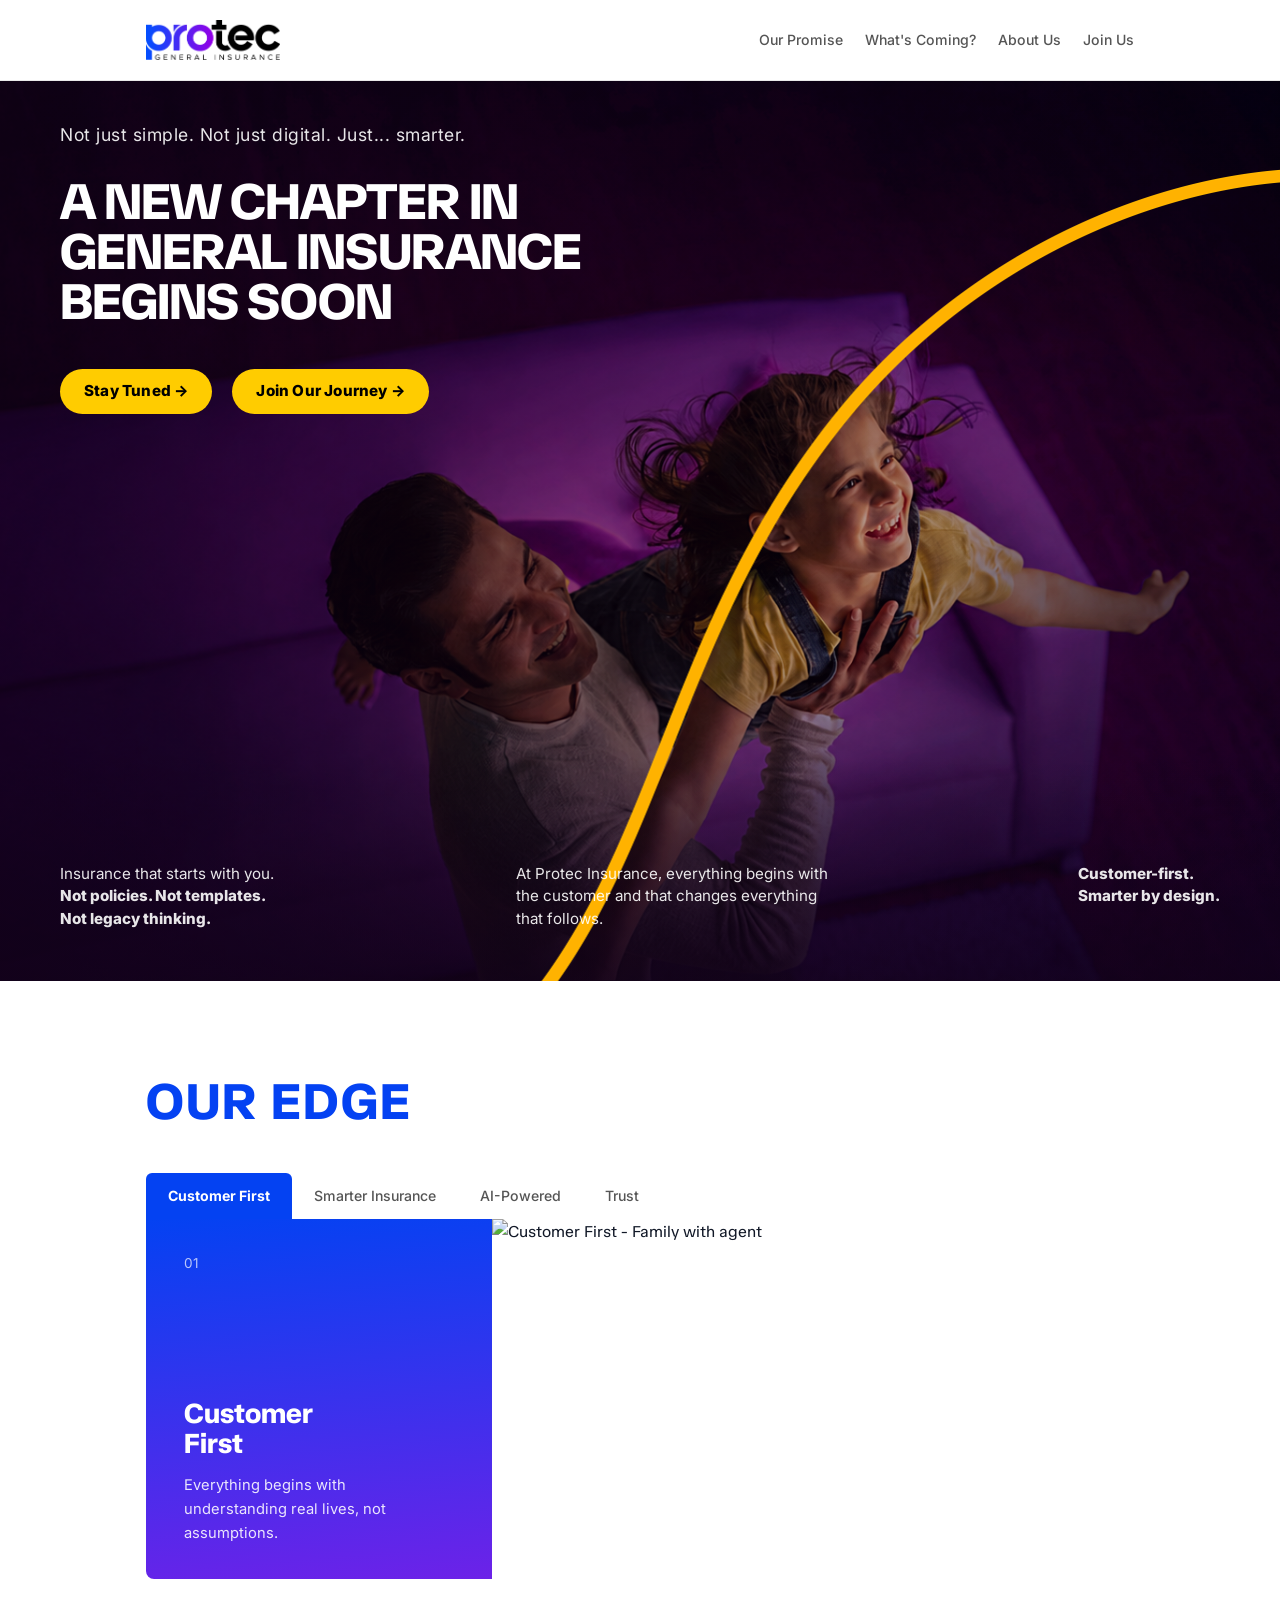
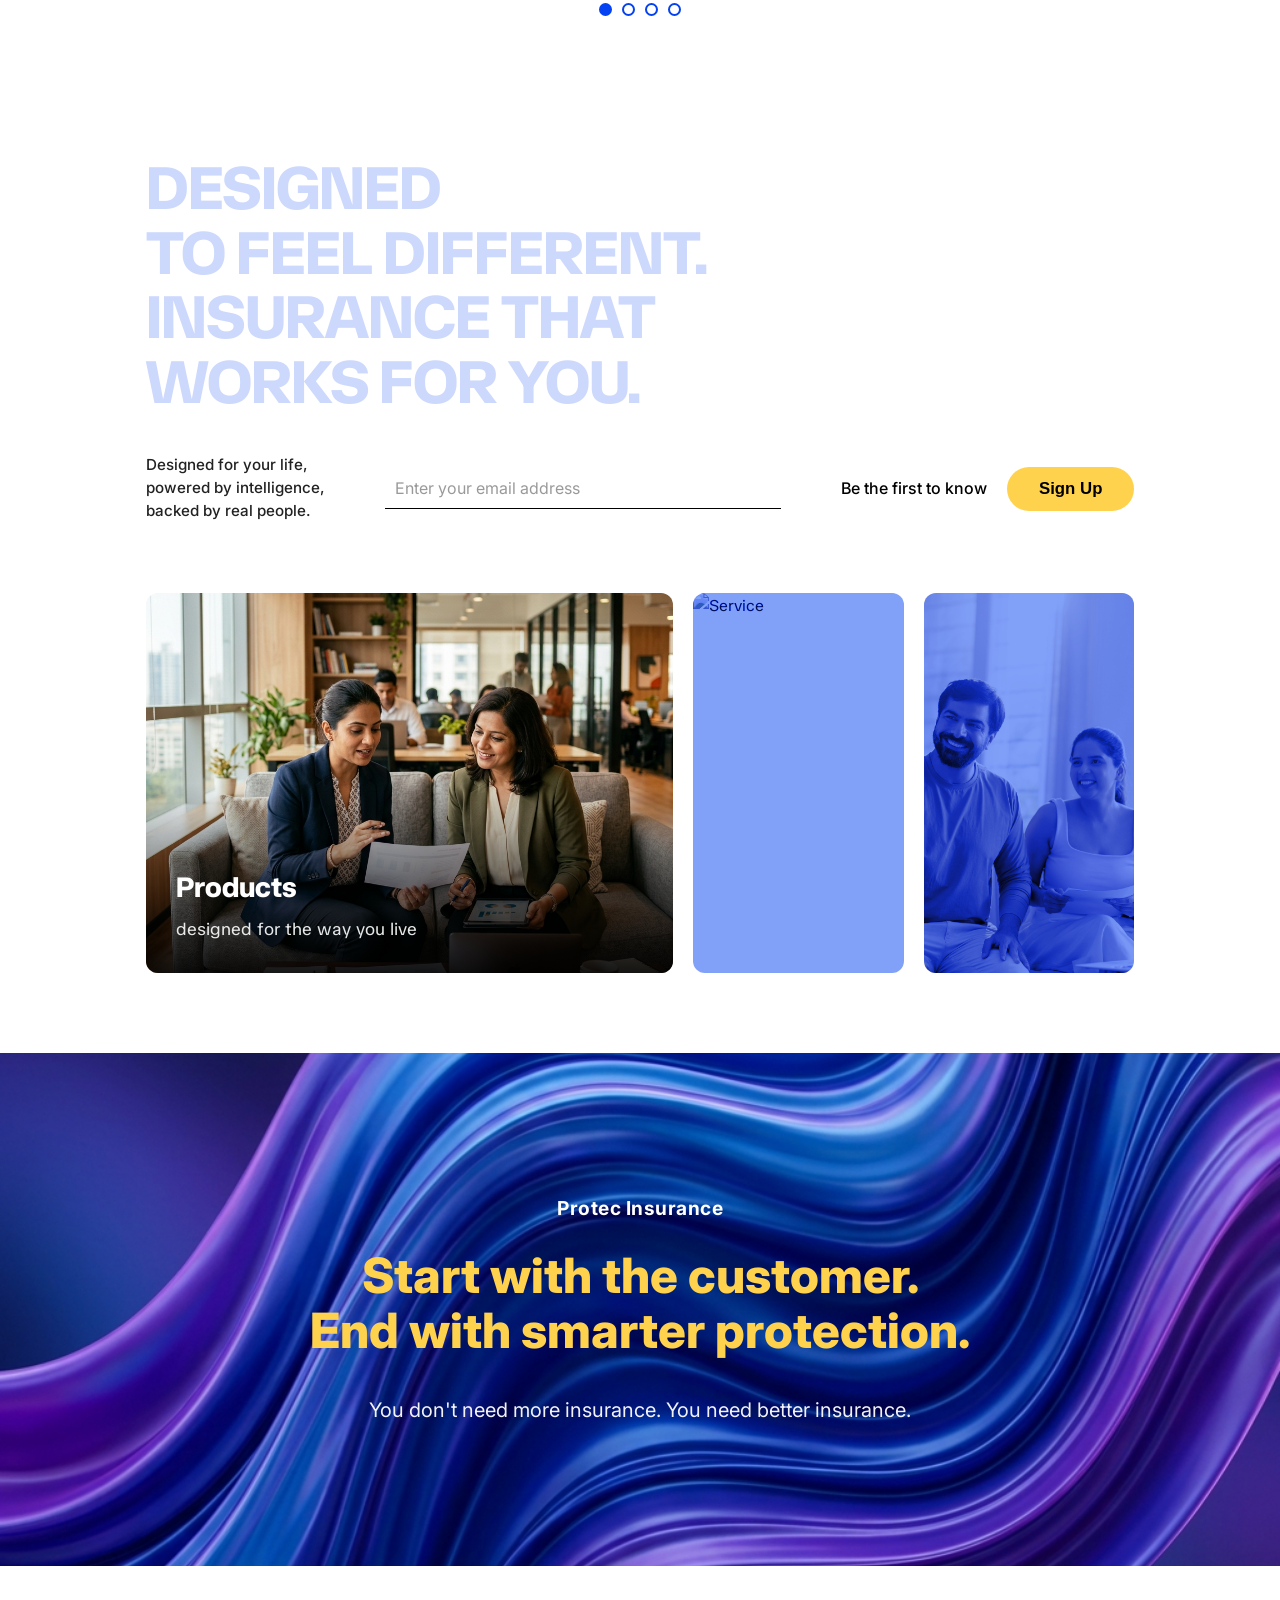
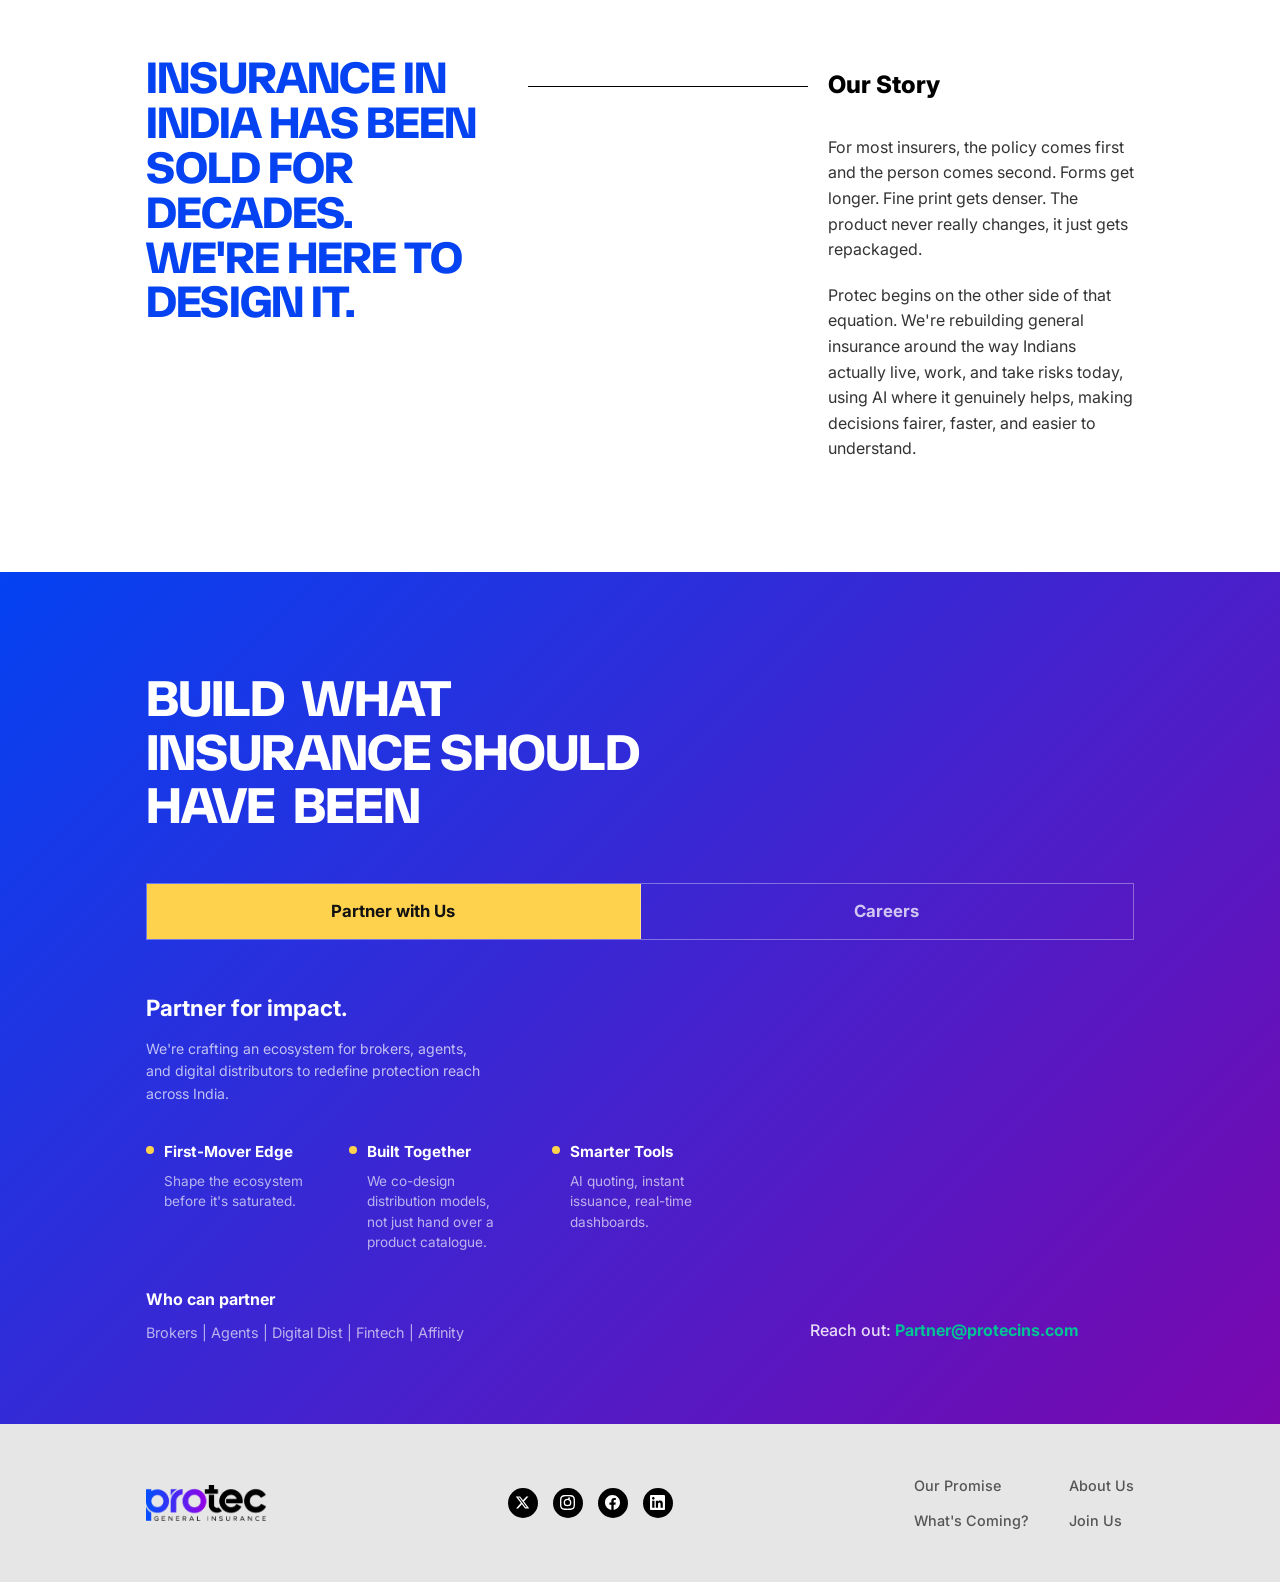
==== index.html @ 2403fe1d "first commit" ====
<!DOCTYPE html>
<html lang="en">

<head>
    <meta charset="UTF-8">
    <meta name="viewport" content="width=device-width, initial-scale=1.0">
    <title>Protec General Insurance</title>
    <meta name="description"
        content="A new chapter in general insurance begins soon. Not just simpler. Not just digital. Just... smarter.">
    <link rel="preconnect" href="https://fonts.googleapis.com">
    <link rel="preconnect" href="https://fonts.gstatic.com" crossorigin>
    <link
        href="https://fonts.googleapis.com/css2?family=TASA+Orbiter:wght@400..800&family=Inter:wght@300;400;600;800&display=swap"
        rel="stylesheet">
    <script src="https://cdnjs.cloudflare.com/ajax/libs/gsap/3.12.2/gsap.min.js"></script>
    <script src="https://cdnjs.cloudflare.com/ajax/libs/gsap/3.12.2/MotionPathPlugin.min.js"></script>
    <script src="https://cdnjs.cloudflare.com/ajax/libs/gsap/3.12.2/ScrollTrigger.min.js"></script>
    <link rel="stylesheet" href="assets/css/style.css">
</head>

<body>
    <!-- Navbar -->
    <nav class="navbar">
        <div class="container nav-container">
            <a href="#" class="logo">
                <img src="assets/images/protec_logo.png" alt="Protec General Insurance" class="logo-img">
            </a>
            <ul class="nav-links">
                <li><a href="#">Our Promise</a></li>
                <li><a href="#">What's Coming?</a></li>
                <li><a href="#">About Us</a></li>
                <li><a href="#">Join Us</a></li>
            </ul>
            <div class="hamburger-menu" id="mobile-menu-btn">
                <svg id="pointsBurger" viewBox="0 0 200 200">
                    <g fill="none" stroke="#333" stroke-width="10" stroke-linecap="round">
                        <line id="line1_6" x1="40" y1="70" x2="160" y2="70" />
                        <line id="line2_6" x1="40" y1="100" x2="160" y2="100" />
                        <line id="line3_6" x1="40" y1="130" x2="160" y2="130" />
                        <circle id="point1_6" cx="100" cy="85" r="5" opacity="0" />
                        <circle id="point2_6" cx="100" cy="115" r="5" opacity="0" />
                    </g>
                </svg>
            </div>
        </div>
    </nav>

    <!-- Hero Section -->
    <section class="hero">
        <div class="hero-bg-overlay"></div>
        <img src="assets/images/hero_banner.png" alt="Father lifting his daughter" class="hero-image">
        <img src="assets/images/protec_brandbook__v2.png" alt="Protec Art" class="hero-art-overlay">

        <div class="hero-content">
            <div class="hero-top-subtitle">
                <p>Not just simple. Not just digital. Just... smarter.</p>
            </div>

            <div class="hero-main">
                <h1 class="hero-title">
                    <span style="display: block;">A NEW CHAPTER IN</span>
                    <span style="display: block;">GENERAL INSURANCE</span>
                    <span style="display: block;">BEGINS SOON</span>
                </h1>
                <div class="hero-buttons">
                    <a href="#" class="btn btn-hero-primary">Stay Tuned &rarr;</a>
                    <a href="#" class="btn btn-hero-secondary">Join Our Journey &rarr;</a>
                </div>
            </div>

            <div class="hero-bottom-features">
                <div class="hero-feature">
                    <p>Insurance that starts with you.<br><strong>Not policies. Not templates.<br>Not legacy
                            thinking.</strong></p>
                </div>
                <div class="hero-feature">
                    <p>At Protec Insurance, everything begins with the customer and that changes everything that
                        follows.</p>
                </div>
                <div class="hero-feature hero-feature-right">
                    <p><strong>Customer-first.<br>Smarter by design.</strong></p>
                </div>
            </div>
        </div>
    </section>

    <!-- Our Edge Section -->
    <section class="our-edge">
        <div class="container">
            <h2 class="our-edge-title">OUR EDGE</h2>

            <!-- Tab Bar -->
            <div class="edge-tabs">
                <div class="edge-tab active" data-target="customer-first">Customer First</div>
                <div class="edge-tab" data-target="smarter-insurance">Smarter Insurance</div>
                <div class="edge-tab" data-target="ai-powered">AI-Powered</div>
                <div class="edge-tab" data-target="trust">Trust</div>
            </div>

            <!-- Tab Panels -->
            <div class="edge-panel active" id="customer-first">
                <div class="edge-panel-left">
                    <span class="edge-number">01</span>
                    <h3 class="edge-panel-title">Customer<br>First</h3>
                    <p class="edge-panel-desc">Everything begins with understanding real lives, not assumptions.</p>
                </div>
                <div class="edge-panel-right">
                    <img src="assets/images/our_edge/customer _first.jpg" alt="Customer First - Family with agent">
                </div>
            </div>

            <div class="edge-panel" id="smarter-insurance">
                <div class="edge-panel-left">
                    <span class="edge-number">02</span>
                    <h3 class="edge-panel-title">Smarter<br>Insurance</h3>
                    <p class="edge-panel-desc">Policies designed around your life, not the other way around.</p>
                </div>
                <div class="edge-panel-right">
                    <img src="assets/images/our_edge/smarter_insurance​.jpg" alt="Smarter Insurance">
                </div>
            </div>

            <div class="edge-panel" id="ai-powered">
                <div class="edge-panel-left">
                    <span class="edge-number">03</span>
                    <h3 class="edge-panel-title">AI-<br>Powered</h3>
                    <p class="edge-panel-desc">Technology that works quietly in the background, always for you.</p>
                </div>
                <div class="edge-panel-right">
                    <img src="assets/images/our_edge/ai_powered.jpg" alt="AI Powered">
                </div>
            </div>

            <div class="edge-panel" id="trust">
                <div class="edge-panel-left">
                    <span class="edge-number">04</span>
                    <h3 class="edge-panel-title">Trust</h3>
                    <p class="edge-panel-desc">Built on transparency, accountability and a promise we keep.</p>
                </div>
                <div class="edge-panel-right">
                    <img src="assets/images/our_edge/trust.jpg" alt="Trust">
                </div>
            </div>

            <!-- Dots -->
            <div class="edge-dots">
                <span class="edge-dot active" data-target="customer-first"></span>
                <span class="edge-dot" data-target="smarter-insurance"></span>
                <span class="edge-dot" data-target="ai-powered"></span>
                <span class="edge-dot" data-target="trust"></span>
            </div>
        </div>
    </section>

    <!-- Designed to Feel Different -->
    <section class="designed-different">
        <div class="container">
            <div class="designed-header">
                <div class="designed-title-row">
                    <h2 class="designed-main-title">
                        <span class="highlight-line">DESIGNED</span><br>
                        <span class="highlight-line">TO FEEL DIFFERENT.</span><br>
                        <span class="highlight-line">INSURANCE THAT</span><br>
                        <span class="highlight-line">WORKS FOR YOU.</span>
                    </h2>
                    <div class="designed-icon-wrapper">
                        <video src="assets/videos/purple_object_rotate.mp4" autoplay loop muted playsinline
                            disablepictureinpicture controlslist="nodownload" oncontextmenu="return false;"
                            class="icon-star"></video>
                    </div>
                </div>

                <div class="designed-bottom-row">
                    <p class="designed-sub">Designed for your life,<br>powered by intelligence,<br>backed by real
                        people.</p>
                    <input type="email" class="designed-line-input" placeholder="Enter your email address">
                    <div class="designed-signup">
                        <span class="signup-text">Be the first to know</span>
                        <button class="signup-btn">Sign Up</button>
                    </div>
                </div>
            </div>

            <div class="product-cards">
                <div class="card active">
                    <img src="assets/images/products_image.png" alt="Products">
                    <div class="blue-tint"></div>
                    <div class="blue-multiply"></div>
                    <div class="card-overlay">
                        <h3>Products</h3>
                        <p>designed for the way you live</p>
                    </div>
                </div>
                <div class="card">
                    <img src="assets/images/our_edge/customer _first.jpg" alt="Service">
                    <div class="blue-tint"></div>
                    <div class="blue-multiply"></div>
                    <div class="card-overlay">
                        <h3>Service</h3>
                        <p>handled with care, not call scripts</p>
                    </div>
                </div>
                <div class="card">
                    <img src="assets/images/our_edge/trust.jpg" alt="Claims">
                    <div class="blue-tint"></div>
                    <div class="blue-multiply"></div>
                    <div class="card-overlay">
                        <h3>Claims</h3>
                        <p>that moves at the speed of now</p>
                    </div>
                </div>
            </div>
        </div>
    </section>

    <!-- Start with Customer -->
    <section class="start-customer">
        <img src="assets/images/wavy_bg.png" alt="Abstract wavy background" class="wavy-bg">
        <video src="assets/videos/protec_insurance.mp4" autoplay loop muted playsinline disablepictureinpicture
            controlslist="nodownload" oncontextmenu="return false;" class="wavy-bg"></video>
        <div class="container start-content">
            <p class="small-title">Protec Insurance</p>
            <h2>Start with the customer.<br>End with smarter protection.</h2>
            <p class="start-desc">You don't need more insurance. You need better insurance.</p>
        </div>
    </section>

    <!-- Insurance in India -->
    <section class="insurance-india">
        <div class="container insurance-india-container">
            <div class="insurance-india-left">
                <h2 class="section-title text-blue">INSURANCE IN INDIA HAS BEEN SOLD FOR DECADES.<br>WE'RE HERE TO
                    DESIGN IT.</h2>
            </div>
            <div class="insurance-india-middle">
                <video src="assets/videos/purple_abstract_swirl.mp4" autoplay loop muted playsinline
                    disablepictureinpicture controlslist="nodownload" oncontextmenu="return false;"
                    class="floating-icon icon-swirl"></video>
            </div>
            <div class="insurance-india-right">
                <h3>Our Story</h3>
                <p>For most insurers, the policy comes first and the person comes second. Forms get longer. Fine print
                    gets denser. The product never really changes, it just gets repackaged.</p>
                <p>Protec begins on the other side of that equation. We're rebuilding general insurance around the way
                    Indians actually live, work, and take risks today, using AI where it genuinely helps, making
                    decisions fairer, faster, and easier to understand.</p>
            </div>
        </div>
    </section>

    <!-- Build What Insurance -->
    <section class="build-insurance">
        <div class="container">
            <h2 class="build-main-title">BUILD&nbsp; WHAT<br>INSURANCE SHOULD<br>HAVE&nbsp; BEEN</h2>

            <div class="build-tabs">
                <div class="build-tab active" data-tab="partner">Partner with Us</div>
                <div class="build-tab" data-tab="careers">Careers</div>
            </div>

            <!-- Partner with Us Panel -->
            <div class="build-content build-panel active" id="panel-partner">
                <div class="partner-left">
                    <h3>Partner for impact.</h3>
                    <p class="partner-subtext">We're crafting an ecosystem for brokers, agents, and digital distributors
                        to redefine protection reach across India.</p>

                    <div class="partner-features">
                        <div class="p-feature">
                            <span class="bullet"></span>
                            <div>
                                <h4>First-Mover Edge</h4>
                                <p>Shape the ecosystem before it's saturated.</p>
                            </div>
                        </div>
                        <div class="p-feature">
                            <span class="bullet"></span>
                            <div>
                                <h4>Built Together</h4>
                                <p>We co-design distribution models, not just hand over a product catalogue.</p>
                            </div>
                        </div>
                        <div class="p-feature">
                            <span class="bullet"></span>
                            <div>
                                <h4>Smarter Tools</h4>
                                <p>AI quoting, instant issuance, real-time dashboards.</p>
                            </div>
                        </div>
                    </div>

                    <div class="who-can-partner">
                        <h4>Who can partner</h4>
                        <p>Brokers | Agents | Digital Dist | Fintech | Affinity</p>
                    </div>
                </div>

                <div class="partner-right">
                    <video src="assets/videos/build_what.mp4" autoplay loop muted playsinline disablepictureinpicture
                        controlslist="nodownload" oncontextmenu="return false;" class="floating-icon icon-pill"></video>
                    <p class="email-contact">Reach out: <a href="mailto:Partner@protecins.com">Partner@protecins.com</a>
                    </p>
                </div>
            </div>

            <!-- Careers Panel -->
            <div class="build-content build-panel" id="panel-careers">
                <div class="partner-left">
                    <h3 class="careers-title">Work on what actually matters.</h3>
                    <p class="partner-subtext">If you're curious, driven, and ready to challenge how things have always
                        been done — you'll feel at home here.</p>

                    <div class="partner-features careers-features">
                        <div class="p-feature">
                            <span class="bullet"></span>
                            <div>
                                <h4>Day-one ownership</h4>
                                <p>Real problems, real decisions, from your first week.</p>
                            </div>
                        </div>
                        <div class="p-feature">
                            <span class="bullet"></span>
                            <div>
                                <h4>Build, don't inherit</h4>
                                <p>Processes and culture are being written for the first time, by you.</p>
                            </div>
                        </div>
                        <div class="p-feature">
                            <span class="bullet"></span>
                            <div>
                                <h4>Grow with the company</h4>
                                <p>Early joiners shape direction. Your roles will outlast any job description.</p>
                            </div>
                        </div>
                        <div class="p-feature">
                            <span class="bullet"></span>
                            <div>
                                <h4>Intelligence over hierarchy</h4>
                                <p>The best idea wins, regardless of title.</p>
                            </div>
                        </div>
                    </div>
                </div>

                <div class="partner-right">
                    <video src="assets/videos/careers_vid.mp4" autoplay loop muted playsinline disablepictureinpicture
                        controlslist="nodownload" oncontextmenu="return false;"
                        class="floating-icon icon-careers"></video>
                    <p class="email-contact">Email: <a href="mailto:careers@protecins.com">careers@protecins.com</a></p>
                </div>
            </div>
        </div>
    </section>

    <!-- Footer -->
    <footer class="footer">
        <div class="container footer-container">
            <div class="footer-left">
                <a href="#" class="logo">
                    <img src="assets/images/protec_logo.png" alt="Protec General Insurance" class="logo-img">
                </a>
            </div>

            <div class="footer-middle">
                <div class="social-icons">
                    <a href="#" class="social-icon">
                        <svg viewBox="0 0 24 24" fill="currentColor">
                            <path
                                d="M18.244 2.25h3.308l-7.227 8.26 8.502 11.24H16.17l-5.214-6.817L4.99 21.75H1.68l7.73-8.835L1.254 2.25H8.08l4.713 6.231zm-1.161 17.52h1.833L7.084 4.126H5.117z" />
                        </svg>
                    </a>
                    <a href="#" class="social-icon">
                        <svg viewBox="0 0 24 24" fill="currentColor">
                            <path
                                d="M12 2.163c3.204 0 3.584.012 4.85.07 3.252.148 4.771 1.691 4.919 4.919.058 1.265.069 1.645.069 4.849 0 3.205-.012 3.584-.069 4.849-.149 3.225-1.664 4.771-4.919 4.919-1.266.058-1.644.07-4.85.07-3.204 0-3.584-.012-4.849-.07-3.26-.149-4.771-1.699-4.919-4.92-.058-1.265-.07-1.644-.07-4.849 0-3.204.013-3.583.07-4.849.149-3.227 1.664-4.771 4.919-4.919 1.266-.057 1.645-.069 4.849-.069zM12 0C8.741 0 8.333.014 7.053.072 2.695.272.273 2.69.073 7.052.014 8.333 0 8.741 0 12c0 3.259.014 3.668.072 4.948.2 4.358 2.618 6.78 6.98 6.98C8.333 23.986 8.741 24 12 24c3.259 0 3.668-.014 4.948-.072 4.354-.2 6.782-2.618 6.979-6.98.059-1.28.073-1.689.073-4.948 0-3.259-.014-3.667-.072-4.947-.196-4.354-2.617-6.78-6.979-6.98C15.668.014 15.259 0 12 0zm0 5.838a6.162 6.162 0 100 12.324 6.162 6.162 0 000-12.324zM12 16a4 4 0 110-8 4 4 0 010 8zm3.98-10.869a1.44 1.44 0 11-2.88 0 1.44 1.44 0 012.88 0z" />
                        </svg>
                    </a>
                    <a href="#" class="social-icon">
                        <svg viewBox="0 0 24 24" fill="currentColor">
                            <path
                                d="M24 12.073c0-6.627-5.373-12-12-12s-12 5.373-12 12c0 5.99 4.388 10.954 10.125 11.854v-8.385H7.078v-3.469h3.047V9.43c0-3.007 1.792-4.669 4.533-4.669 1.312 0 2.686.235 2.686.235v2.953H15.83c-1.491 0-1.956.925-1.956 1.874v2.25h3.328l-.532 3.469h-2.796v8.385C19.612 23.027 24 18.062 24 12.073z" />
                        </svg>
                    </a>
                    <a href="#" class="social-icon">
                        <svg viewBox="0 0 24 24" fill="currentColor">
                            <path
                                d="M20.447 20.452h-3.554v-5.569c0-1.328-.027-3.037-1.852-3.037-1.853 0-2.136 1.445-2.136 2.939v5.667H9.351V9h3.414v1.561h.046c.477-.9 1.637-1.85 3.37-1.85 3.601 0 4.267 2.37 4.267 5.455v6.286zM5.337 7.433c-1.144 0-2.063-.926-2.063-2.065 0-1.138.92-2.063 2.063-2.063 1.14 0 2.064.925 2.064 2.063 0 1.139-.925 2.065-2.064 2.065zm1.782 13.019H3.555V9h3.564v11.452zM22.225 0H1.771C.792 0 0 .774 0 1.729v20.542C0 23.227.792 24 1.771 24h20.451C23.2 24 24 23.227 24 22.271V1.729C24 .774 23.2 0 22.222 0h.003z" />
                        </svg>
                    </a>
                </div>
            </div>

            <div class="footer-right">
                <div class="footer-links-grid">
                    <div class="footer-column">
                        <a href="#" class="footer-link">Our Promise</a>
                        <a href="#" class="footer-link">What's Coming?</a>
                    </div>
                    <div class="footer-column">
                        <a href="#" class="footer-link">About Us</a>
                        <a href="#" class="footer-link">Join Us</a>
                    </div>
                </div>
            </div>
        </div>
    </footer>
    <script src="https://unpkg.com/lenis@1.1.13/dist/lenis.min.js"></script>
    <script src="assets/js/script.js"></script>
</body>

</html>
---- assets/css/style.css ----
:root {
    --primary-blue: #0442F2;
    --primary-purple: #6D28D9;
    --hero-bg: #160028;
    --accent-yellow: #F5C518;
    --accent-orange: #F59E0B;
    --text-dark: #111827;
    --text-light: #F3F4F6;
    --bg-light: #F9FAFB;
    --font-main: 'TASA Orbiter', 'Inter', sans-serif;
}

* {
    margin: 0;
    padding: 0;
    box-sizing: border-box;
}

body {
    font-family: var(--font-main);
    color: var(--text-dark);
    line-height: 1.6;
    background-color: var(--bg-light);
}

/* ── Custom Scrollbar ─────────────────────────── */
::-webkit-scrollbar {
    width: 5px;
}

::-webkit-scrollbar-track {
    background: transparent;
}

::-webkit-scrollbar-thumb {
    background: rgba(0, 0, 0, 0.25);
    border-radius: 10px;
    transition: background 0.3s ease;
}

::-webkit-scrollbar-thumb:hover {
    background: rgba(4, 66, 242, 0.7);
}

* {
    scrollbar-width: thin;
    scrollbar-color: rgba(0, 0, 0, 0.25) transparent;
}

.container {
    max-width: 1200px;
    margin: 0 auto;
    padding: 0 clamp(16px, 2vw, 40px);
}

/* Utilities */
.text-blue {
    color: #0442F2;
}

.text-white {
    color: #fff;
}

.text-black {
    color: #000;
}

.btn {
    display: inline-block;
    padding: 10px 24px;
    border-radius: 30px;
    font-weight: 600;
    text-decoration: none;
    font-size: 0.9rem;
    cursor: pointer;
    border: none;
    transition: all 0.3s ease;
}

.btn-primary {
    background-color: var(--accent-yellow);
    color: var(--text-dark);
}

.btn-secondary {
    background-color: transparent;
    color: var(--accent-yellow);
    border: 2px solid var(--accent-yellow);
}

.section-title {
    font-size: 3rem;
    font-weight: 800;
    line-height: 1.1;
    margin-bottom: 2rem;
    text-transform: uppercase;
}

/* Navbar */
.navbar {
    background: #fff;
    padding: 20px 0;
    border-bottom: 1px solid #eaeaea;
    position: relative;
    z-index: 200;
}

.nav-container {
    display: flex;
    justify-content: space-between;
    align-items: center;
}

.logo {
    display: flex;
    align-items: center;
    text-decoration: none;
}

.logo-img {
    height: 45px;
    width: auto;
    object-fit: contain;
}

.hamburger-menu {
    display: none;
    width: 45px;
    height: 45px;
    cursor: pointer;
    z-index: 1000;
    position: relative;
}

.hamburger-menu svg {
    width: 100%;
    height: 100%;
    display: block;
    transition: transform 0.3s ease;
}

/* When menu is open — fix position so it floats above the overlay */
.hamburger-menu.active {
    position: fixed;
    top: 20px;
    right: 20px;
}

/* Stroke turns white on dark overlay */
.hamburger-menu.active svg g {
    stroke: #fff;
}

.nav-links {
    list-style: none;
    display: flex;
    gap: 30px;
}

.nav-links a {
    font-family: 'Inter', sans-serif;
    text-decoration: none;
    color: #555;
    font-weight: 500;
    font-size: 0.95rem;
    transition: all 0.2s ease;
}

.nav-links a:hover {
    color: #000;
    -webkit-text-stroke: 0.6px #000;
}

/* ============================================
   HERO SECTION
   ============================================ */
.hero {
    position: relative;
    min-height: 100vh;
    background-color: #12021a;
    color: white;
    overflow: hidden;
    display: flex;
    flex-direction: column;
}

/* The photo — bleeds from center */
.hero-image {
    position: absolute;
    bottom: 0;
    left: 0;
    width: 100vw;
    height: 100vh;
    object-fit: cover;
    object-position: center;
    z-index: 1;
    opacity: 0.9;
}

/* Yellow art line animation */
.hero-art-overlay {
    position: absolute;
    top: 5vh;
    right: -5vw;
    height: 125vh;
    width: auto;
    max-width: none;
    z-index: 3;
    pointer-events: none;
    will-change: clip-path;
    clip-path: inset(0 0 100% 100%);
    /* Initially hidden */
    /* Reduced drop-shadows to improve animation performance and remove stuttering */
    filter: drop-shadow(1px 1px 0 #FFB800) drop-shadow(-1px -1px 0 #FFB800);
}

.hero-art-overlay.loaded {
    animation: drawArt 4s cubic-bezier(0.21, 0.85, 0.35, 1) forwards;
}

@keyframes drawArt {
    0% {
        clip-path: inset(0 0 100% 100%);
    }

    100% {
        clip-path: inset(0 0 0 0);
    }
}

/* Dark gradient overlay fading left-to-right */
.hero-bg-overlay {
    position: absolute;
    top: 0;
    left: 0;
    width: 100%;
    height: 100%;
    background: linear-gradient(to right, rgba(18, 2, 26, 0.5) 0%, rgba(18, 2, 26, 0.3) 50%, rgba(18, 2, 26, 0.1) 100%),
        linear-gradient(to top, rgba(18, 2, 26, 0.7) 0%, transparent 25%);
    z-index: 2;
}

/* Content wrapper */
.hero-content {
    position: relative;
    z-index: 4;
    width: 100%;
    max-width: 1200px;
    margin: 0 auto;
    padding: 0 20px;
    display: flex;
    flex-direction: column;
    min-height: 100vh;
}

/* Subtitle at the very top */
.hero-top-subtitle {
    padding-top: 40px;
    margin-bottom: 20px;
}

.hero-top-subtitle p {
    font-family: 'Inter', sans-serif;
    font-size: 1.4rem;
    font-weight: 400;
    opacity: 0.9;
    letter-spacing: 0.5px;
}

/* Main text block */
.hero-main {
    flex: 1;
    display: flex;
    flex-direction: column;
    justify-content: flex-start;
    max-width: 1000px;
    padding-top: 10px;
}

.hero-title {
    font-family: 'TASA Orbiter', 'Inter', sans-serif;
    font-size: clamp(2rem, 5vw, 4.8rem);
    /* Reduced font size */
    font-weight: 800;
    line-height: 0.88;
    margin-bottom: 40px;
    letter-spacing: -1px;
    text-transform: uppercase;
    color: #fff;
}

.hero-title span {
    display: block;
    padding-bottom: 5px;
    /* Slight adjustment to prevent clipping if any */
}

/* Yellow pill buttons */
.hero-buttons {
    display: flex;
    gap: 20px;
    flex-wrap: wrap;
}

.btn-hero-primary,
.btn-hero-secondary {
    display: inline-block;
    background-color: #ffcc00;
    color: #000;
    border: none;
    padding: 10px 24px;
    /* Reduced padding */
    border-radius: 50px;
    font-family: 'Inter', sans-serif;
    font-weight: 800;
    font-size: 0.95rem;
    /* Reduced font size */
    cursor: pointer;
    text-decoration: none;
    letter-spacing: 0.2px;
    transition: background 0.25s ease, transform 0.2s ease;
}

.btn-hero-primary:hover,
.btn-hero-secondary:hover {
    background-color: #e6b800;
    transform: translateY(-2px);
}

/* 3-column text strip at the bottom */
.hero-bottom-features {
    display: flex;
    justify-content: space-between;
    align-items: flex-start;
    gap: 40px;
    padding-bottom: 60px;
    margin-top: auto;
    font-family: 'Inter', sans-serif;
    font-size: 1.1rem;
    line-height: 1.5;
    opacity: 0.9;
}

.hero-feature {
    max-width: 320px;
}

.hero-feature p {
    margin: 0;
}

.hero-feature strong {
    font-weight: 800;
}

.hero-feature-right {
    text-align: left;
}

/* ============================================
   OUR EDGE SECTION
   ============================================ */
.our-edge {
    padding: 80px 0 60px;
    background: #fff;
}

.our-edge-title {
    font-family: 'TASA Orbiter', 'Inter', sans-serif;
    font-size: clamp(2.8rem, 5vw, 4.5rem);
    font-weight: 800;
    color: #0442F2;
    letter-spacing: 2px;
    margin-bottom: 30px;
    text-transform: uppercase;
}

/* Tab Bar */
.edge-tabs {
    display: flex;
    align-items: flex-end;
    border-bottom: none;
    margin-bottom: 0;
    gap: 0;
}

.edge-tab {
    padding: 13px 30px;
    font-family: 'Inter', sans-serif;
    font-size: 0.95rem;
    font-weight: 500;
    color: #555;
    cursor: pointer;
    background: transparent;
    border: none;
    transition: color 0.2s ease;
    white-space: nowrap;
    user-select: none;
}

.edge-tab.active {
    background-color: #0442F2;
    color: #fff;
    font-weight: 700;
    border-radius: 6px 6px 0 0;
}

.edge-tab:not(.active):hover {
    color: #0442F2;
}

/* Panel — seamlessly connected below active tab */
.edge-panel {
    display: none;
    overflow: hidden;
    height: 420px;
    /* Increased height slightly more */
    border-radius: 0 8px 8px 8px;
}

.edge-panel.active {
    display: flex;
}

/* Left gradient side */
.edge-panel-left {
    width: 35%;
    min-width: 260px;
    background: linear-gradient(175deg, #0442F2 0%, #6C22E8 100%);
    padding: 34px 38px 34px 38px;
    /* Adjusted padding for 330px height */
    display: flex;
    flex-direction: column;
    color: #fff;
    position: relative;
    flex-shrink: 0;
}

.edge-number {
    font-family: 'Inter', sans-serif;
    font-size: 0.85rem;
    font-weight: 400;
    opacity: 0.7;
    letter-spacing: 0.5px;
    display: block;
    margin-bottom: auto;
}

.edge-panel-title {
    font-family: 'TASA Orbiter', 'Inter', sans-serif;
    font-size: clamp(1.8rem, 3vw, 2.5rem);
    /* Increased title size to fit 330px height */
    font-weight: 800;
    line-height: 1.05;
    margin-top: 22px;
    margin-bottom: 14px;
    color: #fff;
}

.edge-panel-desc {
    font-family: 'Inter', sans-serif;
    font-size: 0.92rem;
    font-weight: 400;
    line-height: 1.65;
    color: rgba(255, 255, 255, 0.88);
    max-width: 230px;
}

/* Right photo side */
.edge-panel-right {
    flex: 1;
    overflow: hidden;
    height: 100%;
}

.edge-panel-right img {
    width: 100%;
    height: 100%;
    object-fit: cover;
    object-position: center;
    /* Centered image */
    display: block;
}

/* Dots */
.edge-dots {
    display: flex;
    justify-content: center;
    gap: 10px;
    margin-top: 24px;
}

.edge-dot {
    width: 13px;
    height: 13px;
    border-radius: 50%;
    border: 2px solid #0442F2;
    background: transparent;
    cursor: pointer;
    transition: background 0.2s ease;
    display: inline-block;
}

.edge-dot.active {
    background: #0442F2;
}

/* Designed to Feel Different */
.designed-different {
    padding: 80px 0;
    background: #fff;
}

.designed-header {
    margin-bottom: 70px;
}

/* Top Row */
.designed-title-row {
    display: flex;
    justify-content: space-between;
    align-items: flex-start;
    margin-bottom: 40px;
}

.designed-main-title {
    font-family: 'TASA Orbiter', 'Inter', sans-serif;
    font-size: clamp(3rem, 6vw, 5.5rem);
    font-weight: 800;
    line-height: 1.05;
    color: #0442F2;
    /* Updated global blue */
    margin: 0;
    letter-spacing: -1px;
}

.highlight-line {
    opacity: 0.2;
    transition: opacity 0.1s ease-out;
}

.designed-icon-wrapper {
    flex-shrink: 0;
    margin-top: 20px;
    margin-right: 40px;
}

.icon-star {
    width: 250px;
    aspect-ratio: 1 / 1;
    object-fit: cover;
    mix-blend-mode: multiply;
    filter: contrast(1.3) brightness(1.1);
}

/* Bottom Row */
.designed-bottom-row {
    display: flex;
    align-items: center;
    justify-content: space-between;
    gap: 30px;
}

.designed-sub {
    font-family: 'Inter', sans-serif;
    font-size: 1.05rem;
    font-weight: 500;
    line-height: 1.5;
    color: #222;
    margin: 0;
    flex-shrink: 0;
}

.designed-line-input {
    flex-grow: 1;
    height: 40px;
    border: none;
    border-bottom: 1px solid #000;
    background: transparent;
    margin: 0 30px;
    outline: none;
    font-family: 'Inter', sans-serif;
    font-size: 1rem;
    padding: 0 10px;
    color: #000;
}

.designed-line-input::placeholder {
    color: rgba(0, 0, 0, 0.4);
}

.designed-signup {
    display: flex;
    align-items: center;
    gap: 20px;
    flex-shrink: 0;
}

.signup-text {
    font-family: 'Inter', sans-serif;
    font-size: 1rem;
    font-weight: 500;
    color: #000;
}

.signup-btn {
    background-color: #FFD24D;
    color: #000;
    font-weight: 700;
    font-size: 1.05rem;
    padding: 12px 32px;
    border-radius: 30px;
    border: none;
    cursor: pointer;
    transition: transform 0.2s ease, background-color 0.2s ease;
}

.signup-btn:hover {
    transform: translateY(-2px);
    background-color: #e6b800;
}

.product-cards {
    display: flex;
    gap: 20px;
    height: 450px;
}

.card {
    flex: 1;
    border-radius: 12px;
    overflow: hidden;
    position: relative;
    cursor: pointer;
    transition: flex 0.5s cubic-bezier(0.25, 1, 0.5, 1);
}

.card img {
    width: 100%;
    height: 100%;
    object-fit: cover;
    display: block;
}

.card .blue-tint {
    position: absolute;
    top: 0;
    left: 0;
    width: 100%;
    height: 100%;
    background-color: rgba(4, 66, 242, 0.7);
    /* #0442F2 with opacity */
    mix-blend-mode: color;
    z-index: 1;
    transition: opacity 0.5s ease;
}

.card .blue-multiply {
    position: absolute;
    top: 0;
    left: 0;
    width: 100%;
    height: 100%;
    background-color: rgba(4, 66, 242, 0.5);
    /* #0442F2 with opacity */
    mix-blend-mode: multiply;
    z-index: 2;
    transition: opacity 0.5s ease;
}

.card-overlay {
    position: absolute;
    bottom: 0;
    left: 0;
    padding: 30px;
    color: white;
    background: linear-gradient(to top, rgba(0, 0, 0, 0.9) 0%, transparent 100%);
    width: 100%;
    height: 50%;
    z-index: 3;
    opacity: 0;
    transition: opacity 0.5s ease;
    display: flex;
    flex-direction: column;
    justify-content: flex-end;
}

.card-overlay h3 {
    font-size: 2.2rem;
    margin-bottom: 5px;
    font-weight: 800;
}

.card-overlay p {
    font-size: 1.1rem;
    margin: 0;
    opacity: 0.9;
}

.card.active {
    flex: 2.5;
}

.card.active .blue-tint,
.card.active .blue-multiply {
    opacity: 0;
}

.card.active .card-overlay {
    opacity: 1;
}

/* Start with Customer */
.start-customer {
    position: relative;
    padding: 140px 0;
    text-align: center;
    color: white;
    overflow: hidden;
    display: flex;
    align-items: center;
    justify-content: center;
}

.wavy-bg {
    position: absolute;
    top: 0;
    left: 0;
    width: 100%;
    height: 100%;
    object-fit: cover;
    z-index: 1;
}

.start-content {
    position: relative;
    z-index: 2;
    width: 100%;
    padding: 0 20px;
}

.start-content .small-title {
    font-family: 'Inter', sans-serif;
    font-size: 1.2rem;
    font-weight: 700;
    color: #fff;
    margin-bottom: 24px;
    letter-spacing: 0.5px;
}

.start-content h2 {
    font-family: 'Inter', sans-serif;
    font-size: clamp(2rem, 5vw, 4.2rem);
    font-weight: 800;
    line-height: 1.15;
    margin: 0 0 35px 0;
    color: #FFD24D;
    white-space: nowrap;
}

.start-content .start-desc {
    font-family: 'Inter', sans-serif;
    font-size: 1.25rem;
    font-weight: 400;
    color: rgba(255, 255, 255, 0.95);
    margin: 0;
}

/* Insurance in India */
.insurance-india {
    padding: 120px 0;
    background: #fff;
}

.insurance-india-container {
    display: flex;
    align-items: flex-start;
    justify-content: space-between;
    gap: 20px;
}

.insurance-india-left {
    flex: 1.3;
}

.insurance-india-left .section-title {
    font-family: 'TASA Orbiter', 'Inter', sans-serif;
    font-size: clamp(2.5rem, 4.5vw, 4.2rem);
    font-weight: 800;
    line-height: 1;
    color: #0442F2;
    margin: 0;
    letter-spacing: -1px;
}

.insurance-india-middle {
    flex: 0.8;
    display: flex;
    justify-content: center;
    align-items: center;
    padding-top: 100px;
}

.icon-swirl {
    width: 350px;
    height: auto;
    mix-blend-mode: multiply;
    filter: contrast(1.3) brightness(1.1);
}

.insurance-india-right {
    flex: 1;
    padding-top: 10px;
}

.insurance-india-right h3 {
    font-family: 'Inter', sans-serif;
    font-size: 1.5rem;
    font-weight: 800;
    margin-bottom: 30px;
    position: relative;
    display: flex;
    align-items: center;
    white-space: nowrap;
    color: #000;
}

.insurance-india-right h3::before {
    content: '';
    position: absolute;
    right: calc(100% + 20px);
    top: 50%;
    width: 280px;
    height: 1px;
    background-color: #000;
}

.insurance-india-right p {
    font-family: 'Inter', sans-serif;
    font-size: 1rem;
    line-height: 1.6;
    color: #333;
    margin-bottom: 20px;
}

/* Build What Insurance */
.build-insurance {
    background: linear-gradient(135deg, #0442F2 0%, #7A07AE 100%);
    padding: 100px 0 80px;
    color: white;
}

.build-main-title {
    font-family: 'TASA Orbiter', 'Inter', sans-serif;
    font-size: clamp(2.8rem, 5vw, 5rem);
    font-weight: 800;
    line-height: 1.05;
    color: #fff;
    letter-spacing: -1px;
    margin-bottom: 50px;
}

.build-tabs {
    display: flex;
    border: 1.5px solid rgba(255, 255, 255, 0.35);
    margin-bottom: 50px;
    width: 100%;
    overflow: hidden;
}

.build-tab {
    flex: 1;
    padding: 14px 60px;
    cursor: pointer;
    font-family: 'Inter', sans-serif;
    font-weight: 700;
    font-size: 1.05rem;
    color: rgba(255, 255, 255, 0.75);
    transition: all 0.2s ease;
    border-right: 1.5px solid rgba(255, 255, 255, 0.35);
    white-space: nowrap;
    text-align: center;
}

.build-tab:last-child {
    border-right: none;
}

.build-tab.active {
    background-color: #FFD24D;
    color: #111;
}

.build-tab:not(.active):hover {
    color: #fff;
}

.build-panel {
    display: none;
}

.build-panel.active {
    display: flex;
    justify-content: space-between;
    align-items: stretch;
    gap: 40px;
}

/* careers 2x2 grid */
.careers-features {
    display: grid !important;
    grid-template-columns: 1fr 1fr;
    gap: 30px 50px;
}

.careers-title {
    font-size: 2rem !important;
    font-weight: 700;
    line-height: 1.2;
}

.icon-careers {
    width: 340px;
    height: auto;
    object-fit: contain;
    mix-blend-mode: screen;
    filter: sepia(1) hue-rotate(250deg) saturate(5) brightness(1.1);
    transform: translateY(30px);
}

.partner-left {
    flex: 1.2;
}

.partner-left h3 {
    font-family: 'Inter', sans-serif;
    font-size: 1.7rem;
    font-weight: 700;
    margin-bottom: 12px;
    color: #fff;
}

.partner-subtext {
    font-family: 'Inter', sans-serif;
    font-size: 0.92rem;
    color: rgba(255, 255, 255, 0.7);
    line-height: 1.6;
    margin-bottom: 0;
    max-width: 340px;
}

.partner-features {
    display: flex;
    gap: 40px;
    margin: 35px 0;
}

.p-feature {
    display: flex;
    gap: 10px;
    align-items: flex-start;
    flex: 1;
}

.p-feature .bullet {
    width: 8px;
    height: 8px;
    min-width: 8px;
    background-color: #FFD24D;
    border-radius: 50%;
    margin-top: 6px;
}

.p-feature h4 {
    font-family: 'Inter', sans-serif;
    font-size: 0.95rem;
    font-weight: 700;
    color: #fff;
    margin-bottom: 6px;
}

.p-feature p {
    font-family: 'Inter', sans-serif;
    font-size: 0.85rem;
    color: rgba(255, 255, 255, 0.65);
    line-height: 1.5;
    margin: 0;
}

.who-can-partner h4 {
    font-family: 'Inter', sans-serif;
    font-size: 1rem;
    font-weight: 700;
    color: #fff;
    margin-bottom: 8px;
}

.who-can-partner p {
    font-family: 'Inter', sans-serif;
    font-size: 0.9rem;
    color: rgba(255, 255, 255, 0.65);
}

.partner-right {
    flex: 0.8;
    display: flex;
    flex-direction: column;
    align-items: center;
    justify-content: space-between;
    padding-top: 20px;
}

.icon-pill {
    width: 340px;
    height: auto;
    object-fit: contain;
    mix-blend-mode: screen;
    filter: sepia(1) hue-rotate(250deg) saturate(5) brightness(1.1);
    transform: translateY(30px);
}

.email-contact {
    font-family: 'Inter', sans-serif;
    font-size: 1rem;
    color: rgba(255, 255, 255, 0.85);
    font-weight: 500;
}

.email-contact a {
    color: #00C493;
    text-decoration: none;
    font-weight: 700;
}

/* Footer */
.footer {
    background: #e6e6e6;
    padding: 50px 0;
}

.footer-container {
    display: flex;
    justify-content: space-between;
    align-items: center;
}

.footer-left .logo-img {
    height: 36px;
}

.social-icons {
    display: flex;
    gap: 15px;
}

.social-icon {
    width: 30px;
    height: 30px;
    border-radius: 50%;
    background: #000;
    color: #fff;
    display: flex;
    align-items: center;
    justify-content: center;
    text-decoration: none;
    transition: transform 0.2s ease;
}

.social-icon svg {
    width: 15px;
    height: 15px;
}

.social-icon:hover {
    transform: scale(1.1);
}

.footer-links-grid {
    display: flex;
    gap: 60px;
}

.footer-column {
    display: flex;
    flex-direction: column;
    gap: 12px;
}

.footer-link {
    font-family: 'Inter', sans-serif;
    color: #555;
    text-decoration: none;
    font-size: 0.9rem;
    font-weight: 500;
    transition: all 0.2s ease;
}

.footer-link:hover {
    color: #000;
    -webkit-text-stroke: 0.6px #000;
}

/* ============================================
   RESPONSIVE — Desktop Breakpoints Only
   Layout stays the same; fonts & spacing scale.
   ============================================ */

/* ── 1920px ────────────────────────────────── */
@media (min-width: 1800px) {
    .container {
        max-width: 1400px;
    }

    .hero-top-subtitle p {
        font-size: 1.6rem;
    }

    .hero-title {
        font-size: 6rem;
    }

    .hero-bottom-features {
        font-size: 1.2rem;
    }

    .our-edge-title {
        font-size: 5.5rem;
    }

    .edge-panel {
        height: 500px;
    }

    .edge-panel-title {
        font-size: 3rem;
    }

    .designed-main-title {
        font-size: 6.5rem;
    }

    .icon-star {
        width: 300px;
    }

    .product-cards {
        height: 520px;
    }

    .start-content h2 {
        font-size: 5rem;
    }

    .insurance-india-left .section-title {
        font-size: 5rem;
    }

    .icon-swirl {
        width: 420px;
    }

    .build-main-title {
        font-size: 6rem;
    }

    .partner-left h3 {
        font-size: 2rem;
    }

    .icon-pill,
    .icon-careers {
        width: 400px;
    }

    .footer {
        padding: 60px 0;
    }
}

/* ── 1440px ────────────────────────────────── */
@media (max-width: 1440px) {
    .container {
        max-width: 1180px;
    }

    .hero-title {
        font-size: clamp(2rem, 4.5vw, 4.4rem);
    }

    .hero-top-subtitle p {
        font-size: 1.3rem;
    }

    .our-edge-title {
        font-size: clamp(2.5rem, 4.5vw, 4rem);
    }

    .edge-panel {
        height: 400px;
    }

    .designed-main-title {
        font-size: clamp(2.8rem, 5.5vw, 5rem);
    }

    .icon-star {
        width: 220px;
    }

    .product-cards {
        height: 420px;
    }

    .insurance-india-left .section-title {
        font-size: clamp(2.2rem, 4vw, 3.8rem);
    }

    .icon-swirl {
        width: 300px;
    }

    .build-main-title {
        font-size: clamp(2.5rem, 4.5vw, 4.5rem);
    }

    .icon-pill,
    .icon-careers {
        width: 300px;
    }
}

/* ── 1366px ────────────────────────────────── */
@media (max-width: 1366px) {
    .container {
        max-width: 1100px;
    }

    .hero-title {
        font-size: clamp(2rem, 4.2vw, 4rem);
    }

    .hero-top-subtitle p {
        font-size: 1.2rem;
    }

    .hero-bottom-features {
        font-size: 1rem;
        gap: 30px;
    }

    .our-edge-title {
        font-size: clamp(2.4rem, 4.2vw, 3.6rem);
    }

    .edge-panel {
        height: 380px;
    }

    .edge-panel-title {
        font-size: clamp(1.6rem, 2.5vw, 2.2rem);
    }

    .designed-main-title {
        font-size: clamp(2.6rem, 5vw, 4.5rem);
    }

    .icon-star {
        width: 200px;
    }

    .product-cards {
        height: 400px;
    }

    .start-content h2 {
        font-size: clamp(1.8rem, 4vw, 3.6rem);
    }

    .insurance-india-left .section-title {
        font-size: clamp(2rem, 3.8vw, 3.5rem);
    }

    .icon-swirl {
        width: 270px;
    }

    .build-main-title {
        font-size: clamp(2.4rem, 4.2vw, 4rem);
    }

    .partner-left h3 {
        font-size: 1.5rem;
    }

    .icon-pill,
    .icon-careers {
        width: 280px;
    }
}

/* ── 1280px ────────────────────────────────── */
@media (max-width: 1280px) {
    .container {
        max-width: 1040px;
    }

    .nav-links {
        gap: 22px;
    }

    .nav-links a {
        font-size: 0.88rem;
    }

    .logo-img {
        height: 40px;
    }

    .hero-title {
        font-size: clamp(1.8rem, 4vw, 3.6rem);
    }

    .hero-top-subtitle p {
        font-size: 1.1rem;
    }

    .hero-bottom-features {
        font-size: 0.95rem;
        gap: 24px;
        padding-bottom: 50px;
    }

    .our-edge-title {
        font-size: clamp(2.2rem, 4vw, 3.2rem);
    }

    .edge-panel {
        height: 360px;
    }

    .edge-panel-title {
        font-size: clamp(1.5rem, 2.2vw, 2rem);
    }

    .edge-tab {
        padding: 12px 22px;
        font-size: 0.88rem;
    }

    .designed-main-title {
        font-size: clamp(2.4rem, 4.8vw, 4.2rem);
    }

    .designed-sub {
        font-size: 0.95rem;
    }

    .icon-star {
        width: 180px;
    }

    .product-cards {
        height: 380px;
    }

    .card-overlay h3 {
        font-size: 1.8rem;
    }

    .start-content h2 {
        font-size: clamp(1.6rem, 3.8vw, 3.2rem);
    }

    .insurance-india-left .section-title {
        font-size: clamp(1.8rem, 3.5vw, 3.2rem);
    }

    .icon-swirl {
        width: 240px;
    }

    .insurance-india {
        padding: 90px 0;
    }

    .build-main-title {
        font-size: clamp(2.2rem, 4vw, 3.6rem);
    }

    .partner-left h3 {
        font-size: 1.4rem;
    }

    .partner-subtext {
        font-size: 0.88rem;
    }

    .icon-pill,
    .icon-careers {
        width: 260px;
    }

    .footer-links-grid {
        gap: 40px;
    }
}

/* ── 1024px ────────────────────────────────── */
@media (max-width: 1024px) {
    .container {
        max-width: 900px;
    }

    .nav-links {
        gap: 16px;
    }

    .nav-links a {
        font-size: 0.82rem;
    }

    .logo-img {
        height: 36px;
    }

    .navbar {
        padding: 16px 0;
    }

    .hero-title {
        font-size: clamp(1.6rem, 3.8vw, 3.2rem);
    }

    .hero-top-subtitle p {
        font-size: 1rem;
    }

    .hero-content {
        max-width: 900px;
    }

    .hero-bottom-features {
        flex-direction: row;
        gap: 20px;
        padding-bottom: 40px;
    }

    .hero-feature {
        max-width: 33%;
        text-align: left;
    }

    .hero-feature-right {
        text-align: left;
    }

    .hero-main {
        padding-top: 6px;
    }

    .our-edge {
        padding: 60px 0 40px;
    }

    .our-edge-title {
        font-size: clamp(2rem, 3.8vw, 3rem);
        margin-bottom: 20px;
    }

    .edge-panel {
        height: 320px;
    }

    .edge-panel-title {
        font-size: clamp(1.3rem, 2vw, 1.8rem);
    }

    .edge-panel-left {
        padding: 24px 28px;
        min-width: 220px;
    }

    .edge-tab {
        padding: 10px 16px;
        font-size: 0.82rem;
    }

    .designed-different {
        padding: 60px 0;
    }

    .designed-main-title {
        font-size: clamp(2rem, 4.5vw, 3.8rem);
    }

    .designed-sub {
        font-size: 0.88rem;
    }

    .icon-star {
        width: 150px;
    }

    .product-cards {
        height: 340px;
    }

    .card-overlay h3 {
        font-size: 1.5rem;
    }

    .card-overlay p {
        font-size: 0.9rem;
    }

    .designed-header {
        margin-bottom: 50px;
    }

    .start-customer {
        padding: 100px 0;
    }

    .start-content h2 {
        font-size: clamp(1.4rem, 3.5vw, 2.8rem);
    }

    .start-content .start-desc {
        font-size: 1rem;
    }

    .insurance-india {
        padding: 70px 0;
    }

    .insurance-india-container {
        flex-direction: column;
        align-items: center;
        gap: 30px;
        text-align: center;
    }

    .insurance-india-left {
        width: 100%;
        text-align: center;
    }

    .insurance-india-left .section-title {
        font-size: clamp(1.8rem, 3.5vw, 2.8rem);
        text-align: center;
    }

    .icon-swirl {
        width: 200px;
        margin: 0 auto;
    }

    .insurance-india-middle {
        padding-top: 20px;
    }

    .insurance-india-right {
        text-align: left;
    }

    .insurance-india-right h3 {
        font-size: 1.5rem;
        justify-content: center;
    }

    .insurance-india-right h3::before {
        display: none;
    }

    .insurance-india-right p {
        font-size: 1rem;
    }

    .build-insurance {
        padding: 70px 0 60px;
    }

    .build-main-title {
        font-size: clamp(2rem, 3.8vw, 3.2rem);
        margin-bottom: 36px;
    }

    .build-tab {
        padding: 12px 30px;
        font-size: 0.9rem;
    }

    .partner-left h3 {
        font-size: 1.25rem;
    }

    .partner-subtext {
        font-size: 0.82rem;
    }

    .p-feature h4 {
        font-size: 0.88rem;
    }

    .p-feature p {
        font-size: 0.78rem;
    }

    .icon-pill,
    .icon-careers {
        width: 220px;
    }

    .build-panel.active {
        gap: 28px;
    }

    .footer {
        padding: 40px 0;
    }

    .footer-links-grid {
        gap: 30px;
    }

    .footer-link {
        font-size: 0.82rem;
    }
}

/* ── Mobile fallback (< 768px) ─────────────── */
@media (max-width: 768px) {
    .hamburger-menu {
        display: block;
    }

    .nav-links {
        display: flex;
        flex-direction: column;
        justify-content: center;
        align-items: flex-start;
        gap: 0;
        position: fixed;
        top: 0;
        left: 0;
        width: 100%;
        height: 100vh;
        background: #0d0d1a;
        padding: 100px 40px 40px;
        z-index: 150;
        list-style: none;
        margin: 0;
        /* Hidden state */
        opacity: 0;
        transform: translateY(-20px);
        pointer-events: none;
        transition: opacity 0.4s cubic-bezier(0.4, 0, 0.2, 1),
            transform 0.4s cubic-bezier(0.4, 0, 0.2, 1);
    }

    .nav-links.open {
        opacity: 1;
        transform: translateY(0);
        pointer-events: all;
    }

    .nav-links li {
        width: 100%;
        border-bottom: 1px solid rgba(255, 255, 255, 0.08);
    }

    .nav-links li:first-child {
        border-top: 1px solid rgba(255, 255, 255, 0.08);
    }

    .nav-links a {
        display: block;
        font-family: 'TASA Orbiter', sans-serif;
        font-size: clamp(2rem, 8vw, 3.5rem);
        font-weight: 700;
        color: #fff;
        text-decoration: none;
        padding: 22px 0;
        letter-spacing: -0.5px;
        transition: color 0.2s ease, padding-left 0.2s ease;
    }

    .nav-links a:hover {
        color: #FFD24D;
        padding-left: 12px;
    }

    .hero-image {
        opacity: 1;
    }

    .hero-bg-overlay {
        background: rgba(22, 0, 40, 0.65);
    }

    .hero-art-overlay {
        top: 45vh;
        bottom: auto;
        right: -5vw;
        height: 80vh;
        transform: none;
    }

    .hero-title {
        font-size: 2rem;
        letter-spacing: -0.5px;
    }

    .hero-bottom-features {
        flex-direction: column;
        gap: 16px;
    }

    .hero-feature {
        max-width: 100%;
    }

    .designed-title-row {
        flex-direction: column;
        align-items: flex-start;
        gap: 24px;
    }

    .designed-icon-wrapper {
        margin: 0 auto;
        align-self: center;
    }

    .icon-star {
        width: 140px;
    }

    .designed-bottom-row {
        flex-direction: column;
        align-items: flex-start;
        gap: 20px;
    }

    .designed-line-input {
        width: 100%;
        margin: 0;
    }

    .designed-signup {
        width: 100%;
        justify-content: space-between;
    }

    .icon-pill,
    .icon-careers {
        transform: none;
        margin-bottom: 20px;
    }

    .email-contact {
        margin-top: 0;
    }

    .tab-content {
        flex-direction: column;
    }

    .product-cards {
        flex-direction: column;
        height: 600px;
    }

    .start-content h2 {
        white-space: normal;
    }

    .card {
        height: auto;
    }

    .insurance-india-container {
        flex-direction: column;
        gap: 40px;
    }

    .build-panel.active {
        flex-direction: column;
        gap: 40px;
    }

    .partner-features {
        flex-direction: column;
    }

    .footer-container {
        flex-direction: column;
        gap: 20px;
    }

    .careers-features {
        grid-template-columns: 1fr;
    }

    /* ── Our Edge — Mobile redesign ─── */
    .our-edge {
        padding: 48px 0 40px;
    }

    .our-edge-title {
        font-size: 2rem;
        margin-bottom: 24px;
    }

    /* Make tab bar horizontally scrollable */
    .edge-tabs {
        overflow-x: auto;
        -webkit-overflow-scrolling: touch;
        scroll-snap-type: x mandatory;
        gap: 0;
        padding-bottom: 4px;
        border-bottom: 2px solid #eaeaea;
        margin-bottom: 0;
    }

    .edge-tabs::-webkit-scrollbar {
        display: none;
    }

    .edge-tab {
        flex-shrink: 0;
        scroll-snap-align: start;
        padding: 10px 20px;
        font-size: 0.85rem;
        white-space: nowrap;
        border-radius: 6px 6px 0 0;
    }

    /* Panel becomes vertical — left on top, image below */
    .edge-panel {
        display: none;
        height: auto;
        border-radius: 0 0 12px 12px;
    }

    .edge-panel.active {
        display: flex;
        flex-direction: column;
    }

    .edge-panel-left {
        width: 100%;
        min-width: unset;
        padding: 28px 24px;
        border-radius: 0;
        flex-direction: row;
        flex-wrap: wrap;
        align-items: flex-start;
        gap: 12px;
    }

    .edge-number {
        width: 100%;
        margin-bottom: 0;
    }

    .edge-panel-title {
        font-size: clamp(2rem, 8vw, 2.8rem);
        margin-top: 0;
        margin-bottom: 0;
        flex: 1;
    }

    .edge-panel-desc {
        width: 100%;
        max-width: 100%;
        font-size: 0.95rem;
        margin-top: 8px;
    }

    .edge-panel-right {
        width: 100%;
        height: 220px;
    }

    .edge-panel-right img {
        height: 100%;
        object-position: center top;
    }

    .edge-dots {
        margin-top: 20px;
    }
}

/* ── Small Mobile (≤ 480px) ─────────────── */
@media (max-width: 480px) {
    .our-edge-title {
        font-size: 1.6rem;
    }

    .designed-main-title {
        font-size: clamp(2rem, 9vw, 2.8rem);
    }

    .icon-star {
        width: 120px;
    }

    .edge-tab {
        padding: 9px 16px;
        font-size: 0.8rem;
    }

    .edge-panel-left {
        padding: 22px 18px;
        gap: 8px;
    }

    .edge-panel-title {
        font-size: clamp(1.8rem, 7vw, 2.4rem);
    }

    .edge-panel-desc {
        font-size: 0.88rem;
    }

    .edge-panel-right {
        height: 180px;
    }
}
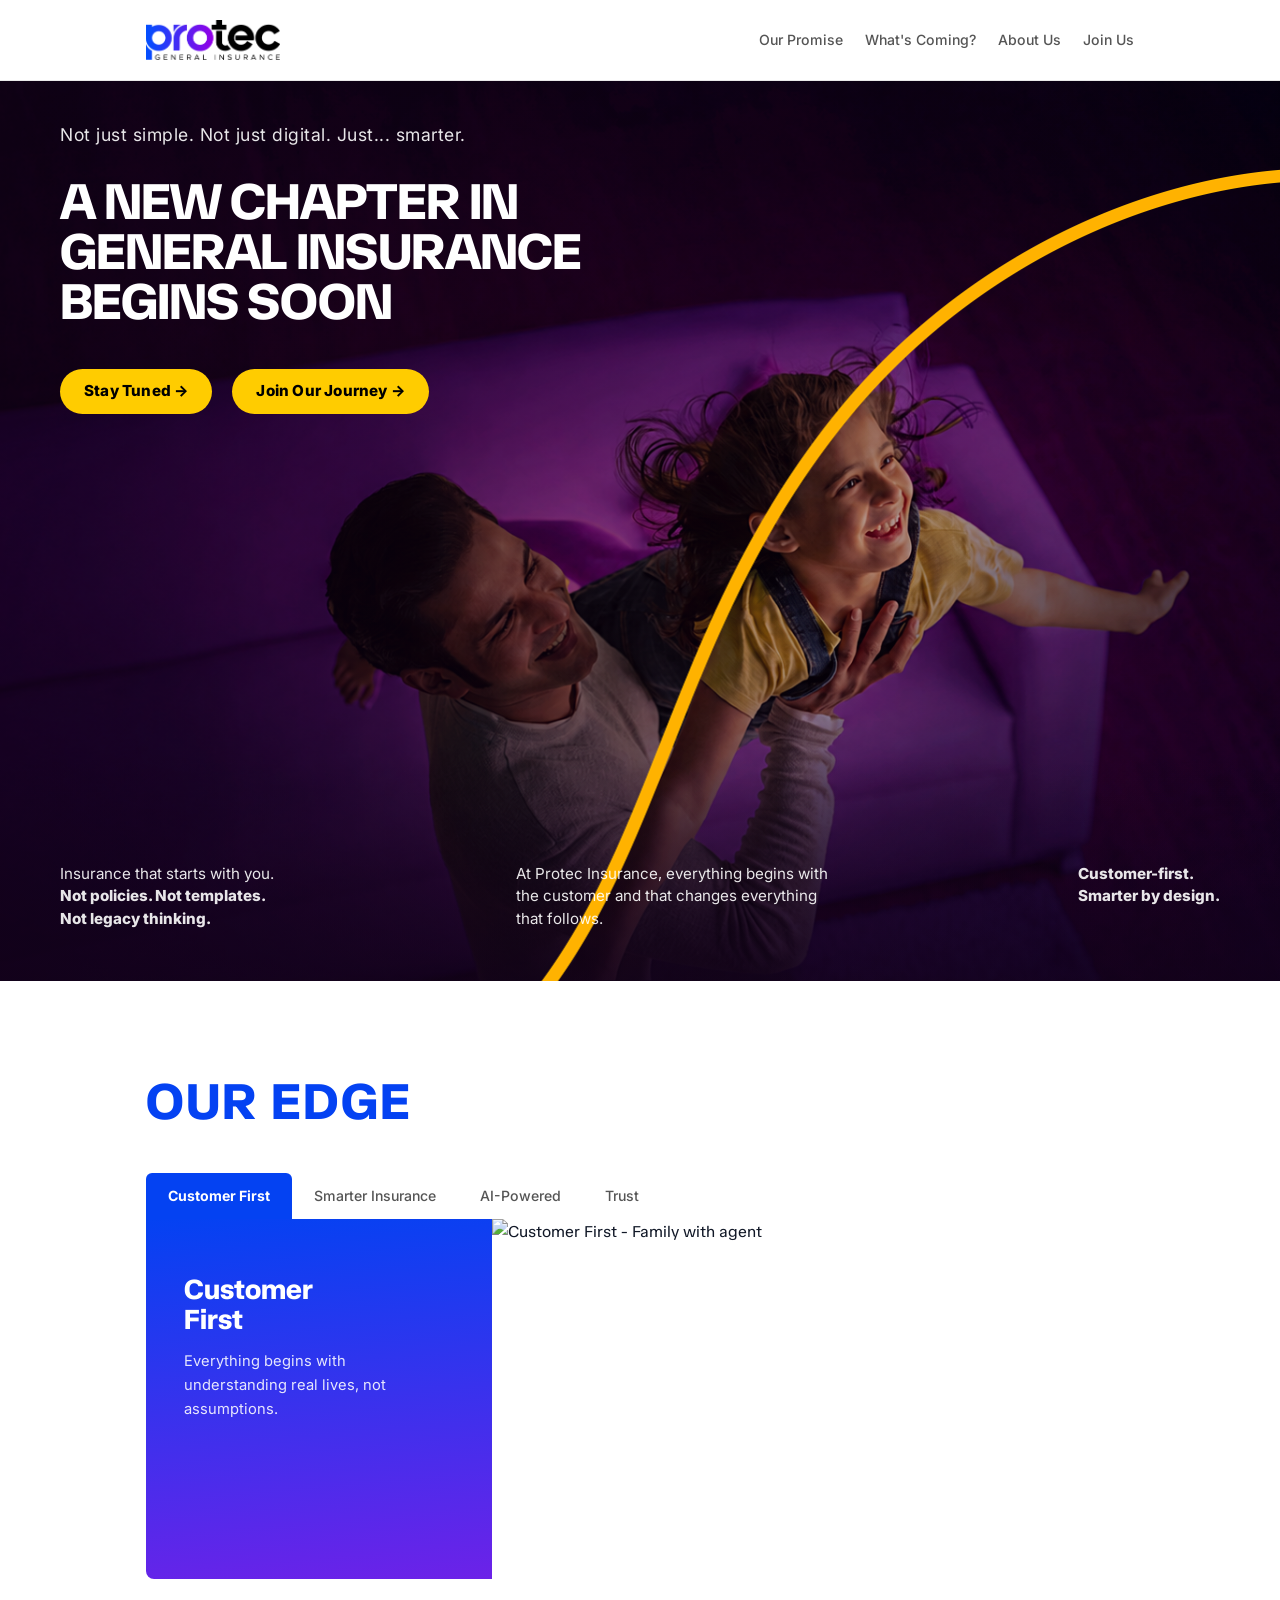
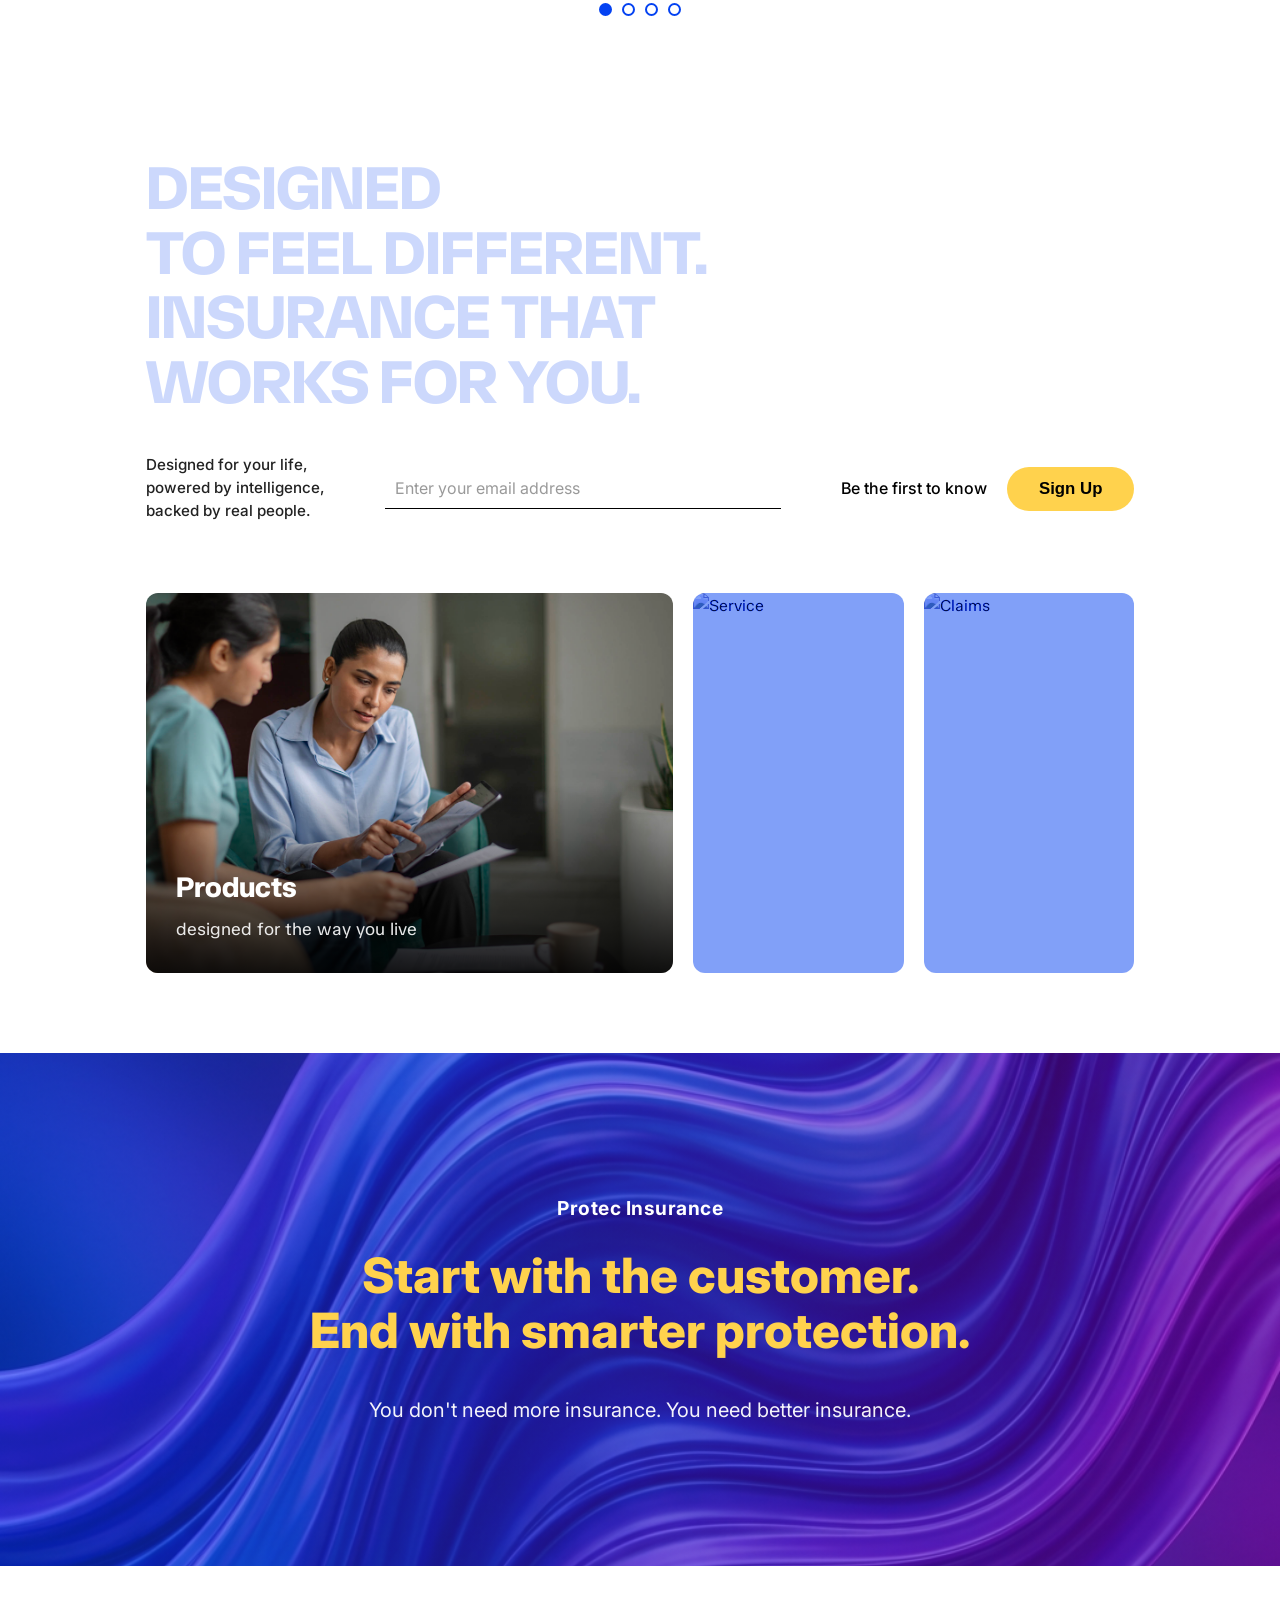
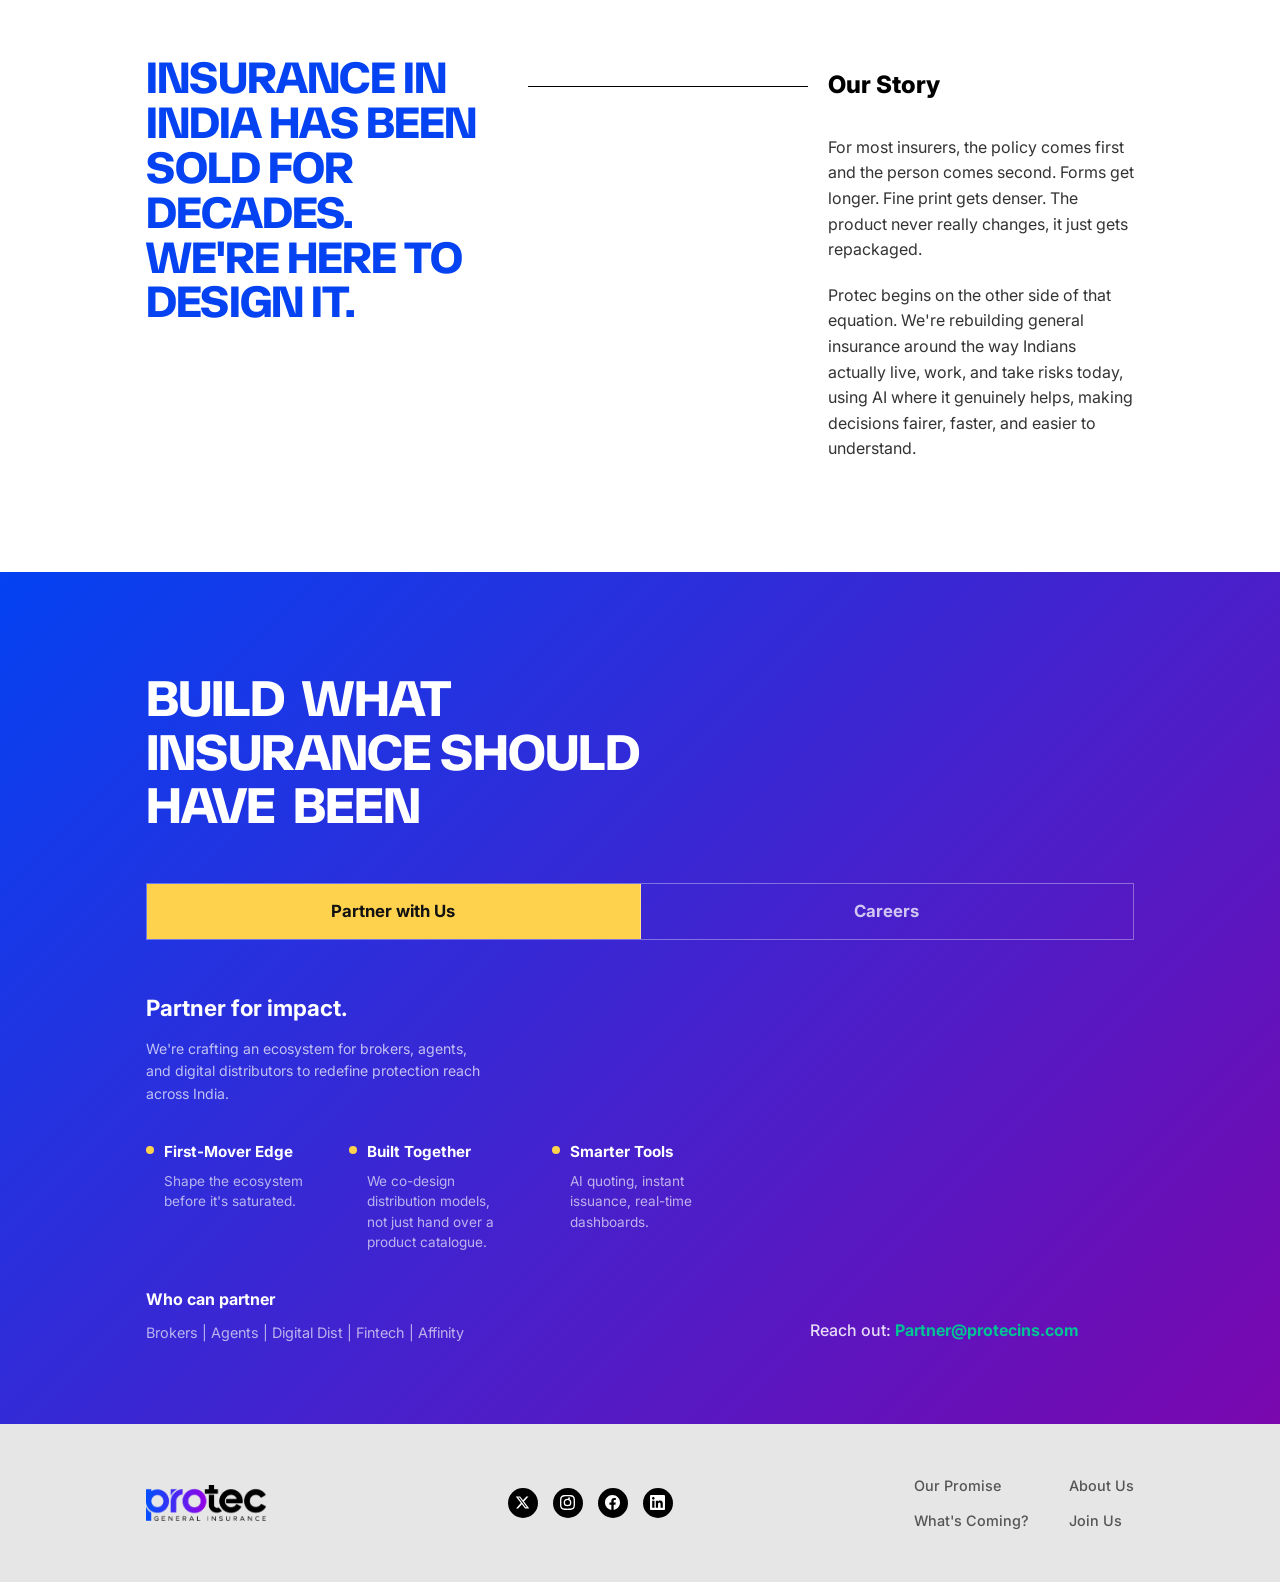
==== commit fe06d47a: "updated" ====
--- a/index.html
+++ b/index.html
@@ -100,7 +100,6 @@
             <!-- Tab Panels -->
             <div class="edge-panel active" id="customer-first">
                 <div class="edge-panel-left">
-                    <span class="edge-number">01</span>
                     <h3 class="edge-panel-title">Customer<br>First</h3>
                     <p class="edge-panel-desc">Everything begins with understanding real lives, not assumptions.</p>
                 </div>
@@ -111,7 +110,6 @@
 
             <div class="edge-panel" id="smarter-insurance">
                 <div class="edge-panel-left">
-                    <span class="edge-number">02</span>
                     <h3 class="edge-panel-title">Smarter<br>Insurance</h3>
                     <p class="edge-panel-desc">Policies designed around your life, not the other way around.</p>
                 </div>
@@ -122,7 +120,6 @@
 
             <div class="edge-panel" id="ai-powered">
                 <div class="edge-panel-left">
-                    <span class="edge-number">03</span>
                     <h3 class="edge-panel-title">AI-<br>Powered</h3>
                     <p class="edge-panel-desc">Technology that works quietly in the background, always for you.</p>
                 </div>
@@ -133,7 +130,6 @@
 
             <div class="edge-panel" id="trust">
                 <div class="edge-panel-left">
-                    <span class="edge-number">04</span>
                     <h3 class="edge-panel-title">Trust</h3>
                     <p class="edge-panel-desc">Built on transparency, accountability and a promise we keep.</p>
                 </div>
@@ -183,7 +179,7 @@
 
             <div class="product-cards">
                 <div class="card active">
-                    <img src="assets/images/products_image.png" alt="Products">
+                    <img src="assets/images/design_to_feel/Products_img.png" alt="Products">
                     <div class="blue-tint"></div>
                     <div class="blue-multiply"></div>
                     <div class="card-overlay">
@@ -192,7 +188,7 @@
                     </div>
                 </div>
                 <div class="card">
-                    <img src="assets/images/our_edge/customer _first.jpg" alt="Service">
+                    <img src="assets/images/design_to_feel/Service_img.png" alt="Service">
                     <div class="blue-tint"></div>
                     <div class="blue-multiply"></div>
                     <div class="card-overlay">
@@ -201,7 +197,7 @@
                     </div>
                 </div>
                 <div class="card">
-                    <img src="assets/images/our_edge/trust.jpg" alt="Claims">
+                    <img src="assets/images/design_to_feel/claims_img.png" alt="Claims">
                     <div class="blue-tint"></div>
                     <div class="blue-multiply"></div>
                     <div class="card-overlay">
--- a/assets/css/style.css
+++ b/assets/css/style.css
@@ -721,6 +721,20 @@
     display: flex;
     align-items: center;
     justify-content: center;
+    background-color: #000;
+}
+
+.start-customer::after {
+    content: '';
+    position: absolute;
+    top: 0;
+    left: 0;
+    width: 100%;
+    height: 100%;
+    background: linear-gradient(to right, #0442F2 0%, #8500A7 100%);
+    opacity: 0.5;
+    z-index: 1;
+    pointer-events: none;
 }
 
 .wavy-bg {
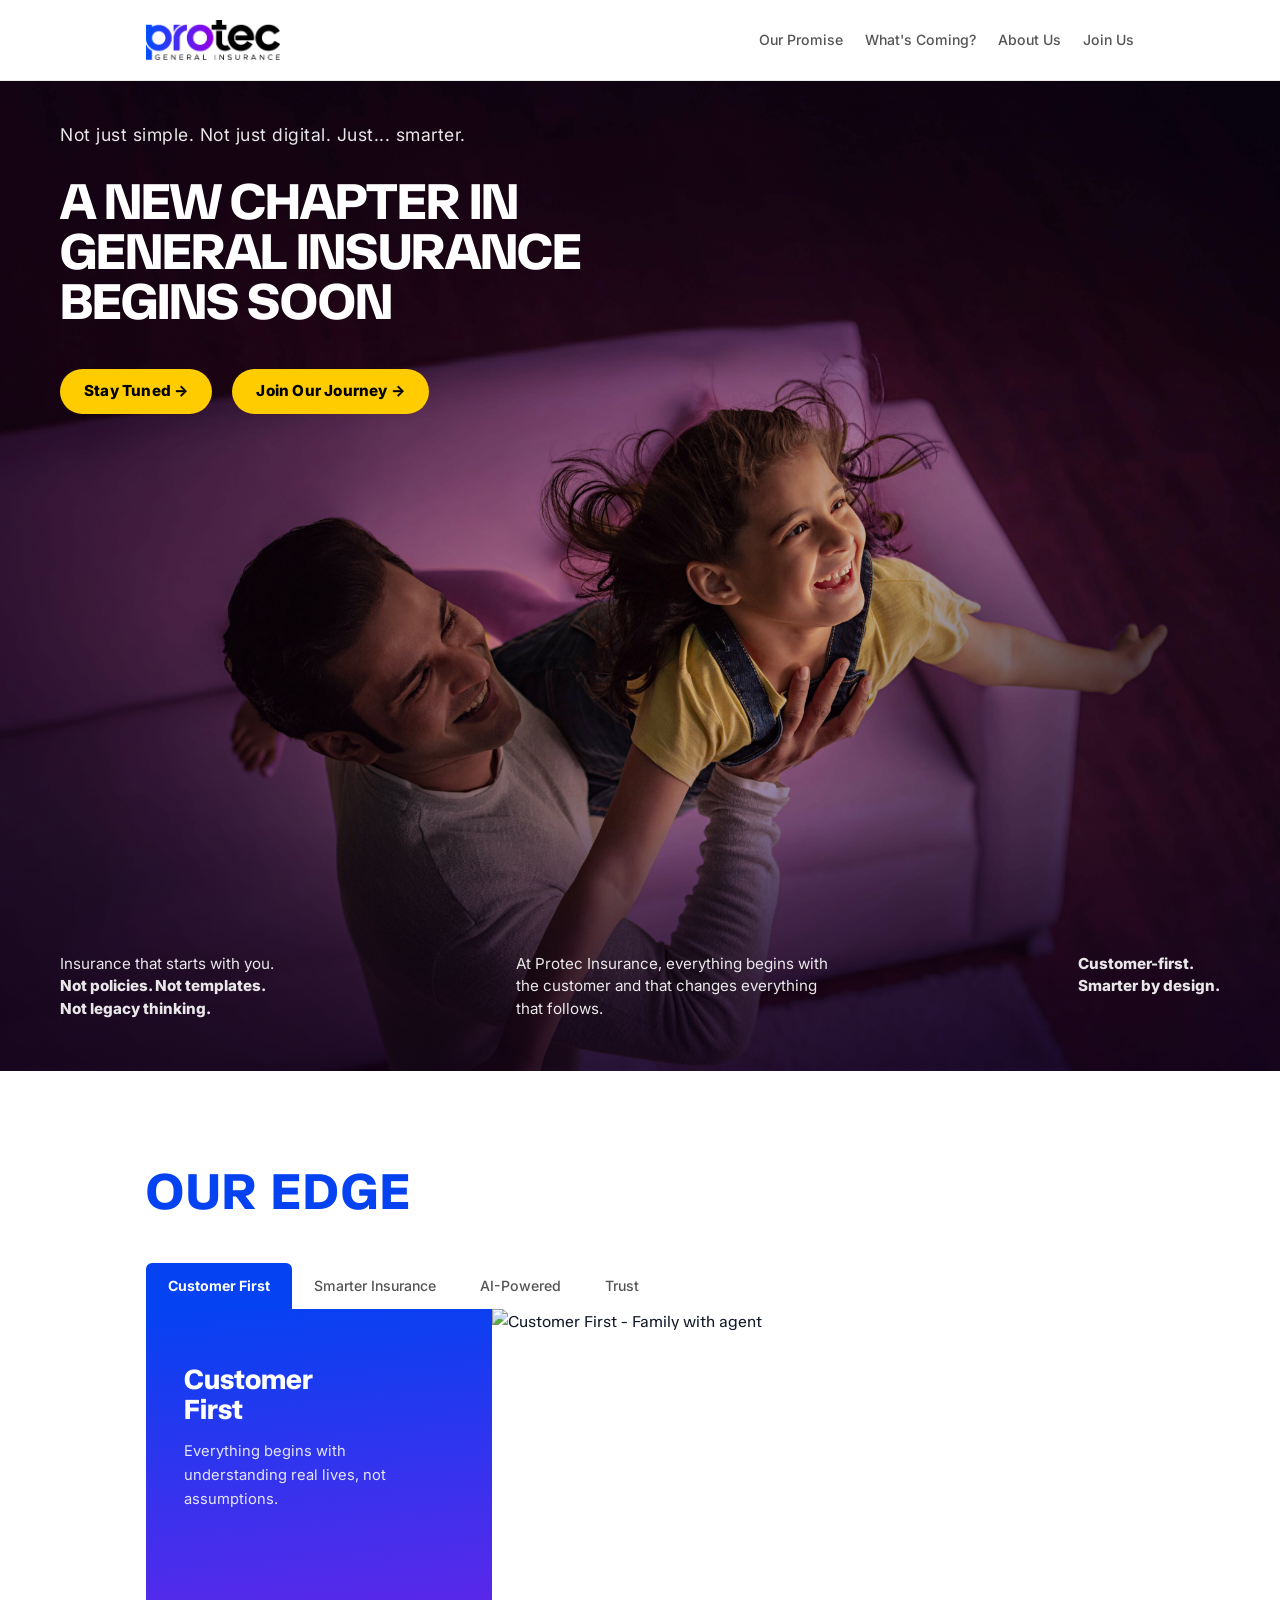
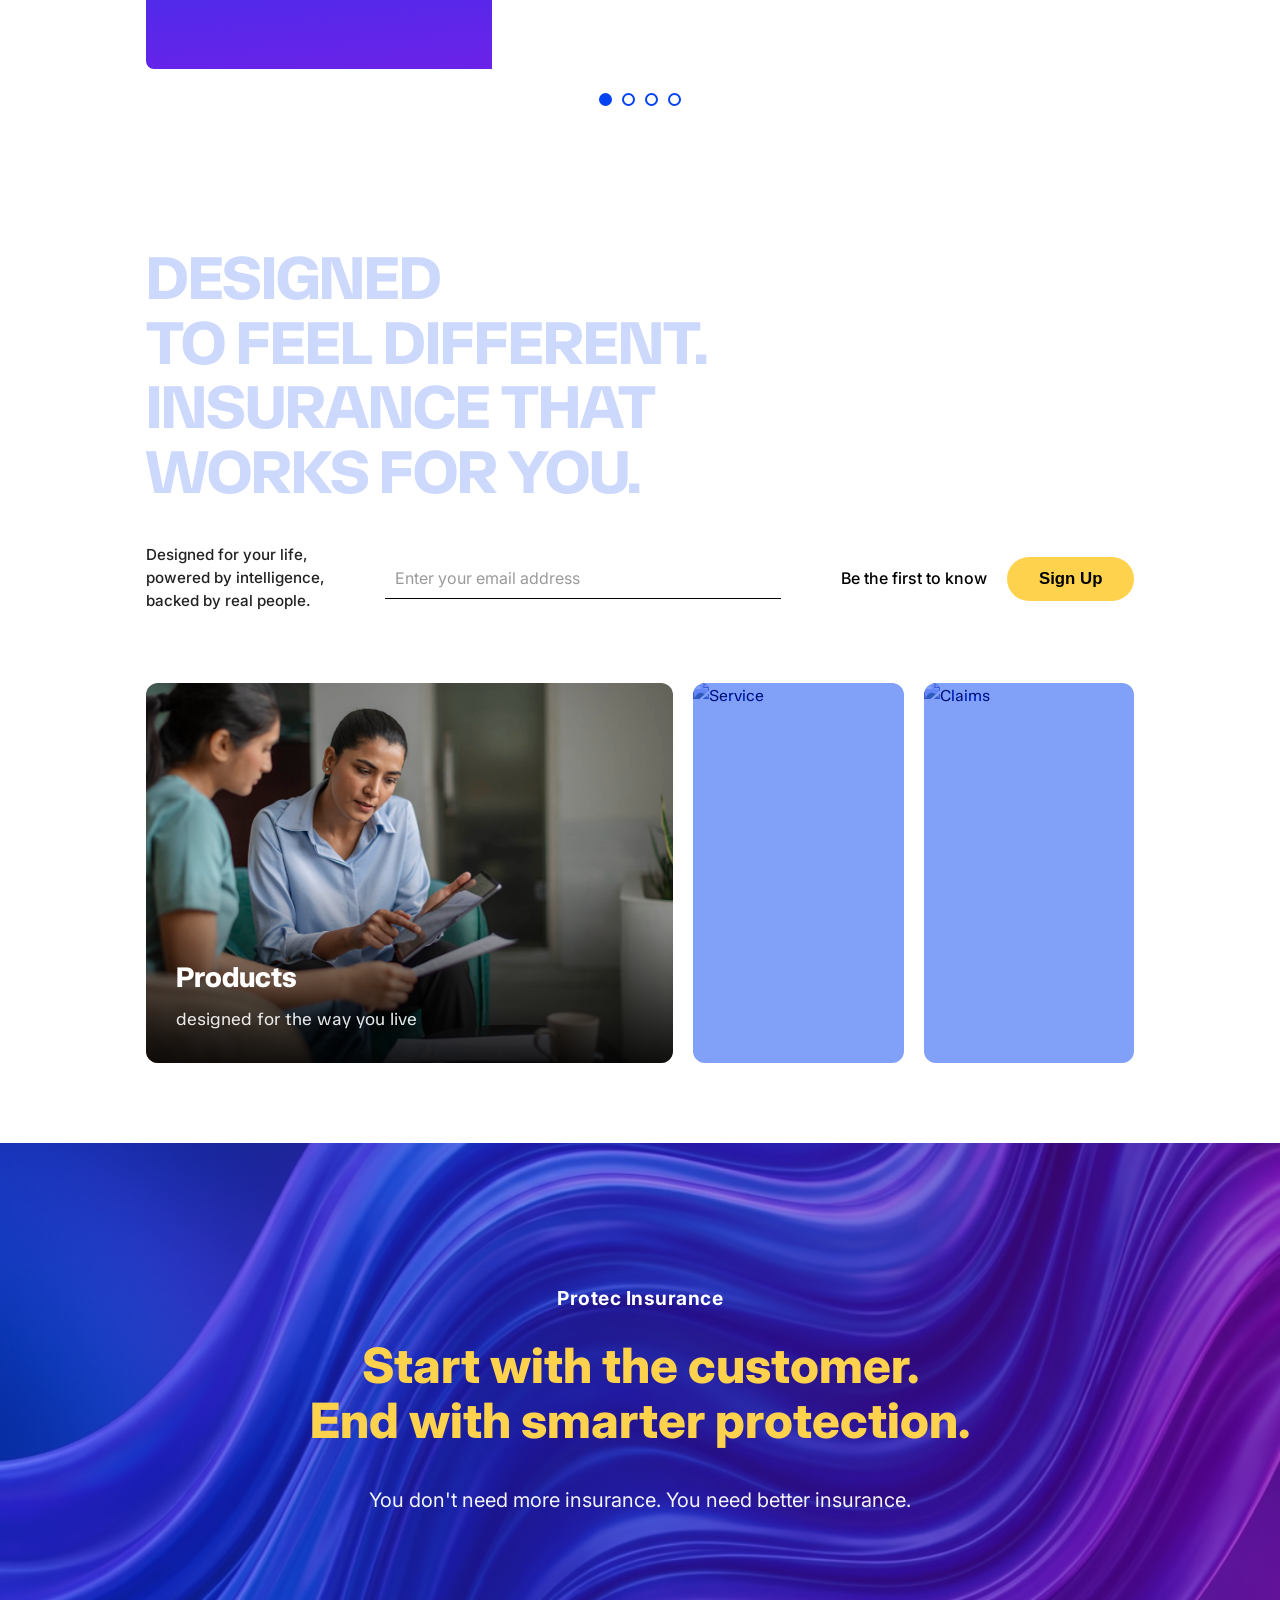
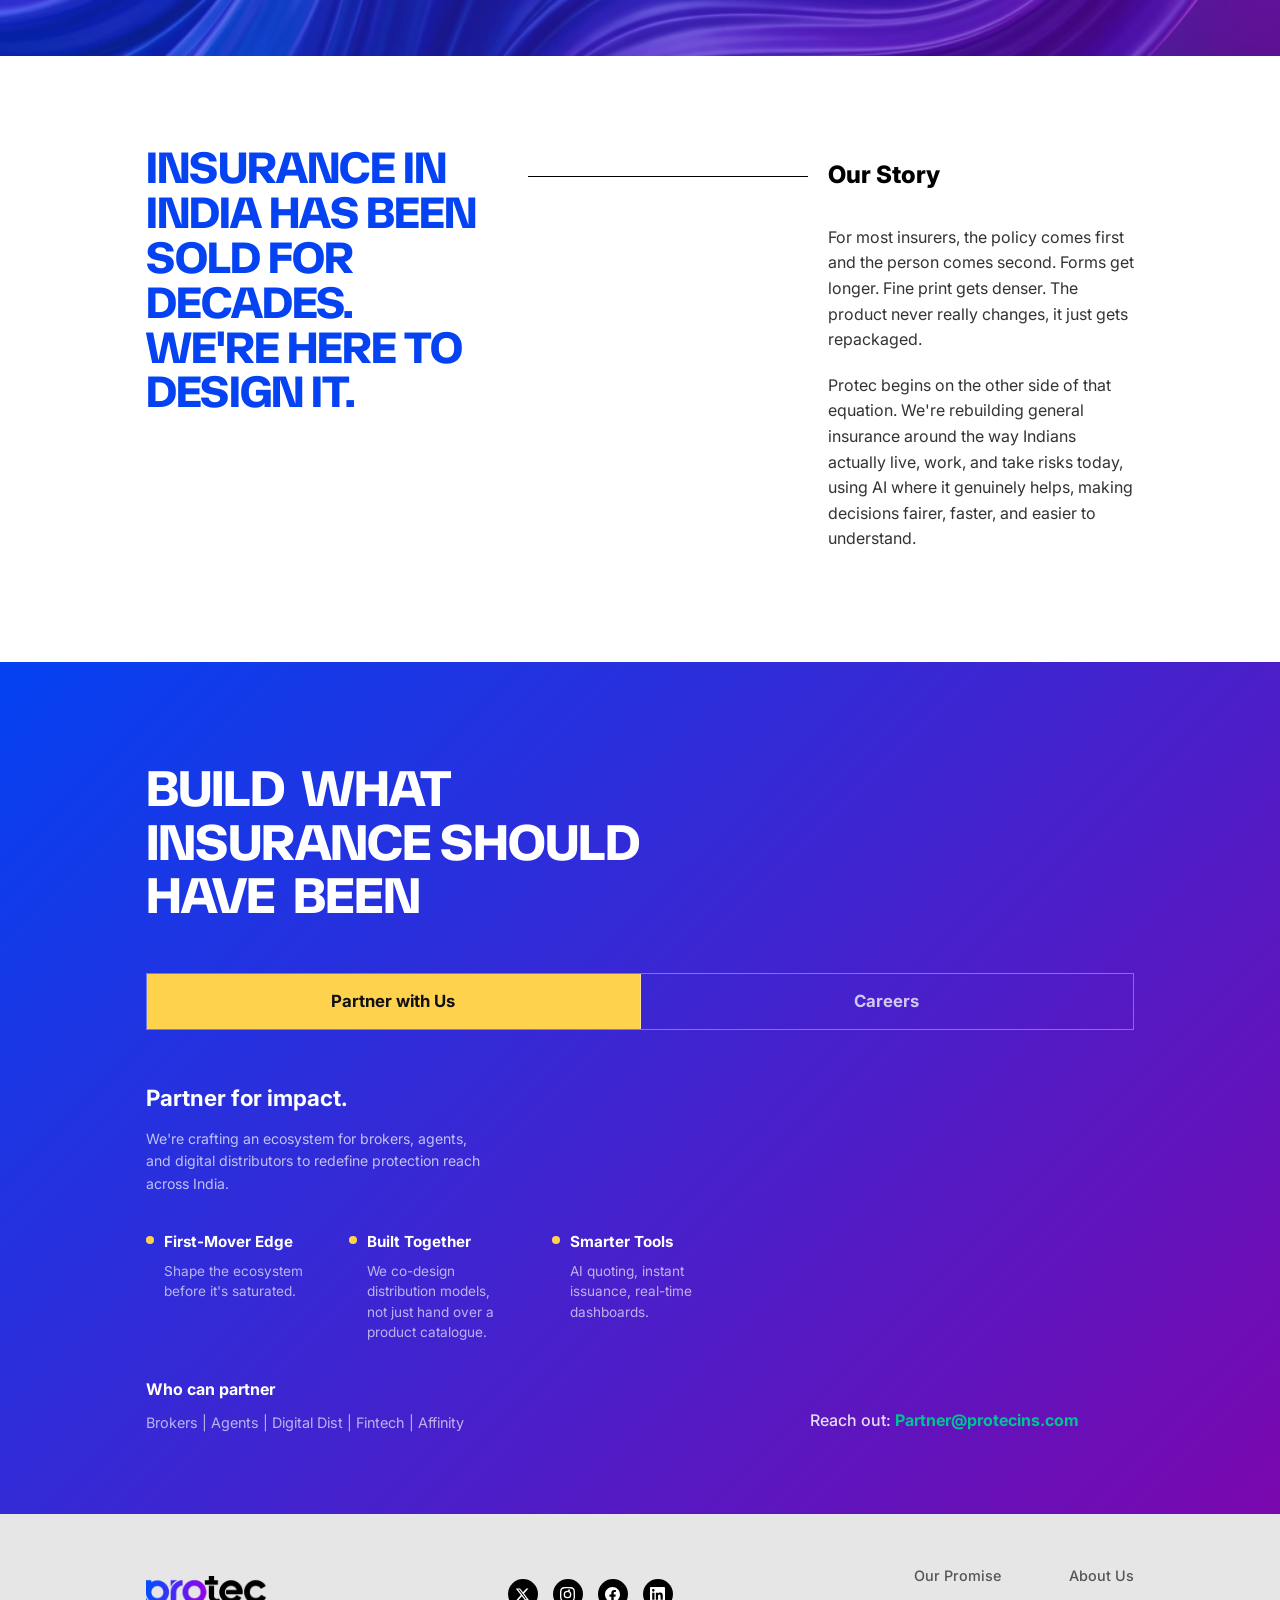
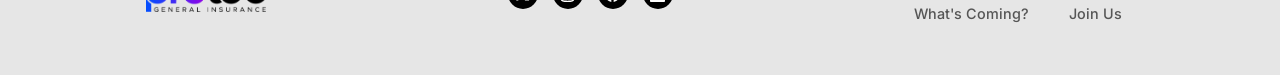
==== commit 01a00e64: "updated" ====
--- a/index.html
+++ b/index.html
@@ -26,10 +26,10 @@
                 <img src="assets/images/protec_logo.png" alt="Protec General Insurance" class="logo-img">
             </a>
             <ul class="nav-links">
-                <li><a href="#">Our Promise</a></li>
-                <li><a href="#">What's Coming?</a></li>
-                <li><a href="#">About Us</a></li>
-                <li><a href="#">Join Us</a></li>
+                <li><a href="#our-edge">Our Promise</a></li>
+                <li><a href="#designed-different">What's Coming?</a></li>
+                <li><a href="#about-us">About Us</a></li>
+                <li><a href="#join-us">Join Us</a></li>
             </ul>
             <div class="hamburger-menu" id="mobile-menu-btn">
                 <svg id="pointsBurger" viewBox="0 0 200 200">
@@ -48,7 +48,8 @@
     <!-- Hero Section -->
     <section class="hero">
         <div class="hero-bg-overlay"></div>
-        <img src="assets/images/hero_banner.png" alt="Father lifting his daughter" class="hero-image">
+        <img src="assets/images/hero_banner.jpg" alt="Father lifting his daughter" class="hero-image">
+        <div class="face-glow"></div>
         <img src="assets/images/protec_brandbook__v2.png" alt="Protec Art" class="hero-art-overlay">
 
         <div class="hero-content">
@@ -85,7 +86,7 @@
     </section>
 
     <!-- Our Edge Section -->
-    <section class="our-edge">
+    <section id="our-edge" class="our-edge">
         <div class="container">
             <h2 class="our-edge-title">OUR EDGE</h2>
 
@@ -149,7 +150,7 @@
     </section>
 
     <!-- Designed to Feel Different -->
-    <section class="designed-different">
+    <section id="designed-different" class="designed-different">
         <div class="container">
             <div class="designed-header">
                 <div class="designed-title-row">
@@ -222,7 +223,7 @@
     </section>
 
     <!-- Insurance in India -->
-    <section class="insurance-india">
+    <section id="about-us" class="insurance-india">
         <div class="container insurance-india-container">
             <div class="insurance-india-left">
                 <h2 class="section-title text-blue">INSURANCE IN INDIA HAS BEEN SOLD FOR DECADES.<br>WE'RE HERE TO
@@ -245,7 +246,7 @@
     </section>
 
     <!-- Build What Insurance -->
-    <section class="build-insurance">
+    <section id="join-us" class="build-insurance">
         <div class="container">
             <h2 class="build-main-title">BUILD&nbsp; WHAT<br>INSURANCE SHOULD<br>HAVE&nbsp; BEEN</h2>
 
@@ -389,17 +390,24 @@
             <div class="footer-right">
                 <div class="footer-links-grid">
                     <div class="footer-column">
-                        <a href="#" class="footer-link">Our Promise</a>
-                        <a href="#" class="footer-link">What's Coming?</a>
+                        <a href="#our-edge" class="footer-link">Our Promise</a>
+                        <a href="#designed-different" class="footer-link">What's Coming?</a>
                     </div>
                     <div class="footer-column">
-                        <a href="#" class="footer-link">About Us</a>
-                        <a href="#" class="footer-link">Join Us</a>
-                    </div>
-                </div>
-            </div>
-        </div>
+                        <a href="#about-us" class="footer-link">About Us</a>
+                        <a href="#join-us" class="footer-link">Join Us</a>
+                    </div>
+                </div>
+            </div>
     </footer>
+    <button id="goToTopBtn" class="go-to-top" title="Back to Top">
+        <span class="gtt-inner">
+            <svg class="gtt-arrow" viewBox="0 0 24 24" fill="none" stroke="currentColor" stroke-width="2.5"
+                stroke-linecap="round" stroke-linejoin="round">
+                <polyline points="18 15 12 9 6 15"></polyline>
+            </svg>
+        </span>
+    </button>
     <script src="https://unpkg.com/lenis@1.1.13/dist/lenis.min.js"></script>
     <script src="assets/js/script.js"></script>
 </body>
--- a/assets/css/style.css
+++ b/assets/css/style.css
@@ -16,11 +16,18 @@
     box-sizing: border-box;
 }
 
-body {
+html, body {
     font-family: var(--font-main);
     color: var(--text-dark);
     line-height: 1.6;
     background-color: var(--bg-light);
+    overflow-x: hidden;
+    width: 100%;
+}
+
+body.no-scroll {
+    overflow: hidden;
+    height: 100vh;
 }
 
 /* ── Custom Scrollbar ─────────────────────────── */
@@ -177,10 +184,10 @@
    ============================================ */
 .hero {
     position: relative;
-    min-height: 100vh;
+    height: 110vh;
+    min-height: 110vh;
     background-color: #12021a;
     color: white;
-    overflow: hidden;
     display: flex;
     flex-direction: column;
 }
@@ -188,22 +195,22 @@
 /* The photo — bleeds from center */
 .hero-image {
     position: absolute;
-    bottom: 0;
+    top: 0;
     left: 0;
     width: 100vw;
-    height: 100vh;
+    height: 110vh;
     object-fit: cover;
-    object-position: center;
+    object-position: top;
     z-index: 1;
-    opacity: 0.9;
+    opacity: 1;
 }
 
 /* Yellow art line animation */
 .hero-art-overlay {
     position: absolute;
-    top: 5vh;
+    top: 10vh;
     right: -5vw;
-    height: 125vh;
+    height: 140vh;
     width: auto;
     max-width: none;
     z-index: 3;
@@ -213,21 +220,33 @@
     /* Initially hidden */
     /* Reduced drop-shadows to improve animation performance and remove stuttering */
     filter: drop-shadow(1px 1px 0 #FFB800) drop-shadow(-1px -1px 0 #FFB800);
-}
-
-.hero-art-overlay.loaded {
-    animation: drawArt 4s cubic-bezier(0.21, 0.85, 0.35, 1) forwards;
-}
-
-@keyframes drawArt {
-    0% {
-        clip-path: inset(0 0 100% 100%);
-    }
-
-    100% {
-        clip-path: inset(0 0 0 0);
-    }
-}
+    transition: filter 0.3s ease;
+}
+
+.hero-art-overlay.glow {
+    filter: drop-shadow(0 0 4px rgba(255, 184, 0, 0.4)) drop-shadow(1px 1px 0 #FFB800) drop-shadow(-1px -1px 0 #FFB800);
+}
+
+.face-glow {
+    position: absolute;
+    top: 45%;
+    left: 45%;
+    width: 60vw;
+    height: 60vw;
+    background: radial-gradient(circle, rgba(255, 184, 0, 0.25) 0%, rgba(255, 184, 0, 0) 60%);
+    transform: translate(-50%, -50%);
+    z-index: 2; /* Below the art overlay */
+    pointer-events: none;
+    opacity: 0;
+    transition: opacity 0.6s ease;
+    mix-blend-mode: overlay;
+}
+
+.face-glow.active {
+    opacity: 1;
+}
+
+
 
 /* Dark gradient overlay fading left-to-right */
 .hero-bg-overlay {
@@ -236,8 +255,8 @@
     left: 0;
     width: 100%;
     height: 100%;
-    background: linear-gradient(to right, rgba(18, 2, 26, 0.5) 0%, rgba(18, 2, 26, 0.3) 50%, rgba(18, 2, 26, 0.1) 100%),
-        linear-gradient(to top, rgba(18, 2, 26, 0.7) 0%, transparent 25%);
+    background: linear-gradient(to right, rgba(18, 2, 26, 0.3) 0%, rgba(18, 2, 26, 0.15) 50%, rgba(18, 2, 26, 0.05) 100%),
+        linear-gradient(to top, rgba(18, 2, 26, 0.5) 0%, transparent 25%);
     z-index: 2;
 }
 
@@ -251,7 +270,7 @@
     padding: 0 20px;
     display: flex;
     flex-direction: column;
-    min-height: 100vh;
+    min-height: 110vh;
 }
 
 /* Subtitle at the very top */
@@ -334,7 +353,7 @@
     justify-content: space-between;
     align-items: flex-start;
     gap: 40px;
-    padding-bottom: 60px;
+    padding-bottom: 12vh;
     margin-top: auto;
     font-family: 'Inter', sans-serif;
     font-size: 1.1rem;
@@ -362,6 +381,8 @@
    OUR EDGE SECTION
    ============================================ */
 .our-edge {
+    position: relative;
+    z-index: 10;
     padding: 80px 0 60px;
     background: #fff;
 }
@@ -1098,7 +1119,7 @@
 .footer-column {
     display: flex;
     flex-direction: column;
-    gap: 12px;
+    gap: 15px;
 }
 
 .footer-link {
@@ -1676,7 +1697,7 @@
     .nav-links.open {
         opacity: 1;
         transform: translateY(0);
-        pointer-events: all;
+        pointer-events: auto;
     }
 
     .nav-links li {
@@ -1707,6 +1728,12 @@
 
     .hero-image {
         opacity: 1;
+        top: auto;
+        bottom: 0;
+        height: 65vh;
+        object-position: center 20%;
+        -webkit-mask-image: linear-gradient(to top, black 70%, transparent 100%);
+        mask-image: linear-gradient(to top, black 70%, transparent 100%);
     }
 
     .hero-bg-overlay {
@@ -1714,11 +1741,11 @@
     }
 
     .hero-art-overlay {
-        top: 45vh;
+        top: 68vh;
         bottom: auto;
-        right: -5vw;
+        right: 5vw;
         height: 80vh;
-        transform: none;
+        transform: rotate(8deg) scaleX(1.15) translateX(-5vw);
     }
 
     .hero-title {
@@ -1942,4 +1969,80 @@
     .edge-panel-right {
         height: 180px;
     }
+}
+
+/* ── GO TO TOP BUTTON ─────────────────────────────── */
+.go-to-top {
+    position: fixed;
+    bottom: 34px;
+    right: 34px;
+    width: 42px;
+    height: 42px;
+    border: none;
+    border-radius: 12px;
+    cursor: pointer;
+    z-index: 9999;
+    opacity: 0;
+    visibility: hidden;
+    transform: translateY(20px) scale(0.9);
+    transition: opacity 0.35s ease, visibility 0.35s ease, transform 0.35s cubic-bezier(0.34, 1.56, 0.64, 1);
+    background: linear-gradient(135deg, #0442F2 0%, #7C3AED 100%);
+    box-shadow:
+        0 4px 20px rgba(4, 66, 242, 0.45),
+        0 0 0 1px rgba(255, 255, 255, 0.08) inset;
+    padding: 0;
+    overflow: hidden;
+}
+
+/* Shimmer overlay */
+.go-to-top::before {
+    content: '';
+    position: absolute;
+    inset: 0;
+    background: linear-gradient(135deg, rgba(255,255,255,0.15) 0%, transparent 60%);
+    border-radius: 16px;
+    pointer-events: none;
+}
+
+.go-to-top.show {
+    opacity: 1;
+    visibility: visible;
+    transform: translateY(0) scale(1);
+}
+
+.go-to-top:hover {
+    background: linear-gradient(135deg, #0332c4 0%, #6d28d9 100%);
+    box-shadow:
+        0 6px 28px rgba(4, 66, 242, 0.6),
+        0 0 0 1px rgba(255, 255, 255, 0.12) inset;
+    transform: translateY(-3px) scale(1.05);
+}
+
+.go-to-top:active {
+    transform: translateY(0) scale(0.97);
+}
+
+/* Inner wrapper for arrow */
+.gtt-inner {
+    display: flex;
+    align-items: center;
+    justify-content: center;
+    width: 100%;
+    height: 100%;
+    position: relative;
+}
+
+/* Arrow SVG */
+.gtt-arrow {
+    width: 18px;
+    height: 18px;
+    stroke: #FFB800;
+    stroke-width: 2.8;
+    filter: drop-shadow(0 0 5px rgba(255, 184, 0, 0.6));
+    transition: transform 0.3s cubic-bezier(0.34, 1.56, 0.64, 1), filter 0.3s ease;
+}
+
+.go-to-top:hover .gtt-arrow {
+    transform: translateY(-2px);
+    filter: drop-shadow(0 0 9px rgba(255, 184, 0, 0.9));
 }
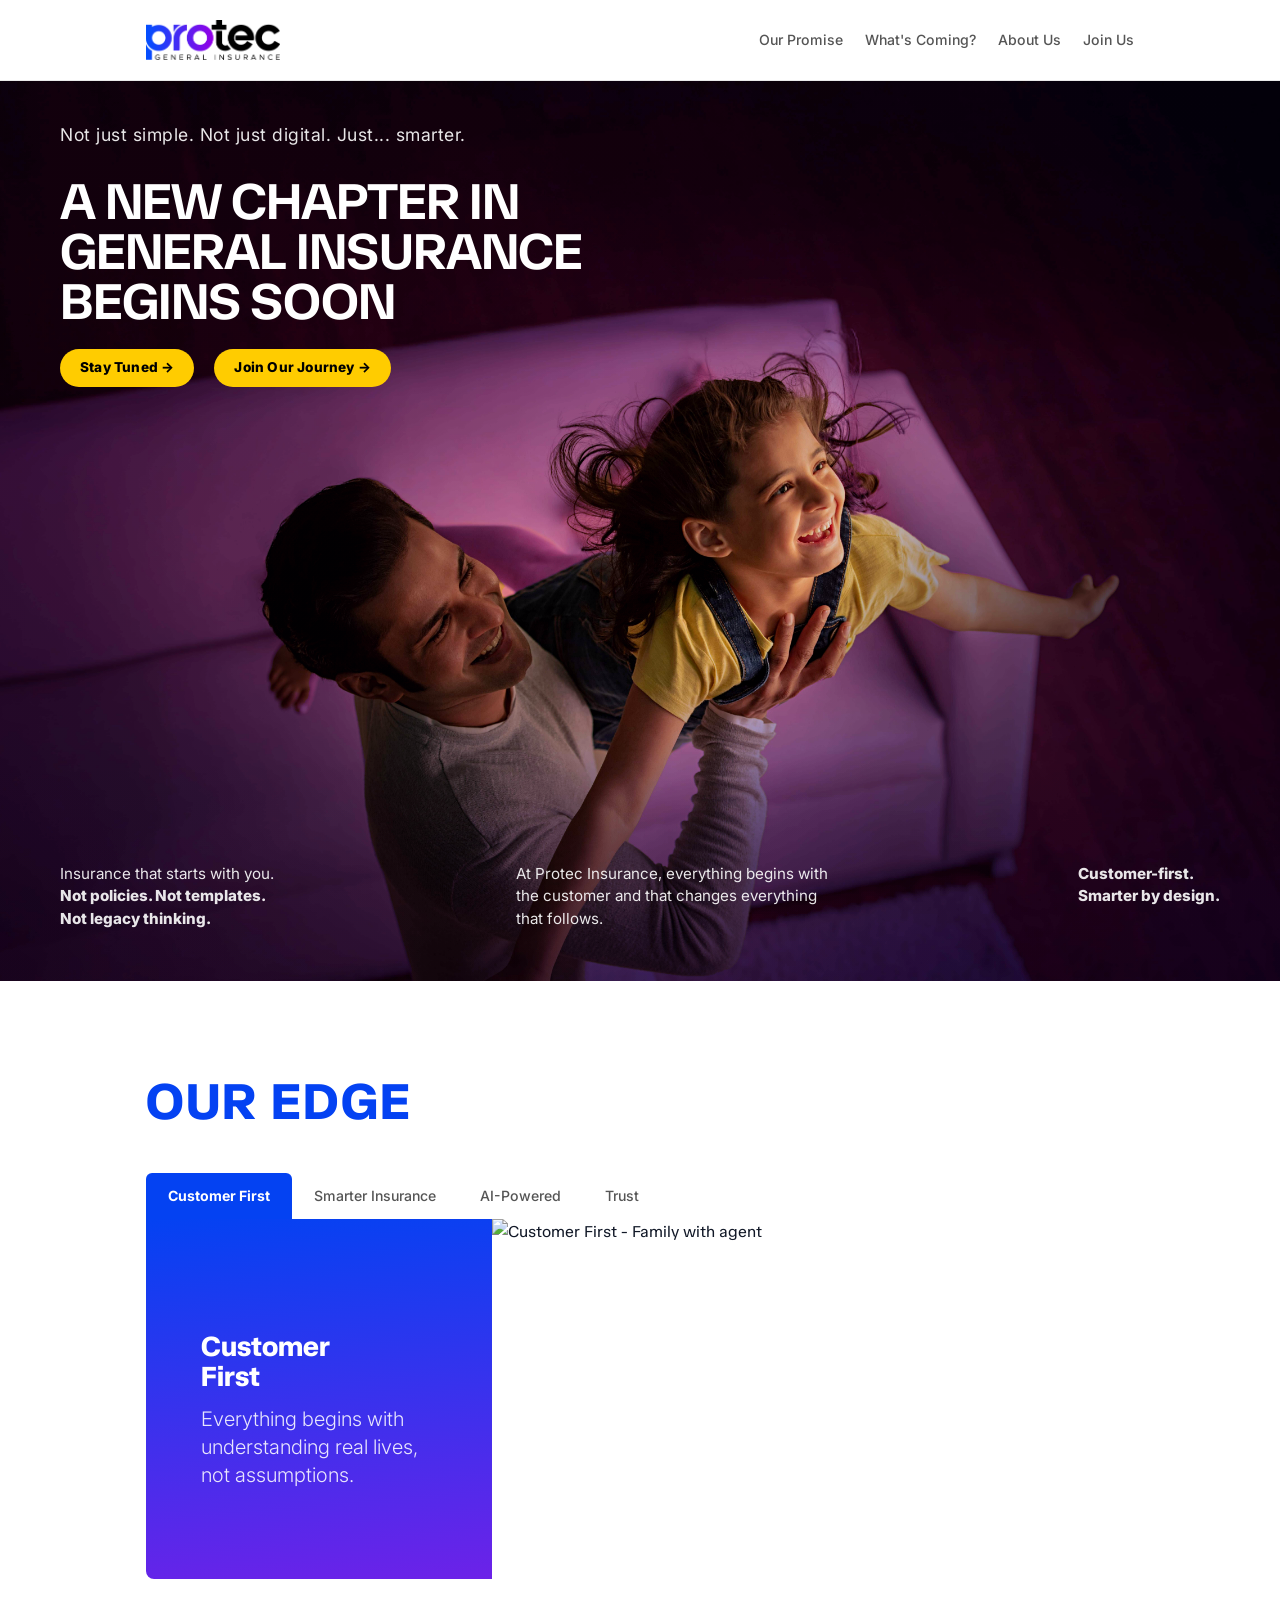
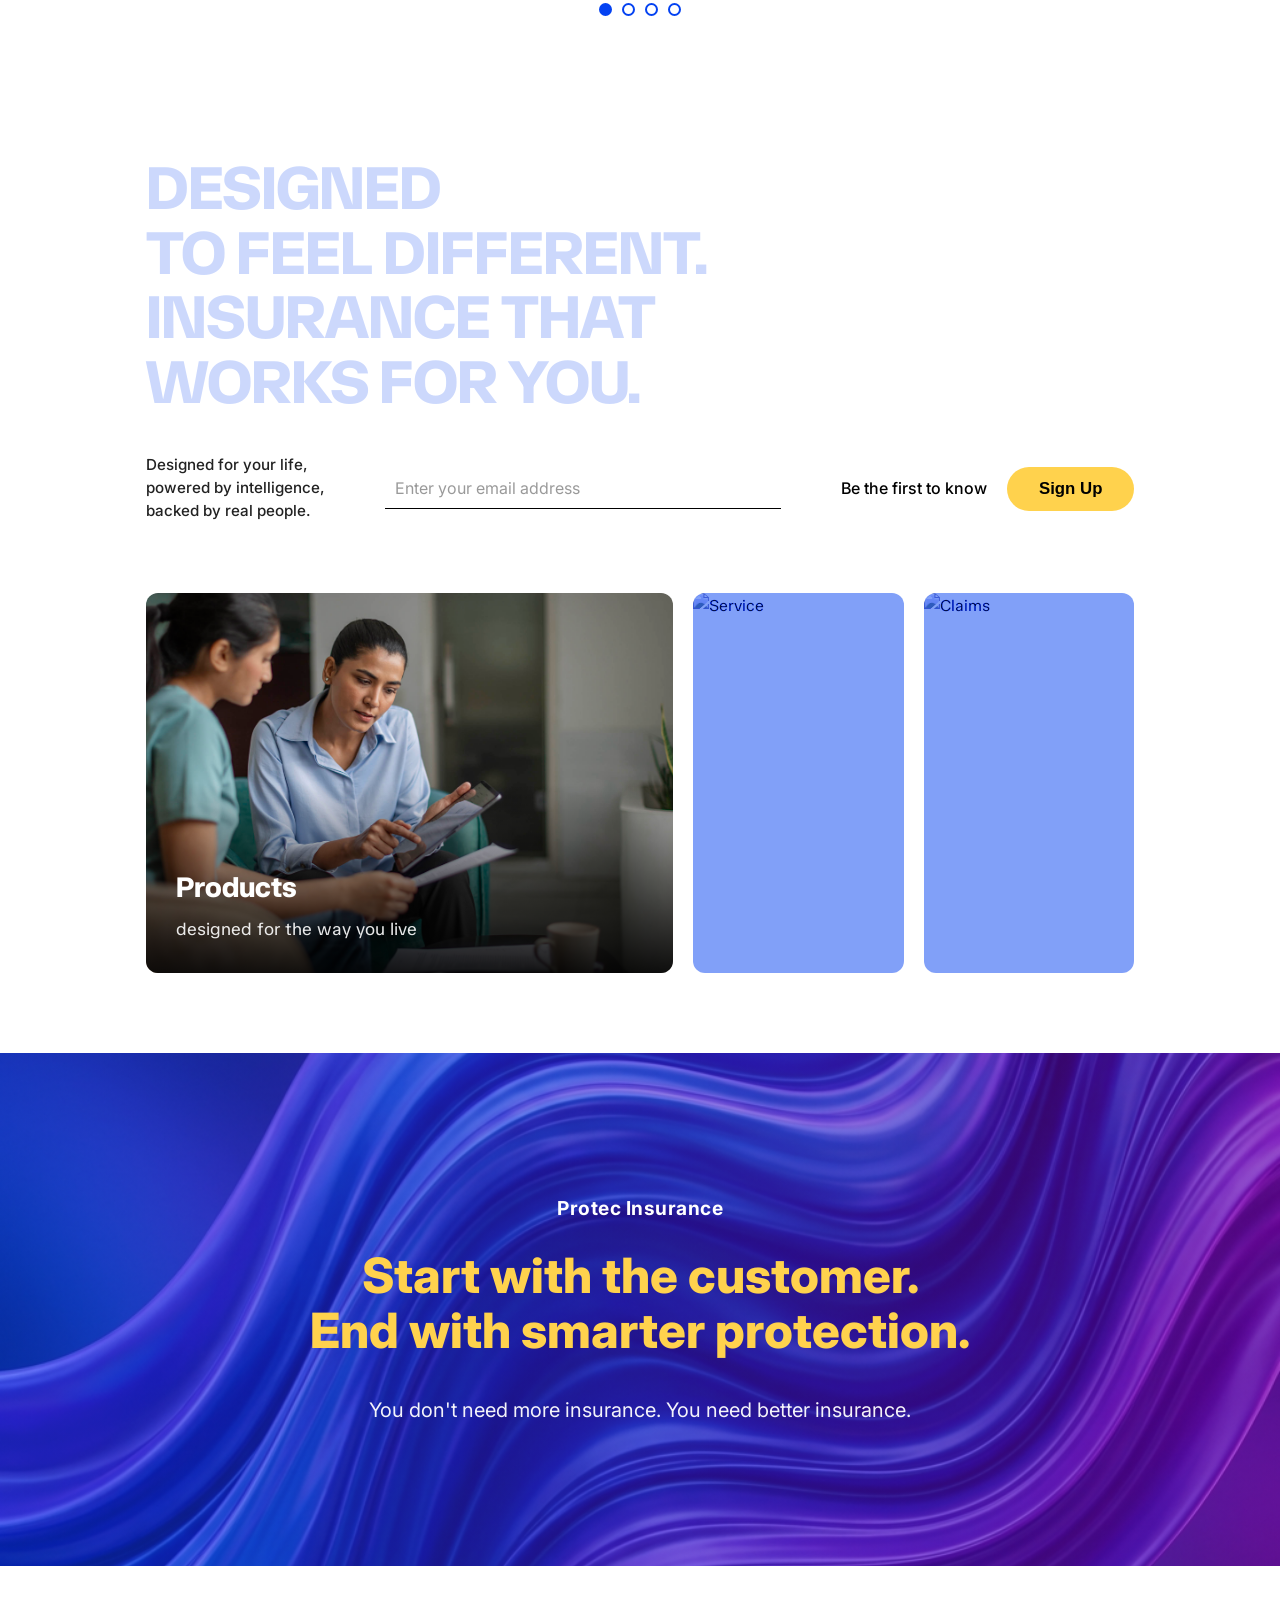
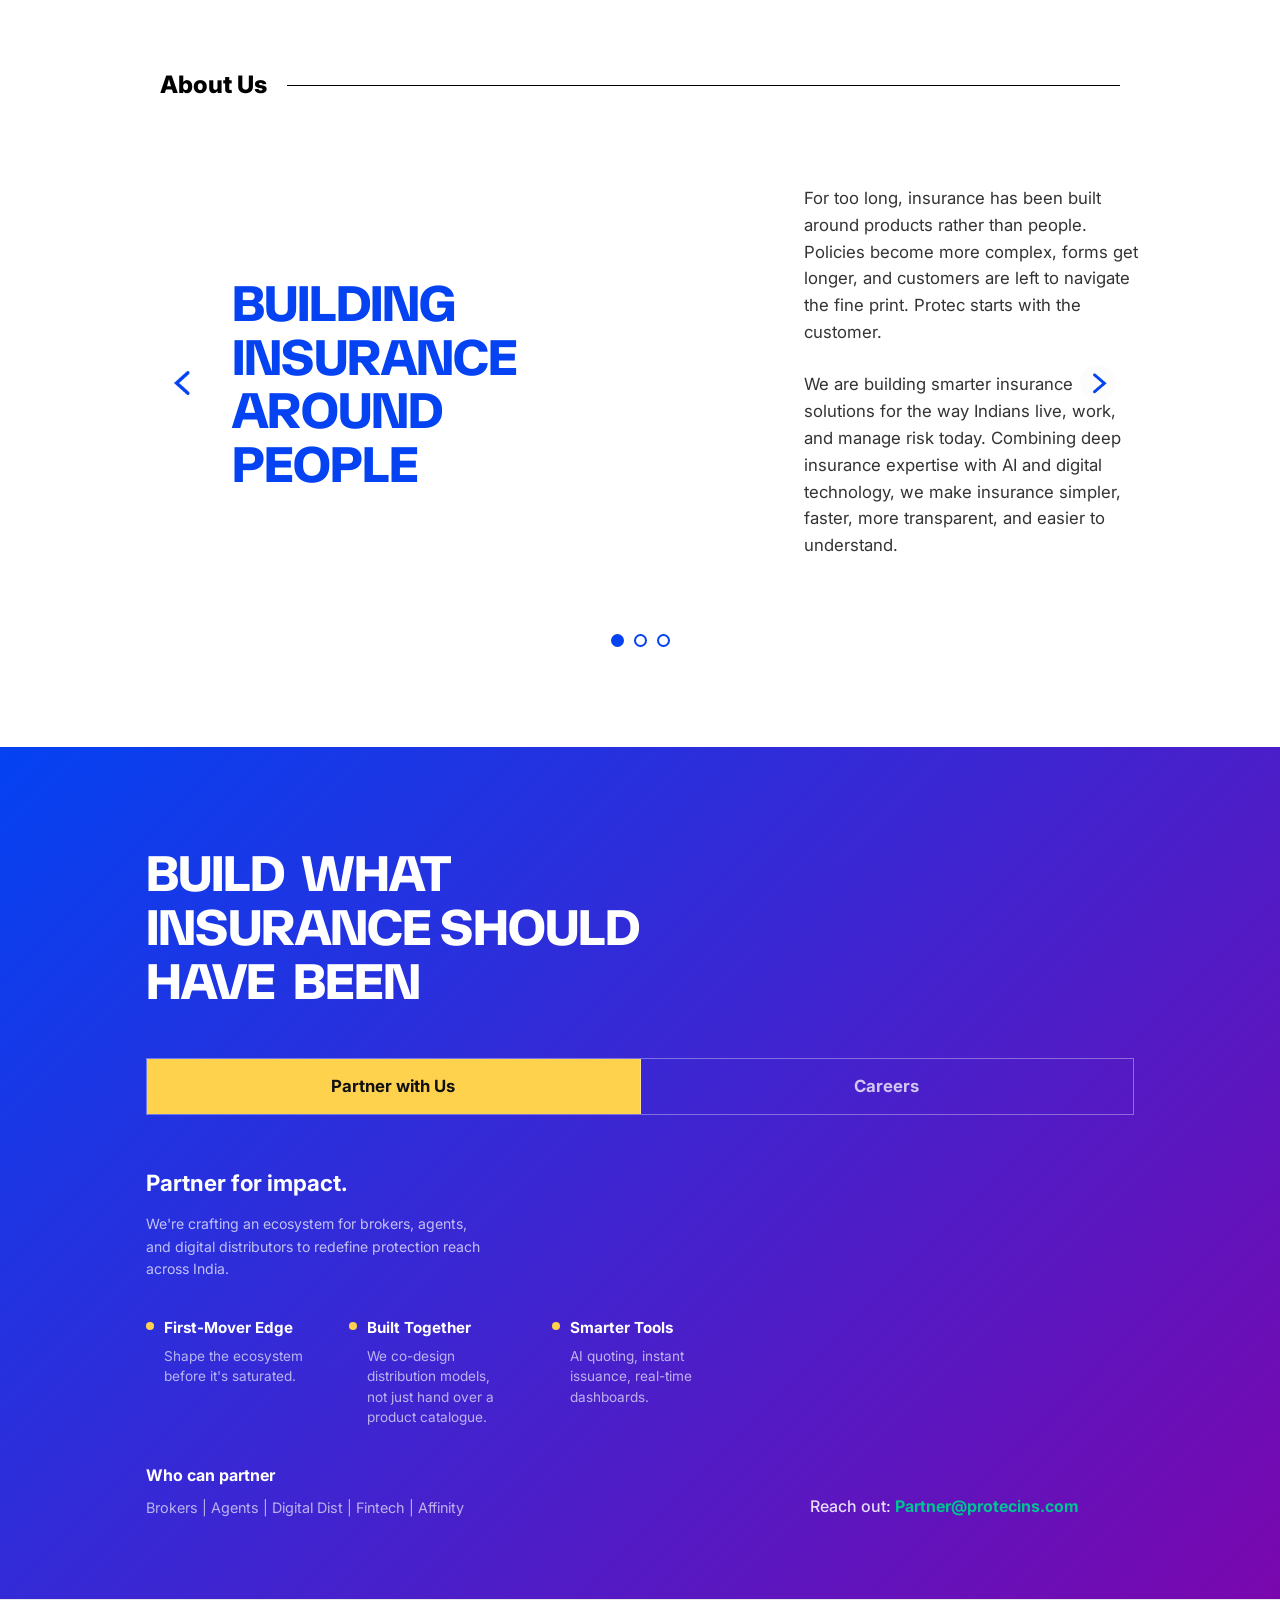
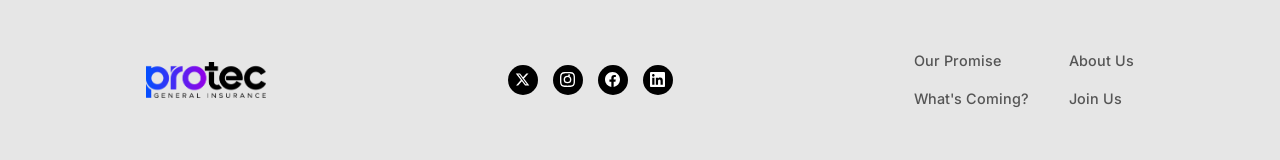
==== commit b1d3dd79: "updated" ====
--- a/index.html
+++ b/index.html
@@ -49,7 +49,6 @@
     <section class="hero">
         <div class="hero-bg-overlay"></div>
         <img src="assets/images/hero_banner.jpg" alt="Father lifting his daughter" class="hero-image">
-        <div class="face-glow"></div>
         <img src="assets/images/protec_brandbook__v2.png" alt="Protec Art" class="hero-art-overlay">
 
         <div class="hero-content">
@@ -121,7 +120,7 @@
 
             <div class="edge-panel" id="ai-powered">
                 <div class="edge-panel-left">
-                    <h3 class="edge-panel-title">AI-<br>Powered</h3>
+                    <h3 class="edge-panel-title">AI-Powered</h3>
                     <p class="edge-panel-desc">Technology that works quietly in the background, always for you.</p>
                 </div>
                 <div class="edge-panel-right">
@@ -222,25 +221,92 @@
         </div>
     </section>
 
-    <!-- Insurance in India -->
-    <section id="about-us" class="insurance-india">
-        <div class="container insurance-india-container">
-            <div class="insurance-india-left">
-                <h2 class="section-title text-blue">INSURANCE IN INDIA HAS BEEN SOLD FOR DECADES.<br>WE'RE HERE TO
-                    DESIGN IT.</h2>
-            </div>
-            <div class="insurance-india-middle">
-                <video src="assets/videos/purple_abstract_swirl.mp4" autoplay loop muted playsinline
-                    disablepictureinpicture controlslist="nodownload" oncontextmenu="return false;"
-                    class="floating-icon icon-swirl"></video>
-            </div>
-            <div class="insurance-india-right">
-                <h3>Our Story</h3>
-                <p>For most insurers, the policy comes first and the person comes second. Forms get longer. Fine print
-                    gets denser. The product never really changes, it just gets repackaged.</p>
-                <p>Protec begins on the other side of that equation. We're rebuilding general insurance around the way
-                    Indians actually live, work, and take risks today, using AI where it genuinely helps, making
-                    decisions fairer, faster, and easier to understand.</p>
+    <!-- Our Story Slider -->
+    <section id="about-us" class="our-story-slider">
+        <div class="container story-container">
+            <h3 class="story-section-title">About Us</h3>
+
+            <div class="story-slider-wrapper">
+                <button class="story-arrow left-arrow" id="story-prev">
+                    <img src="assets/images/left_arrow.png" alt="Previous">
+                </button>
+
+                <div class="story-slides">
+                    <!-- Slide 1 -->
+                    <div class="story-slide active" data-index="0">
+                        <div class="slide-left">
+                            <h2>BUILDING<br>INSURANCE<br>AROUND<br>PEOPLE</h2>
+                        </div>
+                        <div class="slide-middle">
+                            <video src="assets/videos/purple_abstract_swirl.mp4" autoplay loop muted playsinline
+                                disablepictureinpicture controlslist="nodownload" oncontextmenu="return false;"
+                                class="icon-swirl"></video>
+                        </div>
+                        <div class="slide-right">
+                            <p>For too long, insurance has been built around products rather than people. Policies
+                                become more complex, forms get longer, and customers are left to navigate the fine
+                                print. Protec starts with the customer.</p>
+                            <p>We are building smarter insurance solutions for the way Indians live, work, and manage
+                                risk today. Combining deep insurance expertise with AI and digital technology, we make
+                                insurance simpler, faster, more transparent, and easier to understand.</p>
+                        </div>
+                    </div>
+
+                    <!-- Slide 2 -->
+                    <div class="story-slide" data-index="1">
+                        <div class="slide-left">
+                            <h2>BACKED BY<br>A LEGACY<br>OF TRUST</h2>
+                        </div>
+                        <div class="slide-middle">
+                            <div class="video-crop-wrapper">
+                                <video src="assets/videos/animation_vids.mp4" autoplay loop muted playsinline
+                                    disablepictureinpicture controlslist="nodownload" oncontextmenu="return false;"
+                                    class="icon-swirl-cropped"></video>
+                            </div>
+                        </div>
+                        <div class="slide-right">
+                            <p>Protec is promoted by the <strong>M. Pallonji Group</strong>, a diversified business
+                                conglomerate with over 95 years of operating history and interests spanning financial
+                                services, insurance, logistics, shipping, industrial services, and automotive
+                                businesses.</p>
+                            <p>Protec is co-promoted by Mr. Divya Sehgal, a seasoned investor with deep expertise in
+                                building and scaling financial services businesses, and Mr. Namit Agarwal, along with
+                                other marquee investors.</p>
+                        </div>
+                    </div>
+
+                    <!-- Slide 3 -->
+                    <div class="story-slide" data-index="2">
+                        <div class="slide-left">
+                            <h2>LED BY<br>EXPERTS.<br>BUILT BY<br>INNOVATORS.</h2>
+                        </div>
+                        <div class="slide-middle">
+                            <div class="slide-3-video-wrapper">
+                                <video src="assets/videos/animte_vids.mp4" autoplay loop muted playsinline
+                                    disablepictureinpicture controlslist="nodownload" oncontextmenu="return false;"
+                                    class="icon-swirl-slide-3"></video>
+                            </div>
+                        </div>
+                        <div class="slide-right">
+                            <p>Protec's leadership team brings together experienced general insurance professionals and
+                                technology leaders united by a common purpose: making insurance work better for
+                                customers.</p>
+                            <p>With decades of expertise across underwriting, claims, distribution, risk management, and
+                                technology, we are building an insurer that combines operational excellence with
+                                innovation to deliver smarter customer experiences.</p>
+                        </div>
+                    </div>
+                </div>
+
+                <button class="story-arrow right-arrow" id="story-next">
+                    <img src="assets/images/right_arrow.png" alt="Next">
+                </button>
+            </div>
+
+            <div class="story-dots">
+                <span class="story-dot active" data-index="0"></span>
+                <span class="story-dot" data-index="1"></span>
+                <span class="story-dot" data-index="2"></span>
             </div>
         </div>
     </section>
--- a/assets/css/style.css
+++ b/assets/css/style.css
@@ -16,7 +16,8 @@
     box-sizing: border-box;
 }
 
-html, body {
+html,
+body {
     font-family: var(--font-main);
     color: var(--text-dark);
     line-height: 1.6;
@@ -184,8 +185,8 @@
    ============================================ */
 .hero {
     position: relative;
-    height: 110vh;
-    min-height: 110vh;
+    height: 100vh;
+    min-height: 100vh;
     background-color: #12021a;
     color: white;
     display: flex;
@@ -197,20 +198,21 @@
     position: absolute;
     top: 0;
     left: 0;
-    width: 100vw;
-    height: 110vh;
+    width: 100%;
+    height: 100%;
     object-fit: cover;
-    object-position: top;
+    object-position: center 20%;
     z-index: 1;
     opacity: 1;
+    filter: saturate(1.15) contrast(1.05);
 }
 
 /* Yellow art line animation */
 .hero-art-overlay {
     position: absolute;
-    top: 10vh;
+    top: 0;
     right: -5vw;
-    height: 140vh;
+    height: 115%;
     width: auto;
     max-width: none;
     z-index: 3;
@@ -218,32 +220,6 @@
     will-change: clip-path;
     clip-path: inset(0 0 100% 100%);
     /* Initially hidden */
-    /* Reduced drop-shadows to improve animation performance and remove stuttering */
-    filter: drop-shadow(1px 1px 0 #FFB800) drop-shadow(-1px -1px 0 #FFB800);
-    transition: filter 0.3s ease;
-}
-
-.hero-art-overlay.glow {
-    filter: drop-shadow(0 0 4px rgba(255, 184, 0, 0.4)) drop-shadow(1px 1px 0 #FFB800) drop-shadow(-1px -1px 0 #FFB800);
-}
-
-.face-glow {
-    position: absolute;
-    top: 45%;
-    left: 45%;
-    width: 60vw;
-    height: 60vw;
-    background: radial-gradient(circle, rgba(255, 184, 0, 0.25) 0%, rgba(255, 184, 0, 0) 60%);
-    transform: translate(-50%, -50%);
-    z-index: 2; /* Below the art overlay */
-    pointer-events: none;
-    opacity: 0;
-    transition: opacity 0.6s ease;
-    mix-blend-mode: overlay;
-}
-
-.face-glow.active {
-    opacity: 1;
 }
 
 
@@ -255,8 +231,8 @@
     left: 0;
     width: 100%;
     height: 100%;
-    background: linear-gradient(to right, rgba(18, 2, 26, 0.3) 0%, rgba(18, 2, 26, 0.15) 50%, rgba(18, 2, 26, 0.05) 100%),
-        linear-gradient(to top, rgba(18, 2, 26, 0.5) 0%, transparent 25%);
+    background: linear-gradient(to right, rgba(18, 2, 26, 0.1) 0%, rgba(18, 2, 26, 0.05) 50%, rgba(18, 2, 26, 0) 100%),
+        linear-gradient(to top, rgba(18, 2, 26, 0.2) 0%, transparent 25%);
     z-index: 2;
 }
 
@@ -270,7 +246,7 @@
     padding: 0 20px;
     display: flex;
     flex-direction: column;
-    min-height: 110vh;
+    min-height: 100vh;
 }
 
 /* Subtitle at the very top */
@@ -281,7 +257,7 @@
 
 .hero-top-subtitle p {
     font-family: 'Inter', sans-serif;
-    font-size: 1.4rem;
+    font-size: 1.1rem;
     font-weight: 400;
     opacity: 0.9;
     letter-spacing: 0.5px;
@@ -301,9 +277,9 @@
     font-family: 'TASA Orbiter', 'Inter', sans-serif;
     font-size: clamp(2rem, 5vw, 4.8rem);
     /* Reduced font size */
-    font-weight: 800;
+    font-weight: 700;
     line-height: 0.88;
-    margin-bottom: 40px;
+    margin-bottom: 20px;
     letter-spacing: -1px;
     text-transform: uppercase;
     color: #fff;
@@ -328,12 +304,12 @@
     background-color: #ffcc00;
     color: #000;
     border: none;
-    padding: 10px 24px;
+    padding: 8px 20px;
     /* Reduced padding */
     border-radius: 50px;
     font-family: 'Inter', sans-serif;
     font-weight: 800;
-    font-size: 0.95rem;
+    font-size: 0.85rem;
     /* Reduced font size */
     cursor: pointer;
     text-decoration: none;
@@ -449,10 +425,11 @@
     width: 35%;
     min-width: 260px;
     background: linear-gradient(175deg, #0442F2 0%, #6C22E8 100%);
-    padding: 34px 38px 34px 38px;
-    /* Adjusted padding for 330px height */
+    padding: 34px 38px 90px 55px;
+    /* Adjusted padding */
     display: flex;
     flex-direction: column;
+    justify-content: flex-end;
     color: #fff;
     position: relative;
     flex-shrink: 0;
@@ -470,7 +447,7 @@
 
 .edge-panel-title {
     font-family: 'TASA Orbiter', 'Inter', sans-serif;
-    font-size: clamp(1.8rem, 3vw, 2.5rem);
+    font-size: clamp(2.2rem, 4vw, 3rem);
     /* Increased title size to fit 330px height */
     font-weight: 800;
     line-height: 1.05;
@@ -481,9 +458,10 @@
 
 .edge-panel-desc {
     font-family: 'Inter', sans-serif;
-    font-size: 0.92rem;
-    font-weight: 400;
-    line-height: 1.65;
+    font-size: 20px;
+    font-weight: 300;
+    letter-spacing: 0;
+    line-height: 1.4;
     color: rgba(255, 255, 255, 0.88);
     max-width: 230px;
 }
@@ -802,81 +780,198 @@
     margin: 0;
 }
 
-/* Insurance in India */
-.insurance-india {
-    padding: 120px 0;
+/* Our Story Slider */
+.our-story-slider {
+    padding: 100px 0;
     background: #fff;
-}
-
-.insurance-india-container {
-    display: flex;
-    align-items: flex-start;
+    position: relative;
+    overflow: hidden;
+}
+
+.story-container {
+    position: relative;
+    max-width: 1200px;
+    margin: 0 auto;
+    padding: 0 40px;
+}
+
+.story-section-title {
+    font-family: 'Inter', sans-serif;
+    font-size: 1.5rem;
+    font-weight: 800;
+    margin-bottom: 80px;
+    display: flex;
+    align-items: center;
+    white-space: nowrap;
+    gap: 20px;
+    color: #000;
+}
+
+.story-section-title::after {
+    content: '';
+    display: block;
+    height: 1px;
+    background-color: #000;
+    flex-grow: 1;
+}
+
+.story-slider-wrapper {
+    position: relative;
+    display: flex;
+    align-items: center;
     justify-content: space-between;
+}
+
+.story-slides {
+    display: grid;
+    width: 85%;
+}
+
+.story-slide {
+    grid-area: 1 / 1;
+    width: 100%;
+    display: flex;
+    align-items: center;
+    justify-content: space-between;
+    opacity: 0;
+    visibility: hidden;
+    transition: opacity 0.5s ease, visibility 0.5s ease;
     gap: 20px;
-}
-
-.insurance-india-left {
-    flex: 1.3;
-}
-
-.insurance-india-left .section-title {
+    z-index: 1;
+}
+
+.story-slide.active {
+    opacity: 1;
+    visibility: visible;
+    z-index: 2;
+}
+
+.slide-left {
+    flex: 0 0 35%;
+    max-width: 35%;
+}
+
+.slide-left h2 {
     font-family: 'TASA Orbiter', 'Inter', sans-serif;
-    font-size: clamp(2.5rem, 4.5vw, 4.2rem);
+    font-size: clamp(2rem, 4vw, 3.8rem);
     font-weight: 800;
-    line-height: 1;
+    line-height: 1.05;
     color: #0442F2;
     margin: 0;
     letter-spacing: -1px;
 }
 
-.insurance-india-middle {
-    flex: 0.8;
+.slide-middle {
+    flex: 0 0 26%;
+    max-width: 26%;
     display: flex;
     justify-content: center;
     align-items: center;
-    padding-top: 100px;
 }
 
 .icon-swirl {
-    width: 350px;
+    width: 250px;
     height: auto;
     mix-blend-mode: multiply;
-    filter: contrast(1.3) brightness(1.1);
-}
-
-.insurance-india-right {
-    flex: 1;
-    padding-top: 10px;
-}
-
-.insurance-india-right h3 {
-    font-family: 'Inter', sans-serif;
-    font-size: 1.5rem;
-    font-weight: 800;
-    margin-bottom: 30px;
-    position: relative;
-    display: flex;
+    filter: contrast(1.6) brightness(1.2);
+}
+
+.video-crop-wrapper {
+    width: 180px;
+    height: 180px;
+    overflow: hidden;
+    display: flex;
+    justify-content: center;
     align-items: center;
-    white-space: nowrap;
-    color: #000;
-}
-
-.insurance-india-right h3::before {
-    content: '';
-    position: absolute;
-    right: calc(100% + 20px);
-    top: 50%;
-    width: 280px;
-    height: 1px;
-    background-color: #000;
-}
-
-.insurance-india-right p {
-    font-family: 'Inter', sans-serif;
-    font-size: 1rem;
+}
+
+.icon-swirl-cropped {
+    width: 420px;
+    height: auto;
+    max-width: none;
+    mix-blend-mode: multiply;
+    filter: contrast(1.5) brightness(1.15);
+}
+
+.slide-3-video-wrapper {
+    width: 400px;
+    height: 280px;
+    overflow: hidden;
+    display: flex;
+    justify-content: center;
+    align-items: center;
+    transform: translateY(-15px) scale(0.55);
+}
+
+.icon-swirl-slide-3 {
+    width: 560px;
+    height: auto;
+    max-width: none;
+    flex-shrink: 0;
+    mix-blend-mode: multiply;
+    filter: contrast(1.6) brightness(1.2);
+}
+
+.slide-right {
+    flex: 0 0 39%;
+    max-width: 39%;
+}
+
+.slide-right p {
+    font-family: 'Inter', sans-serif;
+    font-size: 1.05rem;
     line-height: 1.6;
     color: #333;
-    margin-bottom: 20px;
+    margin-bottom: 25px;
+}
+
+.story-arrow {
+    background: none;
+    border: none;
+    cursor: pointer;
+    z-index: 10;
+    padding: 10px;
+}
+
+.story-arrow img {
+    width: 24px;
+    height: 24px;
+    object-fit: contain;
+    transition: transform 0.2s;
+}
+
+.story-arrow.right-arrow img {
+    transform: scale(1.5);
+    /* Scale up if it has internal padding */
+}
+
+.story-arrow.right-arrow:hover img {
+    transform: scale(1.6);
+}
+
+.story-arrow:hover img {
+    transform: scale(1.1);
+}
+
+.story-dots {
+    display: flex;
+    justify-content: center;
+    gap: 10px;
+    margin-top: 50px;
+}
+
+.story-dot {
+    width: 13px;
+    height: 13px;
+    border-radius: 50%;
+    background-color: transparent;
+    border: 2px solid #0442F2;
+    cursor: pointer;
+    transition: all 0.3s ease;
+}
+
+.story-dot.active {
+    background-color: #0442F2;
 }
 
 /* Build What Insurance */
@@ -1740,17 +1835,103 @@
         background: rgba(22, 0, 40, 0.65);
     }
 
+    /* About Us - Mobile Responsiveness */
+    .our-story-slider {
+        padding: 60px 0 40px;
+    }
+
+    .story-section-title {
+        margin-bottom: 30px;
+    }
+
+    .story-container {
+        padding: 0 20px;
+    }
+
+    .story-slider-wrapper {
+        flex-wrap: wrap;
+        justify-content: center;
+        gap: 16px;
+    }
+
+    .story-slides {
+        width: 100%;
+        flex: 0 0 100%;
+        order: 1;
+        grid-template-columns: minmax(0, 1fr);
+    }
+
+    .story-arrow.left-arrow {
+        order: 2;
+        margin-right: 12px;
+        margin-top: 16px;
+    }
+
+    .story-arrow.right-arrow {
+        order: 3;
+        margin-left: 12px;
+        margin-top: 16px;
+    }
+
+    .story-slide {
+        flex-direction: column;
+        justify-content: center;
+        align-items: center;
+        gap: 30px;
+        min-width: 0;
+    }
+
+    .slide-left,
+    .slide-middle,
+    .slide-right {
+        flex: 0 0 auto;
+        width: 100%;
+        max-width: 100%;
+        padding: 0;
+    }
+
+    .slide-left h2 {
+        font-size: clamp(2.4rem, 10vw, 3rem);
+        text-align: center;
+        width: 100%;
+    }
+
+    .slide-right p {
+        text-align: justify;
+        font-size: 1rem;
+        padding: 0 25px 15px 25px;
+    }
+
+    .story-arrow.right-arrow img {
+        transform: scale(1.8);
+    }
+
+    .story-dots {
+        display: none !important;
+    }
+
     .hero-art-overlay {
-        top: 68vh;
+        top: 60vh;
         bottom: auto;
-        right: 5vw;
-        height: 80vh;
-        transform: rotate(8deg) scaleX(1.15) translateX(-5vw);
+        left: 0;
+        right: 0;
+        width: 100%;
+        height: auto;
+        transform: none;
     }
 
     .hero-title {
-        font-size: 2rem;
+        font-size: 1.6rem;
         letter-spacing: -0.5px;
+        line-height: 1.1;
+    }
+
+    .btn,
+    .btn-hero-primary,
+    .btn-hero-secondary {
+        padding: 6px 16px;
+        font-size: 0.75rem;
+        width: fit-content;
     }
 
     .hero-bottom-features {
@@ -1999,7 +2180,7 @@
     content: '';
     position: absolute;
     inset: 0;
-    background: linear-gradient(135deg, rgba(255,255,255,0.15) 0%, transparent 60%);
+    background: linear-gradient(135deg, rgba(255, 255, 255, 0.15) 0%, transparent 60%);
     border-radius: 16px;
     pointer-events: none;
 }
@@ -2015,7 +2196,7 @@
     box-shadow:
         0 6px 28px rgba(4, 66, 242, 0.6),
         0 0 0 1px rgba(255, 255, 255, 0.12) inset;
-    transform: translateY(-3px) scale(1.05);
+    transform: translateY(-3px);
 }
 
 .go-to-top:active {
@@ -2045,4 +2226,10 @@
 .go-to-top:hover .gtt-arrow {
     transform: translateY(-2px);
     filter: drop-shadow(0 0 9px rgba(255, 184, 0, 0.9));
+}
+
+@media (min-width: 375px) and (max-width: 480px) {
+    .hero-art-overlay {
+        top: 50vh;
+    }
 }
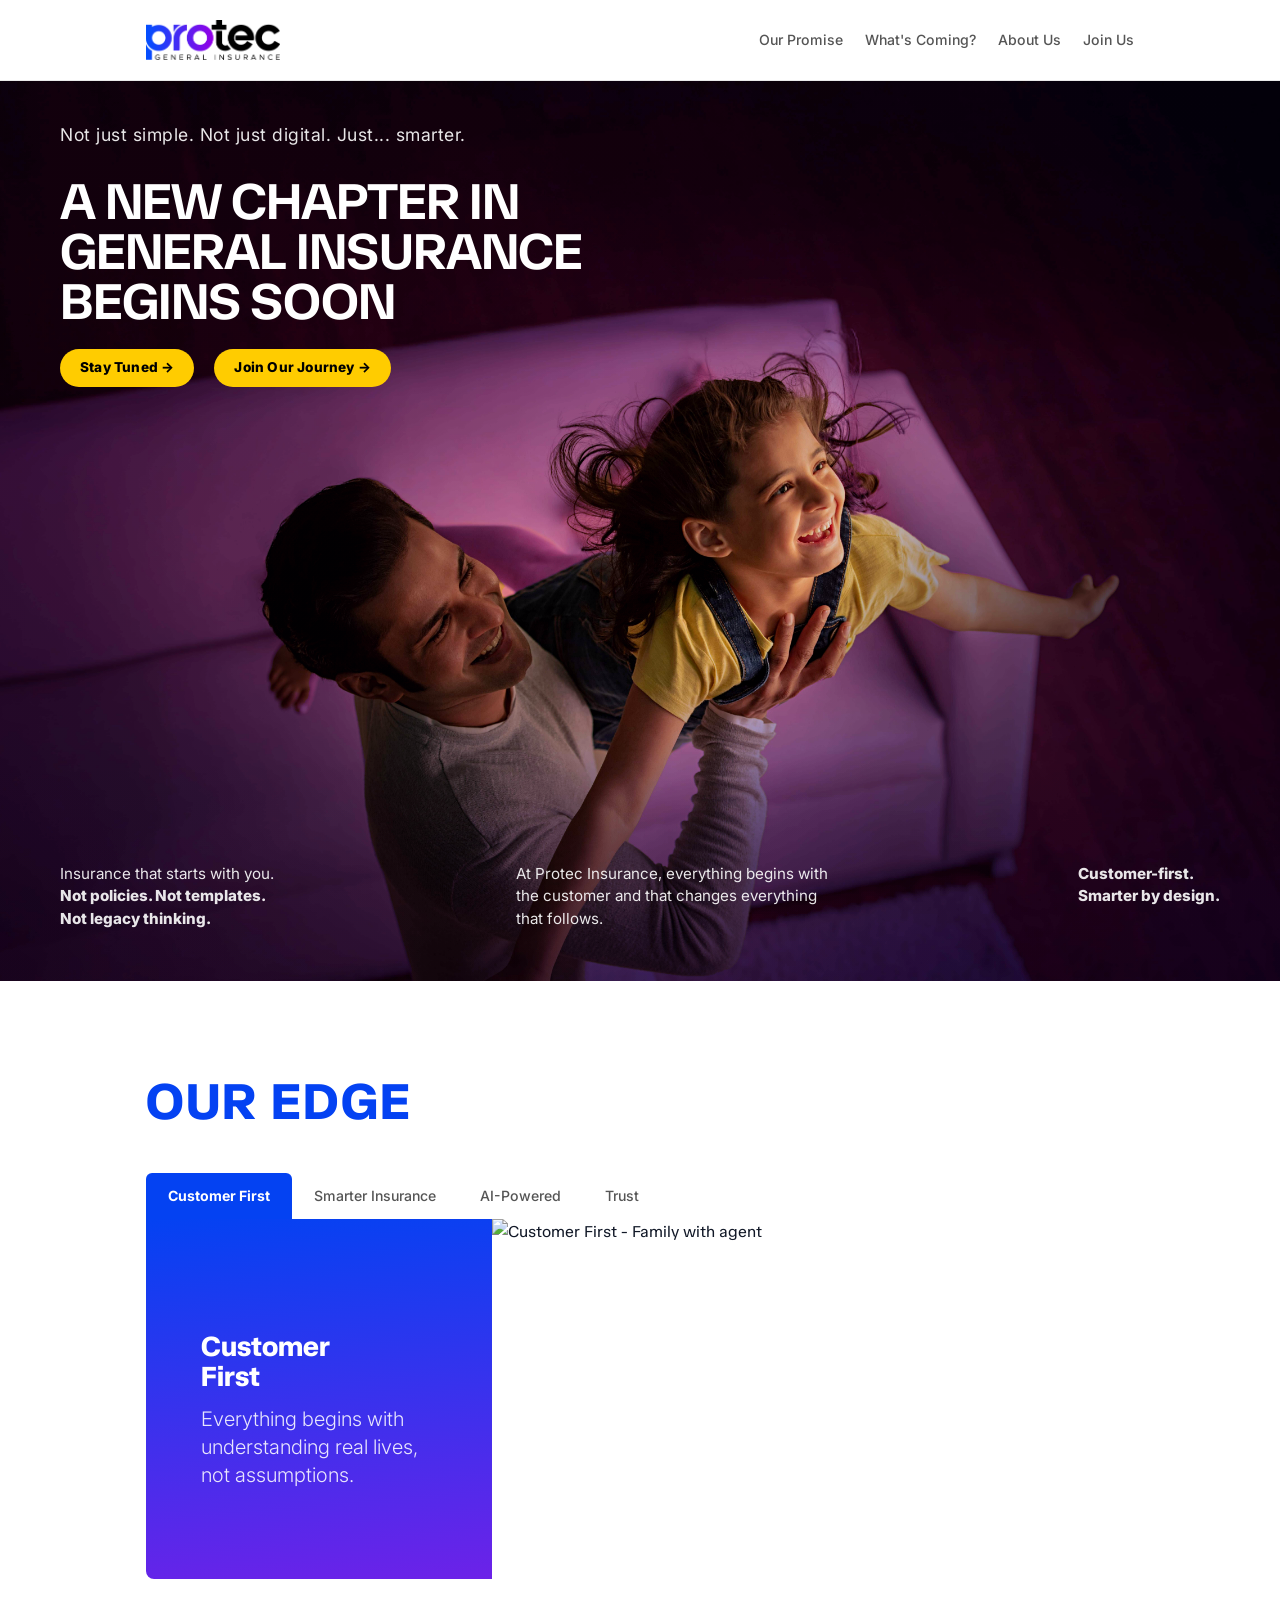
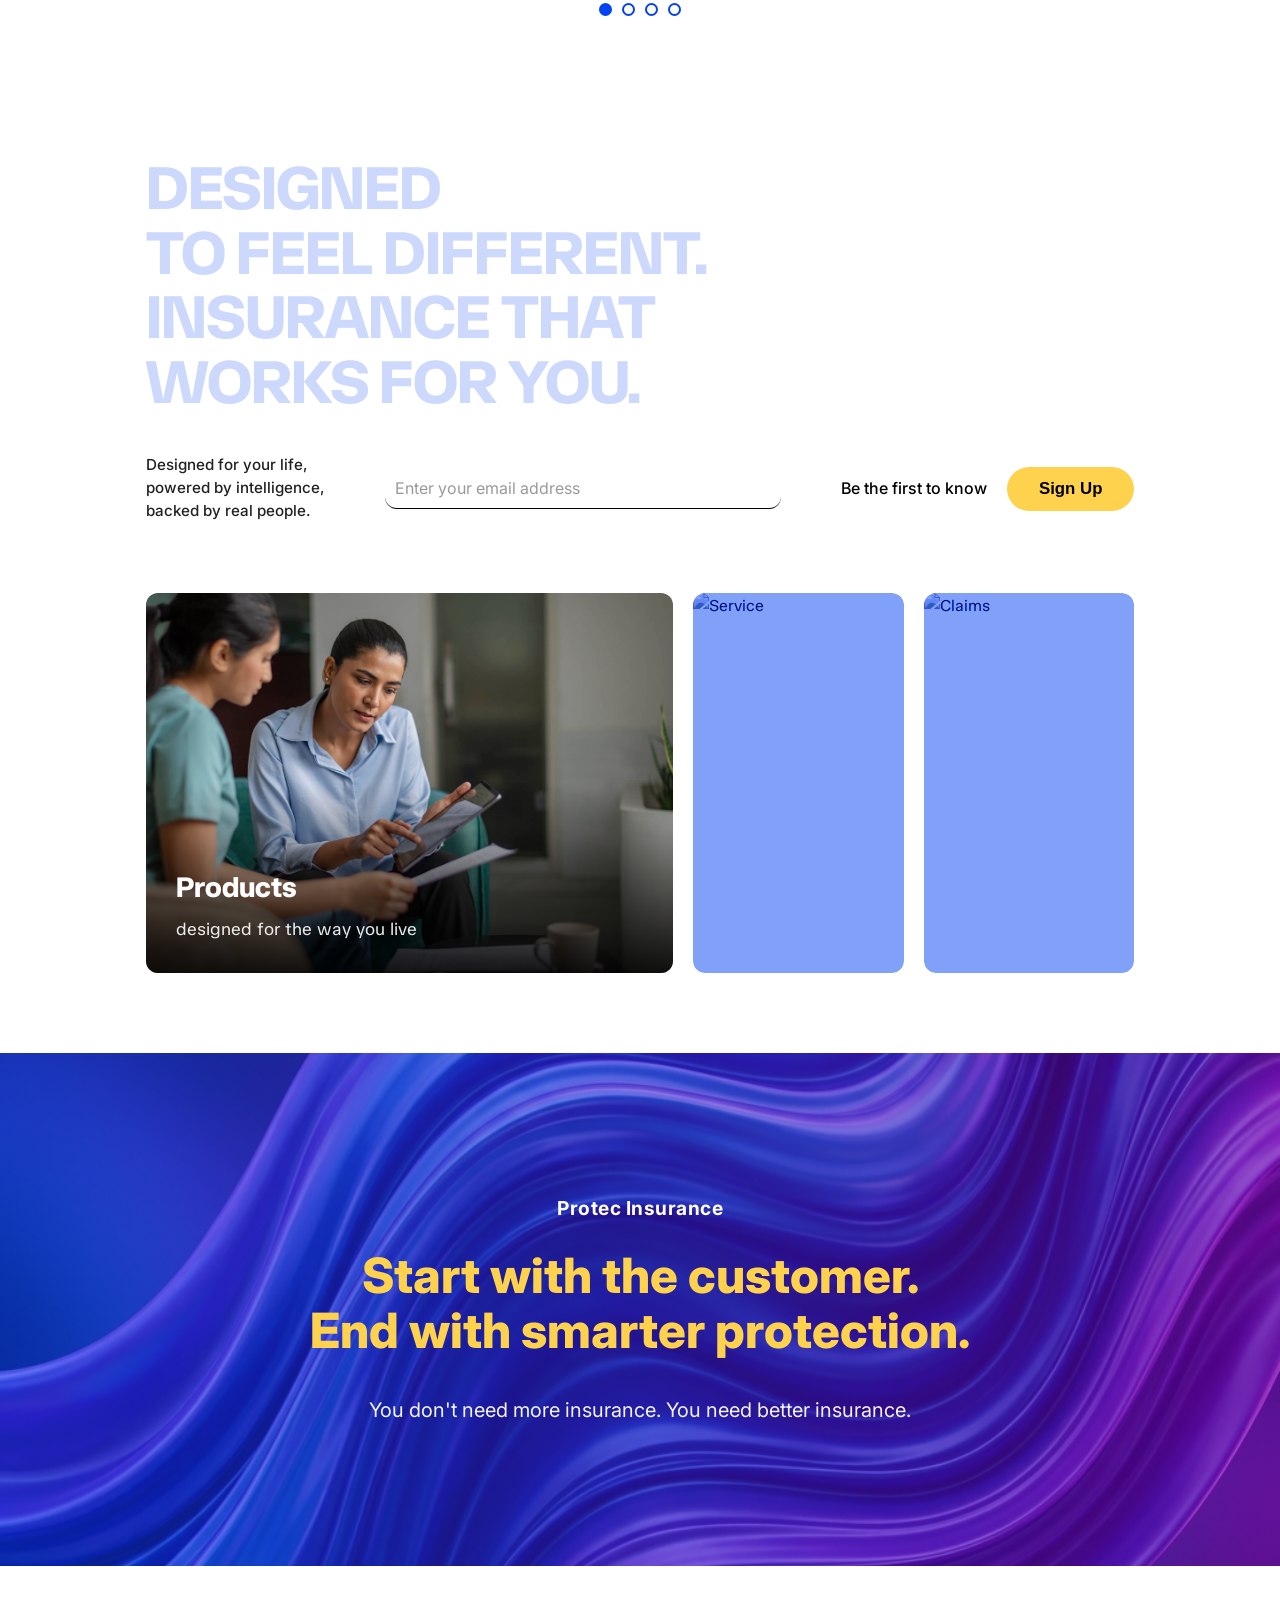
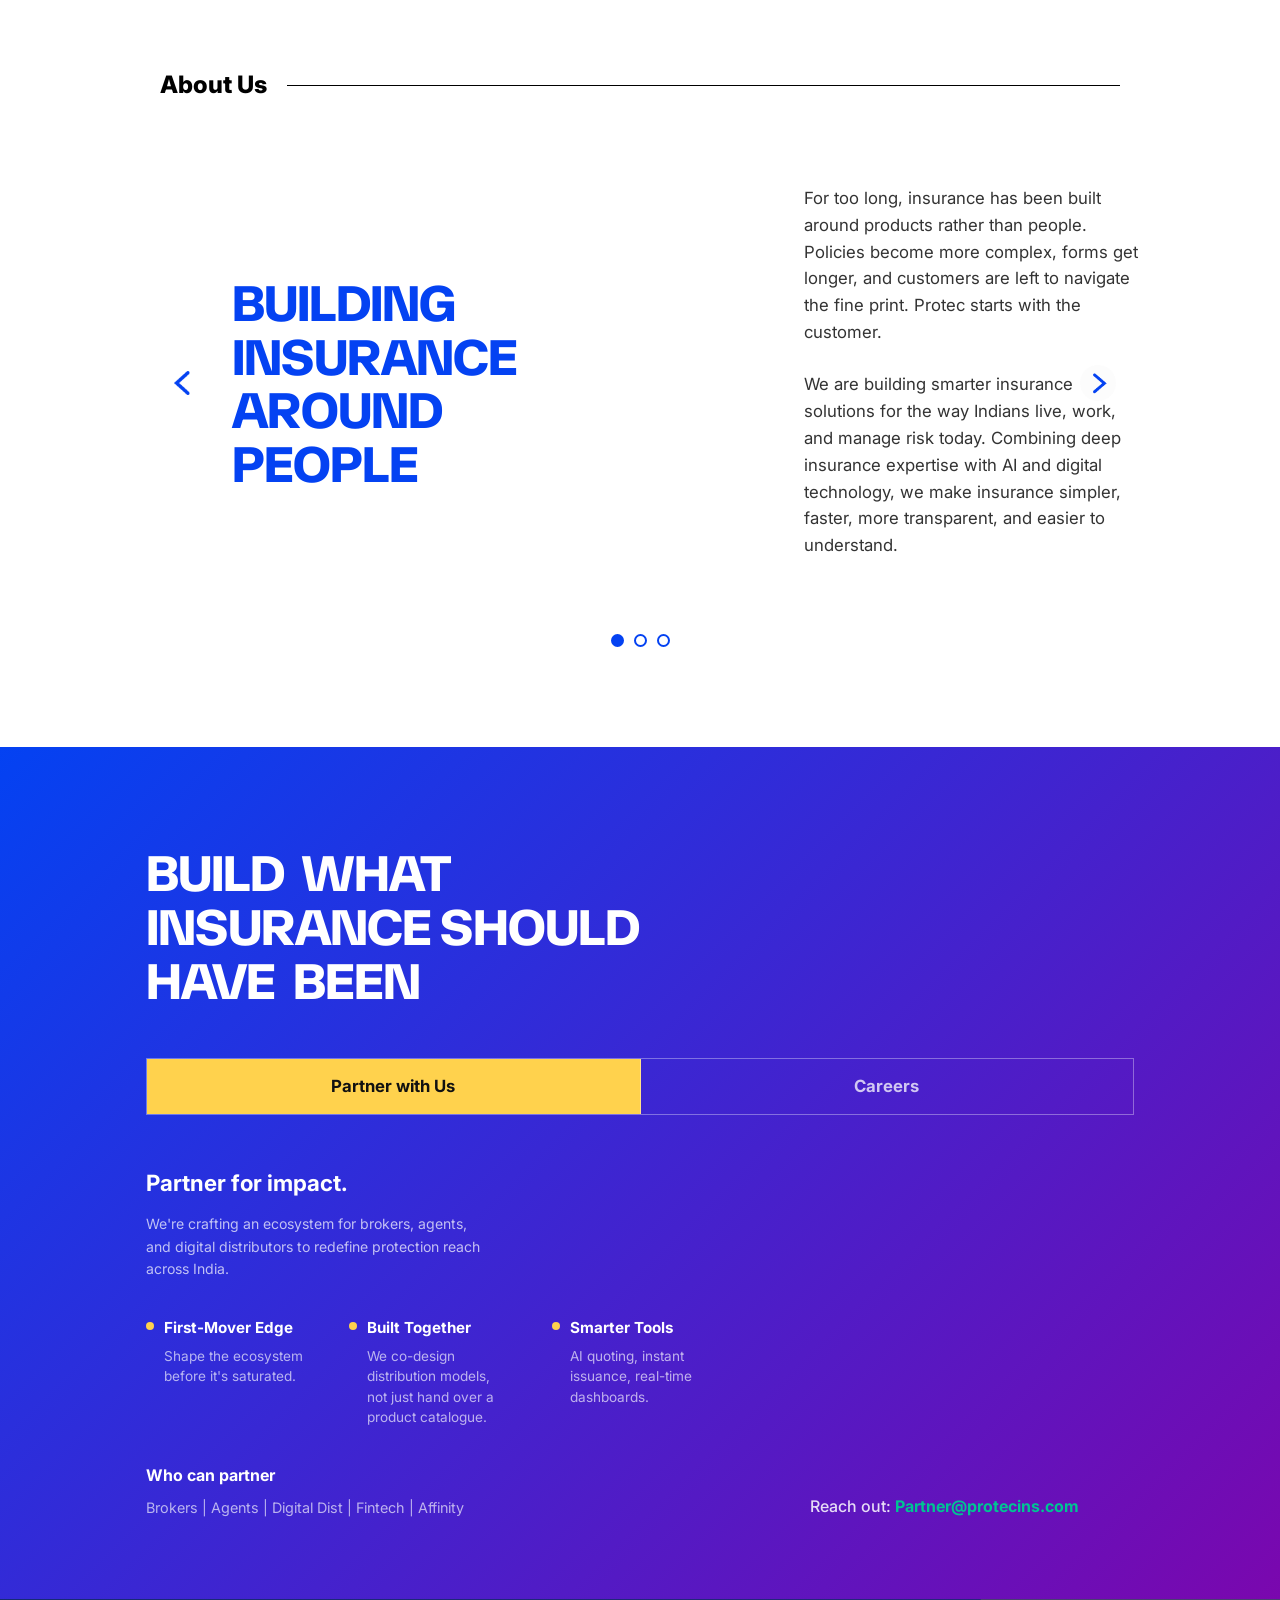
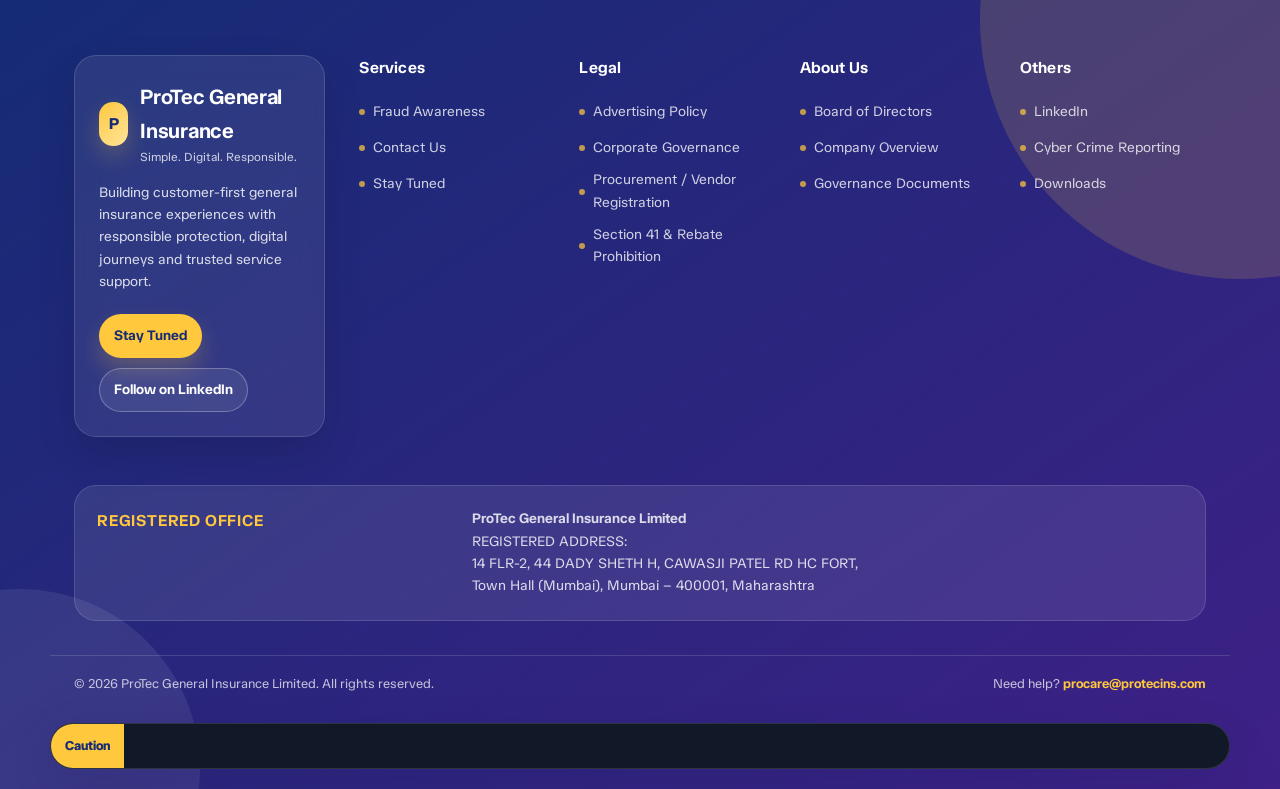
==== commit 24d2a595: "updated" ====
--- a/index.html
+++ b/index.html
@@ -63,7 +63,7 @@
                     <span style="display: block;">BEGINS SOON</span>
                 </h1>
                 <div class="hero-buttons">
-                    <a href="#" class="btn btn-hero-primary">Stay Tuned &rarr;</a>
+                    <a href="stay_tuned.html" class="btn btn-hero-primary">Stay Tuned &rarr;</a>
                     <a href="#" class="btn btn-hero-secondary">Join Our Journey &rarr;</a>
                 </div>
             </div>
@@ -416,56 +416,104 @@
     </section>
 
     <!-- Footer -->
-    <footer class="footer">
-        <div class="container footer-container">
-            <div class="footer-left">
-                <a href="#" class="logo">
-                    <img src="assets/images/protec_logo.png" alt="Protec General Insurance" class="logo-img">
-                </a>
-            </div>
-
-            <div class="footer-middle">
-                <div class="social-icons">
-                    <a href="#" class="social-icon">
-                        <svg viewBox="0 0 24 24" fill="currentColor">
-                            <path
-                                d="M18.244 2.25h3.308l-7.227 8.26 8.502 11.24H16.17l-5.214-6.817L4.99 21.75H1.68l7.73-8.835L1.254 2.25H8.08l4.713 6.231zm-1.161 17.52h1.833L7.084 4.126H5.117z" />
-                        </svg>
-                    </a>
-                    <a href="#" class="social-icon">
-                        <svg viewBox="0 0 24 24" fill="currentColor">
-                            <path
-                                d="M12 2.163c3.204 0 3.584.012 4.85.07 3.252.148 4.771 1.691 4.919 4.919.058 1.265.069 1.645.069 4.849 0 3.205-.012 3.584-.069 4.849-.149 3.225-1.664 4.771-4.919 4.919-1.266.058-1.644.07-4.85.07-3.204 0-3.584-.012-4.849-.07-3.26-.149-4.771-1.699-4.919-4.92-.058-1.265-.07-1.644-.07-4.849 0-3.204.013-3.583.07-4.849.149-3.227 1.664-4.771 4.919-4.919 1.266-.057 1.645-.069 4.849-.069zM12 0C8.741 0 8.333.014 7.053.072 2.695.272.273 2.69.073 7.052.014 8.333 0 8.741 0 12c0 3.259.014 3.668.072 4.948.2 4.358 2.618 6.78 6.98 6.98C8.333 23.986 8.741 24 12 24c3.259 0 3.668-.014 4.948-.072 4.354-.2 6.782-2.618 6.979-6.98.059-1.28.073-1.689.073-4.948 0-3.259-.014-3.667-.072-4.947-.196-4.354-2.617-6.78-6.979-6.98C15.668.014 15.259 0 12 0zm0 5.838a6.162 6.162 0 100 12.324 6.162 6.162 0 000-12.324zM12 16a4 4 0 110-8 4 4 0 010 8zm3.98-10.869a1.44 1.44 0 11-2.88 0 1.44 1.44 0 012.88 0z" />
-                        </svg>
-                    </a>
-                    <a href="#" class="social-icon">
-                        <svg viewBox="0 0 24 24" fill="currentColor">
-                            <path
-                                d="M24 12.073c0-6.627-5.373-12-12-12s-12 5.373-12 12c0 5.99 4.388 10.954 10.125 11.854v-8.385H7.078v-3.469h3.047V9.43c0-3.007 1.792-4.669 4.533-4.669 1.312 0 2.686.235 2.686.235v2.953H15.83c-1.491 0-1.956.925-1.956 1.874v2.25h3.328l-.532 3.469h-2.796v8.385C19.612 23.027 24 18.062 24 12.073z" />
-                        </svg>
-                    </a>
-                    <a href="#" class="social-icon">
-                        <svg viewBox="0 0 24 24" fill="currentColor">
-                            <path
-                                d="M20.447 20.452h-3.554v-5.569c0-1.328-.027-3.037-1.852-3.037-1.853 0-2.136 1.445-2.136 2.939v5.667H9.351V9h3.414v1.561h.046c.477-.9 1.637-1.85 3.37-1.85 3.601 0 4.267 2.37 4.267 5.455v6.286zM5.337 7.433c-1.144 0-2.063-.926-2.063-2.065 0-1.138.92-2.063 2.063-2.063 1.14 0 2.064.925 2.064 2.063 0 1.139-.925 2.065-2.064 2.065zm1.782 13.019H3.555V9h3.564v11.452zM22.225 0H1.771C.792 0 0 .774 0 1.729v20.542C0 23.227.792 24 1.771 24h20.451C23.2 24 24 23.227 24 22.271V1.729C24 .774 23.2 0 22.222 0h.003z" />
-                        </svg>
-                    </a>
-                </div>
-            </div>
-
-            <div class="footer-right">
-                <div class="footer-links-grid">
-                    <div class="footer-column">
-                        <a href="#our-edge" class="footer-link">Our Promise</a>
-                        <a href="#designed-different" class="footer-link">What's Coming?</a>
-                    </div>
-                    <div class="footer-column">
-                        <a href="#about-us" class="footer-link">About Us</a>
-                        <a href="#join-us" class="footer-link">Join Us</a>
-                    </div>
-                </div>
-            </div>
+    <footer class="site-footer" id="footer">
+        <div class="footer-inner">
+            <div class="footer-top">
+                <div class="brand-card">
+                    <div class="brand-logo">
+                        <div class="logo-mark">P</div>
+                        <div>
+                            <strong>ProTec General Insurance</strong>
+                            <span>Simple. Digital. Responsible.</span>
+                        </div>
+                    </div>
+                    <p>Building customer-first general insurance experiences with responsible protection, digital
+                        journeys
+                        and trusted service support.</p>
+                    <div class="cta-row">
+                        <a class="btn btn-primary" href="stay_tuned.html">Stay Tuned</a>
+                        <a class="btn btn-secondary"
+                            href="https://www.linkedin.com/company/protec-general-insurance-limited/" target="_blank"
+                            rel="noopener">Follow on LinkedIn</a>
+                    </div>
+                </div>
+
+                <nav class="footer-col" aria-label="Services">
+                    <h3>Services</h3>
+                    <ul class="footer-links">
+                        <li><a href="fraud_awareness.html">Fraud Awareness</a></li>
+                        <li><a href="stay_tuned.html">Contact Us</a></li>
+                        <li><a href="stay_tuned.html">Stay Tuned</a></li>
+                    </ul>
+                </nav>
+
+                <nav class="footer-col" aria-label="Legal">
+                    <h3>Legal</h3>
+                    <ul class="footer-links">
+                        <li><a style="cursor: default;">Advertising Policy</a></li>
+                        <li><a style="cursor: default;">Corporate Governance</a></li>
+                        <li><a style="cursor: default;">Procurement / Vendor Registration</a></li>
+                        <li><a href="fraud_awareness.html">Section 41 & Rebate Prohibition</a></li>
+                    </ul>
+                </nav>
+
+                <nav class="footer-col" aria-label="About Us">
+                    <h3>About Us</h3>
+                    <ul class="footer-links">
+                        <li><a href="aboutus.html">Board of Directors</a></li>
+                        <li><a href="aboutus.html">Company Overview</a></li>
+                        <li><a href="legal.html">Governance Documents</a></li>
+                    </ul>
+                </nav>
+
+                <nav class="footer-col" aria-label="Others">
+                    <h3>Others</h3>
+                    <ul class="footer-links">
+                        <li><a href="https://www.linkedin.com/company/protec-general-insurance-limited/" target="_blank"
+                                rel="noopener">LinkedIn</a></li>
+                        <li><a href="fraud_awareness.html">Cyber Crime Reporting</a></li>
+                        <li><a href="legal.html">Downloads</a></li>
+                    </ul>
+                </nav>
+            </div>
+        </div>
+
+        <div class="registered-office">
+            <div class="registered-office-card">
+                <h3>Registered Office</h3>
+                <p>
+                    <strong>ProTec General Insurance Limited</strong><br />
+                    REGISTERED ADDRESS:<br />
+                    14 FLR-2, 44 DADY SHETH H, CAWASJI PATEL RD HC FORT,<br />
+                    Town Hall (Mumbai), Mumbai – 400001, Maharashtra
+                </p>
+            </div>
+        </div>
+
+        <div class="footer-bottom">
+            <div>© <span id="footerYear"></span> ProTec General Insurance Limited. All rights reserved.</div>
+            <div>
+                Need help? <a href="mailto:procare@protecins.com">procare@protecins.com</a>
+            </div>
+        </div>
+
+        <!-- IN-PAGE CAUTION SCROLL MESSAGE -->
+        <aside class="fraud-scroll-widget" aria-label="Caution scroll message">
+            <div class="fraud-scroll-inner">
+                <div class="fraud-label">Caution</div>
+                <div class="fraud-marquee">
+                    <span>IRDAI is not involved in activities like selling insurance policies, announcing bonus or
+                        investment of premiums. Public receiving such phone calls are requested to lodge a police
+                        complaint.</span>
+                </div>
+            </div>
+        </aside>
     </footer>
+
+    <script>
+        document.getElementById("footerYear").textContent = new Date().getFullYear();
+    </script>
+
     <button id="goToTopBtn" class="go-to-top" title="Back to Top">
         <span class="gtt-inner">
             <svg class="gtt-arrow" viewBox="0 0 24 24" fill="none" stroke="currentColor" stroke-width="2.5"
--- a/assets/css/style.css
+++ b/assets/css/style.css
@@ -2232,4 +2232,596 @@
     .hero-art-overlay {
         top: 50vh;
     }
+}
+
+/* --- Footer Variables --- */
+:root {
+  --protec-blue: #162B75;
+  --protec-purple: #6D35C4;
+  --protec-yellow: #FFC83D;
+  --protec-light: #F6F8FF;
+  --protec-text: #172033;
+  --protec-muted: #667085;
+  --protec-border: #E4E7EC;
+  --protec-white: #FFFFFF;
+  --shadow: 0 16px 45px rgba(20, 32, 80, 0.16);
+  --radius-lg: 22px;
+  --radius-md: 14px;
+}
+
+/* --- Footer Styles --- */
+.site-footer {
+  position: relative;
+  background:
+    linear-gradient(145deg, rgba(22, 43, 117, 0.98), rgba(63, 32, 135, 0.98)),
+    var(--protec-blue);
+  color: var(--protec-white);
+  overflow: hidden;
+}
+
+.site-footer::before {
+  content: "";
+  position: absolute;
+  width: 520px;
+  height: 520px;
+  right: -220px;
+  top: -240px;
+  border-radius: 50%;
+  background: rgba(255, 200, 61, 0.16);
+}
+
+.site-footer::after {
+  content: "";
+  position: absolute;
+  width: 360px;
+  height: 360px;
+  left: -160px;
+  bottom: -160px;
+  border-radius: 50%;
+  background: rgba(255, 255, 255, 0.08);
+}
+
+.footer-inner {
+  position: relative;
+  z-index: 1;
+  max-width: 1180px;
+  margin: 0 auto;
+  padding: 56px 24px 28px;
+}
+
+.footer-top {
+  display: grid;
+  grid-template-columns: 1.35fr repeat(4, 1fr);
+  gap: 34px;
+  align-items: start;
+}
+
+.brand-card {
+  background: rgba(255, 255, 255, 0.08);
+  border: 1px solid rgba(255, 255, 255, 0.14);
+  border-radius: var(--radius-lg);
+  padding: 24px;
+  box-shadow: 0 18px 40px rgba(0, 0, 0, 0.12);
+  backdrop-filter: blur(12px);
+}
+
+.brand-logo {
+  display: flex;
+  align-items: center;
+  gap: 12px;
+  margin-bottom: 14px;
+}
+
+.logo-mark {
+  width: 44px;
+  height: 44px;
+  border-radius: 14px;
+  background:
+    linear-gradient(135deg, var(--protec-yellow), #FFE59A);
+  color: var(--protec-blue);
+  display: grid;
+  place-items: center;
+  font-weight: 800;
+  box-shadow: 0 10px 22px rgba(255, 200, 61, 0.22);
+}
+
+.brand-logo strong {
+  display: block;
+  font-size: 21px;
+  letter-spacing: -0.3px;
+}
+
+.brand-logo span {
+  display: block;
+  font-size: 12px;
+  color: rgba(255, 255, 255, 0.76);
+  margin-top: 1px;
+}
+
+.brand-card p {
+  margin: 0 0 20px;
+  color: rgba(255, 255, 255, 0.82);
+  font-size: 14px;
+}
+
+.cta-row {
+  display: flex;
+  flex-wrap: wrap;
+  gap: 10px;
+}
+
+.site-footer .btn {
+  display: inline-flex;
+  align-items: center;
+  justify-content: center;
+  gap: 8px;
+  min-height: 42px;
+  padding: 10px 14px;
+  border-radius: 999px;
+  font-size: 14px;
+  font-weight: 700;
+  border: 1px solid transparent;
+  cursor: pointer;
+  transition: transform 0.2s ease, box-shadow 0.2s ease, background 0.2s ease;
+  text-decoration: none;
+}
+
+.site-footer .btn:hover {
+  transform: translateY(-1px);
+}
+
+.site-footer .btn-primary {
+  background: var(--protec-yellow);
+  color: var(--protec-blue);
+  box-shadow: 0 12px 22px rgba(255, 200, 61, 0.22);
+}
+
+.site-footer .btn-secondary {
+  border-color: rgba(255, 255, 255, 0.28);
+  color: var(--protec-white);
+  background: rgba(255, 255, 255, 0.08);
+}
+
+.footer-col h3 {
+  margin: 0 0 16px;
+  font-size: 16px;
+  color: var(--protec-white);
+  letter-spacing: 0.2px;
+}
+
+.footer-links {
+  list-style: none;
+  margin: 0;
+  padding: 0;
+  display: grid;
+  gap: 10px;
+}
+
+.footer-links a {
+  color: rgba(255, 255, 255, 0.78);
+  font-size: 14px;
+  display: inline-flex;
+  align-items: center;
+  gap: 8px;
+  transition: color 0.2s ease, transform 0.2s ease;
+  text-decoration: none;
+}
+
+.footer-links a::before {
+  content: "";
+  width: 6px;
+  height: 6px;
+  border-radius: 50%;
+  background: rgba(255, 200, 61, 0.72);
+  flex: 0 0 auto;
+}
+
+.footer-links a:hover {
+  color: var(--protec-white);
+  transform: translateX(2px);
+}
+
+.registered-office {
+  position: relative;
+  z-index: 1;
+  max-width: 1180px;
+  margin: 20px auto 0;
+  padding: 0 24px 34px;
+}
+
+.registered-office-card {
+  display: grid;
+  grid-template-columns: 1.1fr 2.2fr;
+  gap: 20px;
+  padding: 22px;
+  border-radius: var(--radius-lg);
+  background: rgba(255, 255, 255, 0.09);
+  border: 1px solid rgba(255, 255, 255, 0.13);
+}
+
+.registered-office-card h3 {
+  margin: 0;
+  color: var(--protec-yellow);
+  font-size: 16px;
+  text-transform: uppercase;
+  letter-spacing: 0.8px;
+}
+
+.registered-office-card p {
+  margin: 0;
+  color: rgba(255, 255, 255, 0.82);
+  font-size: 14px;
+}
+
+.footer-bottom {
+  position: relative;
+  z-index: 1;
+  border-top: 1px solid rgba(255, 255, 255, 0.14);
+  padding: 18px 24px 28px;
+  max-width: 1180px;
+  margin: 0 auto;
+  display: flex;
+  justify-content: space-between;
+  gap: 20px;
+  flex-wrap: wrap;
+  color: rgba(255, 255, 255, 0.72);
+  font-size: 13px;
+}
+
+.footer-bottom a {
+  color: var(--protec-yellow);
+  font-weight: 700;
+  text-decoration: none;
+}
+
+.fraud-scroll-widget {
+  position: relative;
+  z-index: 2;
+  max-width: 1180px;
+  width: calc(100% - 48px);
+  margin: 0 auto 20px;
+  border-radius: 999px;
+  background: #111827;
+  box-shadow: var(--shadow);
+  border: 1px solid rgba(255, 255, 255, 0.12);
+  overflow: hidden;
+}
+
+.fraud-scroll-inner {
+  display: flex;
+  align-items: center;
+  gap: 14px;
+  color: var(--protec-white);
+  white-space: nowrap;
+  font-size: 13px;
+}
+
+.fraud-label {
+  position: relative;
+  z-index: 2;
+  background: var(--protec-yellow);
+  color: var(--protec-blue);
+  font-weight: 800;
+  padding: 12px 14px;
+  flex: 0 0 auto;
+}
+
+.fraud-marquee {
+  overflow: hidden;
+  flex: 1;
+}
+
+.fraud-marquee span {
+  display: inline-block;
+  padding-left: 100%;
+  animation: marquee 28s linear infinite;
+}
+
+@keyframes marquee {
+  0% { transform: translateX(0); }
+  100% { transform: translateX(-100%); }
+}
+
+@media (max-width: 980px) {
+  .footer-top {
+    grid-template-columns: repeat(2, minmax(0, 1fr));
+  }
+
+  .brand-card {
+    grid-column: 1 / -1;
+  }
+
+  .registered-office-card {
+    grid-template-columns: 1fr;
+  }
+}
+
+@media (max-width: 640px) {
+  .footer-top {
+    grid-template-columns: 1fr;
+  }
+
+  .footer-inner {
+    padding-top: 38px;
+  }
+
+  .footer-bottom {
+    padding-bottom: 28px;
+  }
+
+  .fraud-scroll-widget {
+    width: calc(100% - 24px);
+    margin: 0 auto 18px;
+    border-radius: 18px;
+  }
+
+  .fraud-scroll-inner {
+    align-items: stretch;
+  }
+
+  .fraud-label {
+    display: grid;
+    place-items: center;
+    border-radius: 0;
+  }
+}
+
+/* --- Content Section Styles --- */
+.content-section {
+  background: var(--protec-light);
+  padding: 56px 20px;
+}
+
+.content-wrap {
+  max-width: 1120px;
+  margin: 0 auto;
+  display: grid;
+  gap: 26px;
+}
+
+.section-card {
+  background: var(--protec-white);
+  border: 1px solid var(--protec-border);
+  border-radius: var(--radius-lg);
+  padding: clamp(22px, 4vw, 34px);
+  box-shadow: 0 12px 32px rgba(22, 43, 117, 0.08);
+}
+
+.section-eyebrow {
+  margin: 0 0 8px;
+  color: var(--protec-purple);
+  font-weight: 800;
+  letter-spacing: 0.9px;
+  text-transform: uppercase;
+  font-size: 12px;
+}
+
+.section-card h2 {
+  margin: 0 0 16px;
+  color: var(--protec-blue);
+  font-size: clamp(24px, 3vw, 34px);
+  letter-spacing: -0.4px;
+}
+
+.section-card h3 {
+  margin: 22px 0 10px;
+  color: var(--protec-blue);
+  font-size: 19px;
+}
+
+.section-card p,
+.section-card li {
+  color: #344054;
+  font-size: 15px;
+}
+
+.section-card ul {
+  margin: 10px 0 0;
+  padding-left: 20px;
+}
+
+.notice-box {
+  border-left: 5px solid var(--protec-yellow);
+  background: #FFF8E6;
+  padding: 16px 18px;
+  border-radius: 12px;
+  margin: 16px 0;
+}
+
+.notice-box strong {
+  display: block;
+  color: var(--protec-blue);
+  margin-bottom: 4px;
+}
+
+/* --- About Us Styles --- */
+.bod-grid {
+  display: grid;
+  grid-template-columns: repeat(2, minmax(0, 1fr));
+  gap: 12px;
+  margin-top: 16px;
+}
+
+.bod-member {
+  border: 1px solid var(--protec-border);
+  border-radius: var(--radius-md);
+  padding: 14px;
+  background: #FCFCFD;
+}
+
+.bod-member strong {
+  display: block;
+  color: var(--protec-blue);
+}
+
+.bod-member span {
+  display: block;
+  color: var(--protec-muted);
+  font-size: 13px;
+  margin-top: 3px;
+}
+
+.about-tabs {
+  display: flex;
+  gap: 8px;
+  flex-wrap: wrap;
+  margin-bottom: 18px;
+}
+
+.tab-button {
+  border: 1px solid var(--protec-border);
+  background: #FFFFFF;
+  color: var(--protec-blue);
+  padding: 10px 14px;
+  border-radius: 999px;
+  font-weight: 800;
+  cursor: pointer;
+}
+
+.tab-button.active {
+  background: var(--protec-blue);
+  color: #FFFFFF;
+  border-color: var(--protec-blue);
+}
+
+.tab-panel {
+  display: none;
+}
+
+.tab-panel.active {
+  display: block;
+}
+
+@media (max-width: 640px) {
+  .bod-grid,
+  .field-row {
+    grid-template-columns: 1fr;
+  }
+}
+
+/* --- Contact Section Styles --- */
+.contact-grid {
+  display: grid;
+  grid-template-columns: 0.9fr 1.1fr;
+  gap: 24px;
+  align-items: start;
+}
+
+.contact-card {
+  background: #F9FAFB;
+  border: 1px solid var(--protec-border);
+  border-radius: var(--radius-lg);
+  padding: 22px;
+}
+
+.contact-list {
+  display: grid;
+  gap: 12px;
+  margin-top: 16px;
+}
+
+.contact-list div {
+  background: #FFFFFF;
+  border: 1px solid var(--protec-border);
+  border-radius: var(--radius-md);
+  padding: 12px;
+  color: #344054;
+  font-size: 14px;
+}
+
+.lead-form {
+  display: grid;
+  gap: 13px;
+}
+
+.field-row {
+  display: grid;
+  grid-template-columns: repeat(2, minmax(0, 1fr));
+  gap: 13px;
+}
+
+label {
+  display: grid;
+  gap: 6px;
+  font-size: 13px;
+  color: #344054;
+  font-weight: 700;
+}
+
+input,
+select,
+textarea {
+  width: 100%;
+  border: 1px solid var(--protec-border);
+  border-radius: 12px;
+  padding: 12px;
+  font: inherit;
+  color: var(--protec-text);
+  background: #FFFFFF;
+  outline: none;
+}
+
+input:focus,
+select:focus,
+textarea:focus {
+  border-color: var(--protec-purple);
+  box-shadow: 0 0 0 4px rgba(109, 53, 196, 0.10);
+}
+
+.checkbox-row {
+  display: flex;
+  align-items: flex-start;
+  gap: 10px;
+  color: #344054;
+  font-size: 13px;
+  font-weight: 500;
+}
+
+.checkbox-row input {
+  width: auto;
+  margin-top: 3px;
+}
+
+.form-submit {
+  border: none;
+  background: linear-gradient(135deg, var(--protec-blue), var(--protec-purple));
+  color: white;
+  border-radius: 999px;
+  padding: 13px 18px;
+  font-weight: 800;
+  cursor: pointer;
+  box-shadow: 0 14px 24px rgba(22, 43, 117, 0.18);
+}
+
+@media (max-width: 980px) {
+  .contact-grid {
+    grid-template-columns: 1fr;
+  }
+}
+
+/* --- Legal Documents Section Styles --- */
+.pdf-link-list {
+  display: grid;
+  gap: 12px;
+  margin-top: 16px;
+}
+
+.pdf-link-list a {
+  display: flex;
+  justify-content: space-between;
+  gap: 16px;
+  align-items: center;
+  padding: 15px 16px;
+  border-radius: var(--radius-md);
+  border: 1px solid var(--protec-border);
+  background: #FFFFFF;
+  color: var(--protec-blue);
+  font-weight: 800;
+  text-decoration: none;
+}
+
+.pdf-link-list a span {
+  color: var(--protec-muted);
+  font-weight: 600;
+  font-size: 13px;
 }
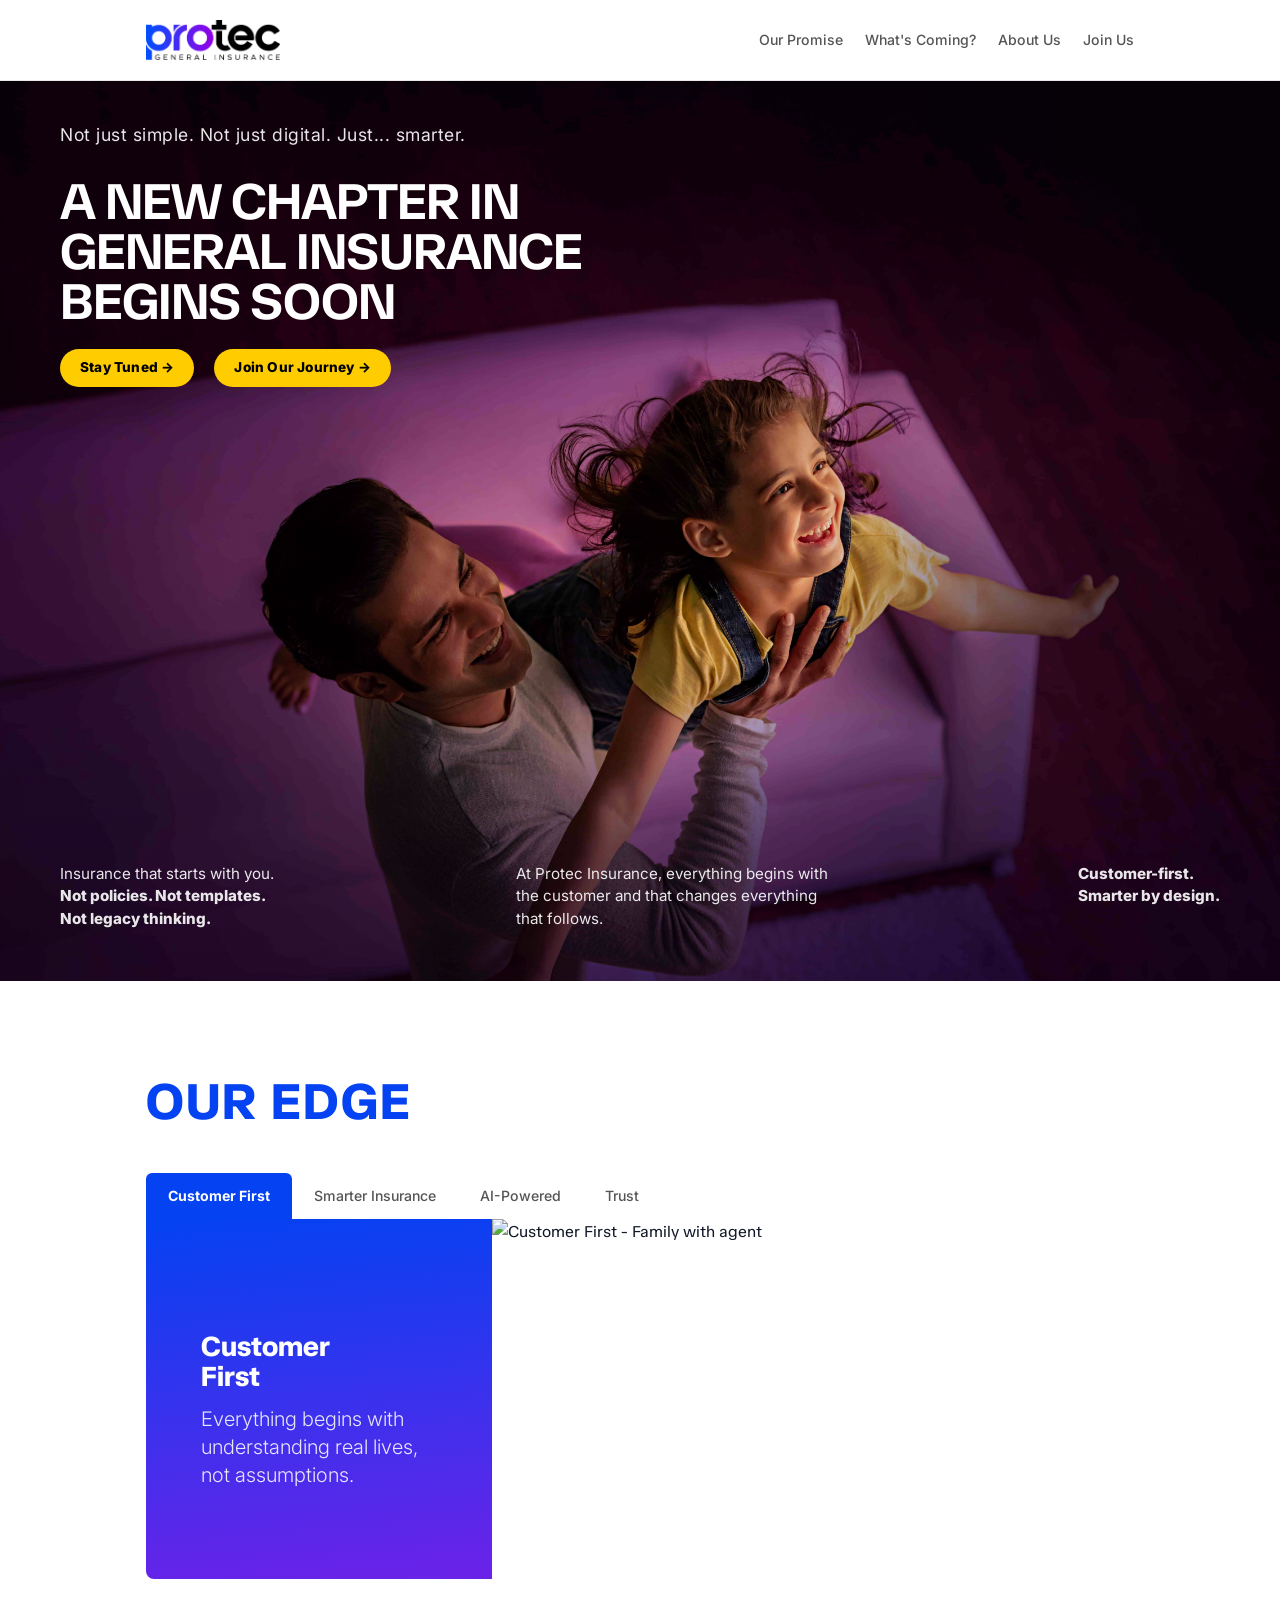
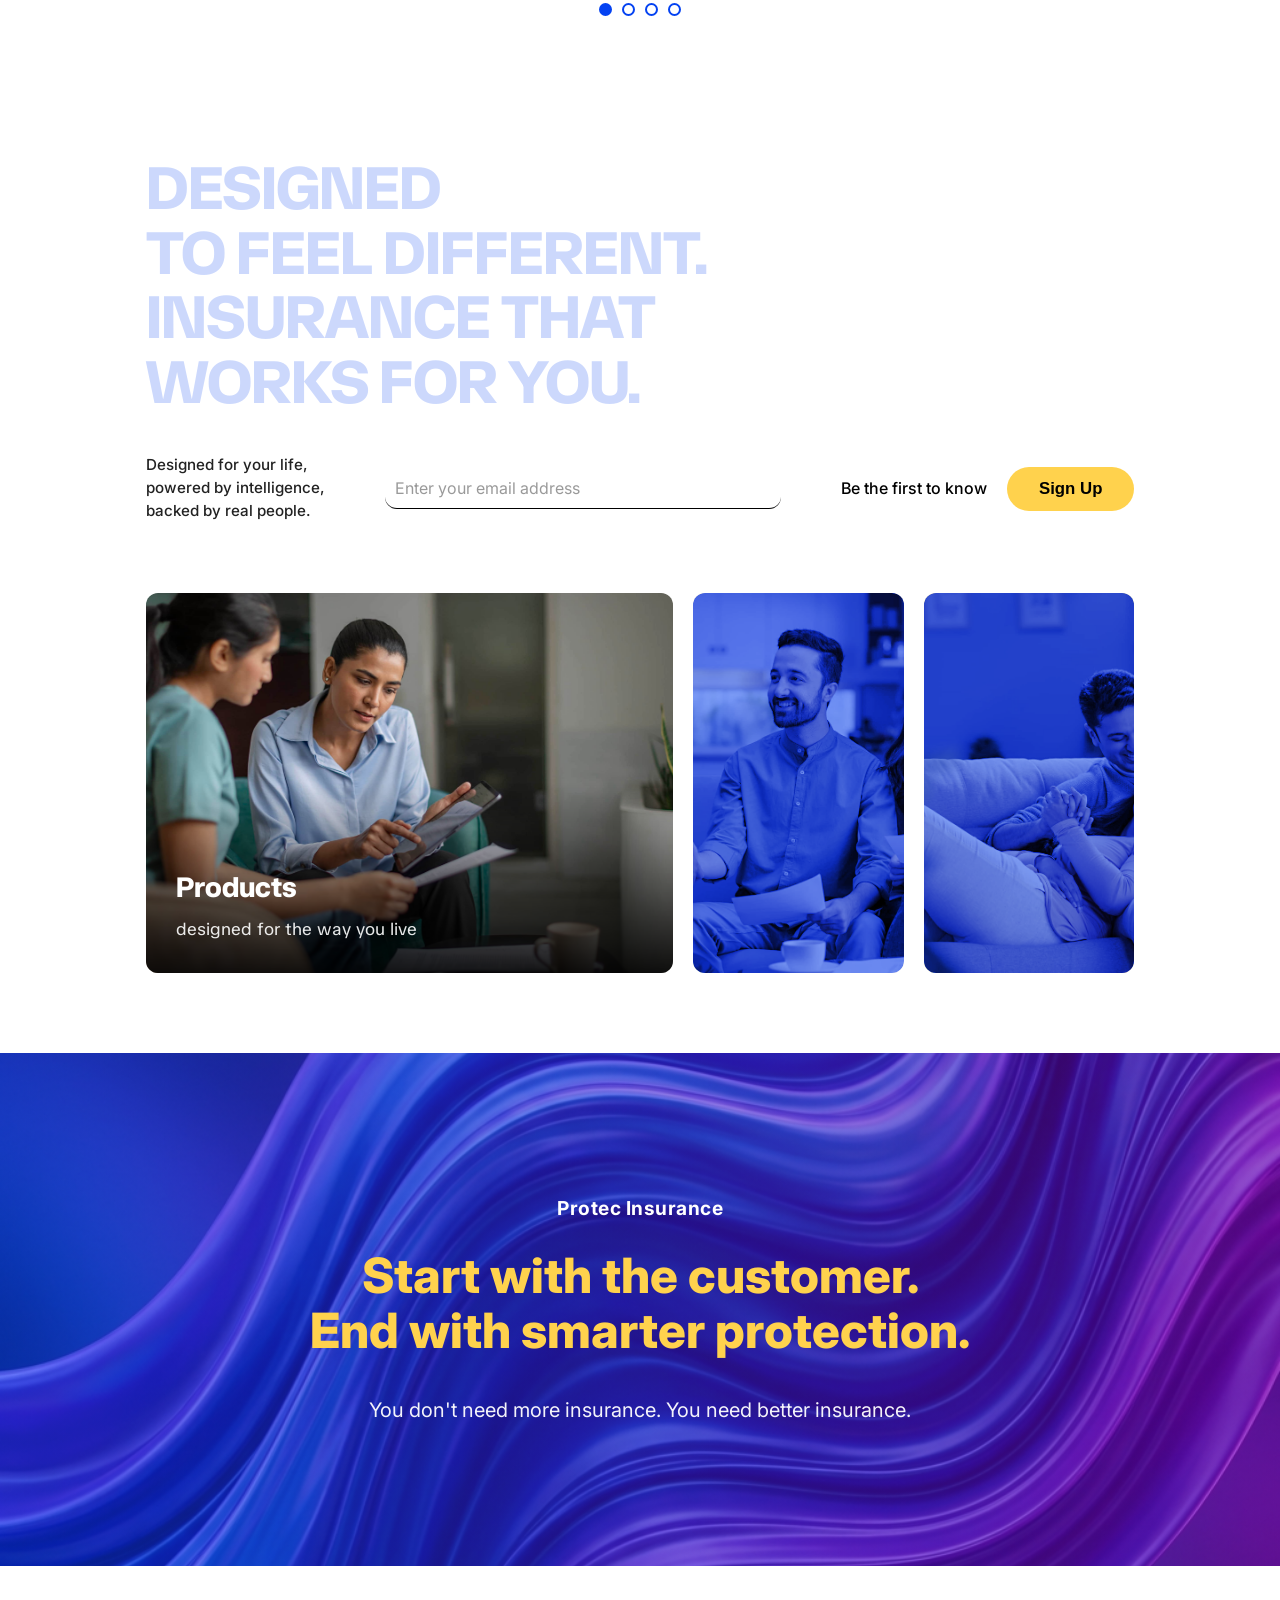
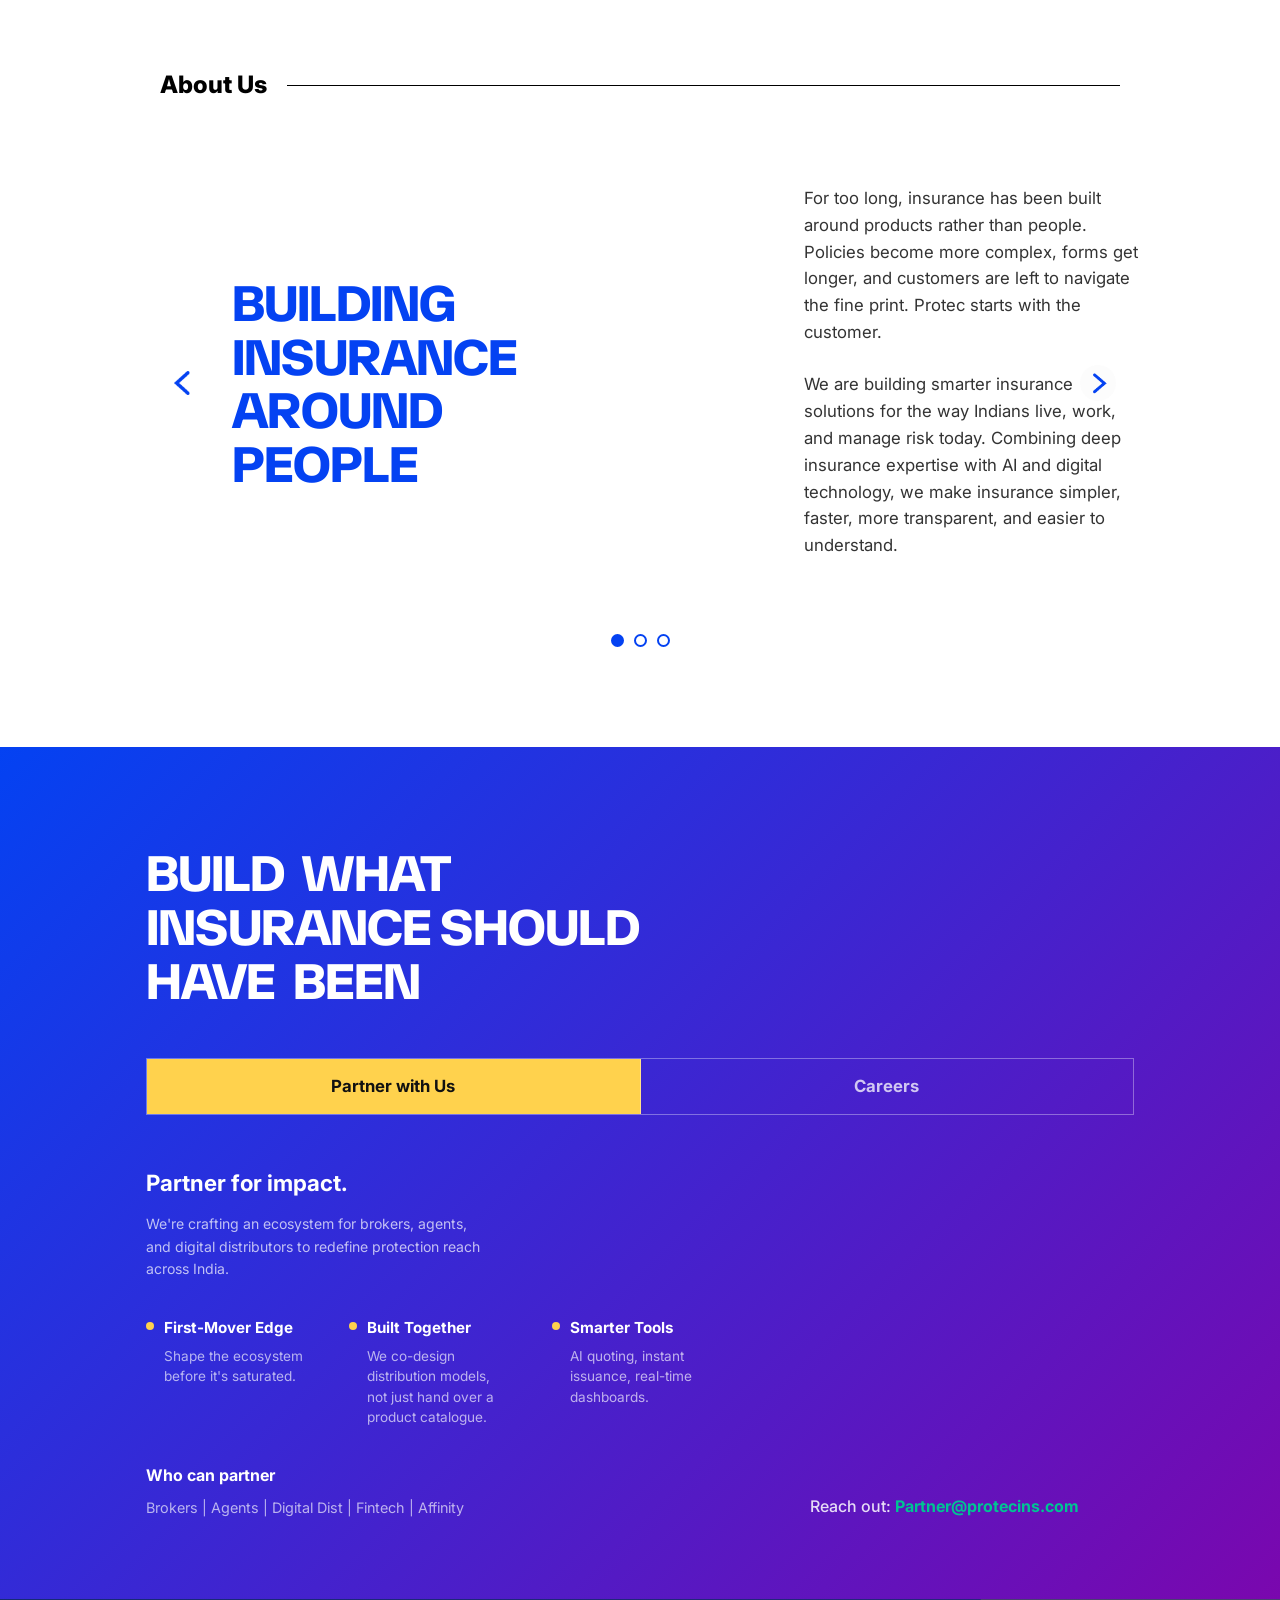
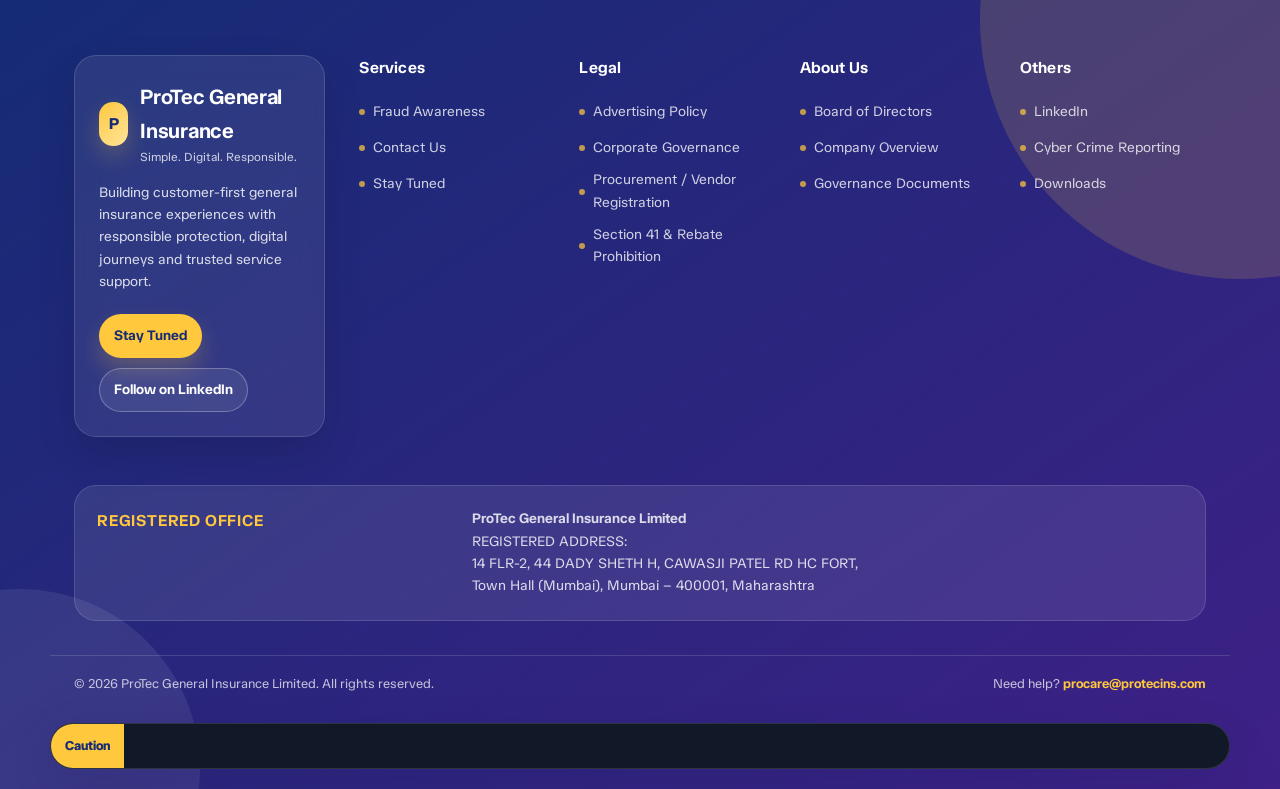
==== commit 547f7bb9: "updated" ====
--- a/index.html
+++ b/index.html
@@ -179,7 +179,7 @@
 
             <div class="product-cards">
                 <div class="card active">
-                    <img src="assets/images/design_to_feel/Products_img.png" alt="Products">
+                    <img src="assets/images/design_to_feel/Products_img.jpg" alt="Products">
                     <div class="blue-tint"></div>
                     <div class="blue-multiply"></div>
                     <div class="card-overlay">
@@ -188,7 +188,7 @@
                     </div>
                 </div>
                 <div class="card">
-                    <img src="assets/images/design_to_feel/Service_img.png" alt="Service">
+                    <img src="assets/images/design_to_feel/Service_img.jpg" alt="Service">
                     <div class="blue-tint"></div>
                     <div class="blue-multiply"></div>
                     <div class="card-overlay">
@@ -197,7 +197,7 @@
                     </div>
                 </div>
                 <div class="card">
-                    <img src="assets/images/design_to_feel/claims_img.png" alt="Claims">
+                    <img src="assets/images/design_to_feel/claims_img.jpg" alt="Claims">
                     <div class="blue-tint"></div>
                     <div class="blue-multiply"></div>
                     <div class="card-overlay">
@@ -450,9 +450,9 @@
                 <nav class="footer-col" aria-label="Legal">
                     <h3>Legal</h3>
                     <ul class="footer-links">
-                        <li><a style="cursor: default;">Advertising Policy</a></li>
-                        <li><a style="cursor: default;">Corporate Governance</a></li>
-                        <li><a style="cursor: default;">Procurement / Vendor Registration</a></li>
+                        <li><a href="legal.html">Advertising Policy</a></li>
+                        <li><a href="legal.html">Corporate Governance</a></li>
+                        <li><a href="legal.html">Procurement / Vendor Registration</a></li>
                         <li><a href="fraud_awareness.html">Section 41 & Rebate Prohibition</a></li>
                     </ul>
                 </nav>
